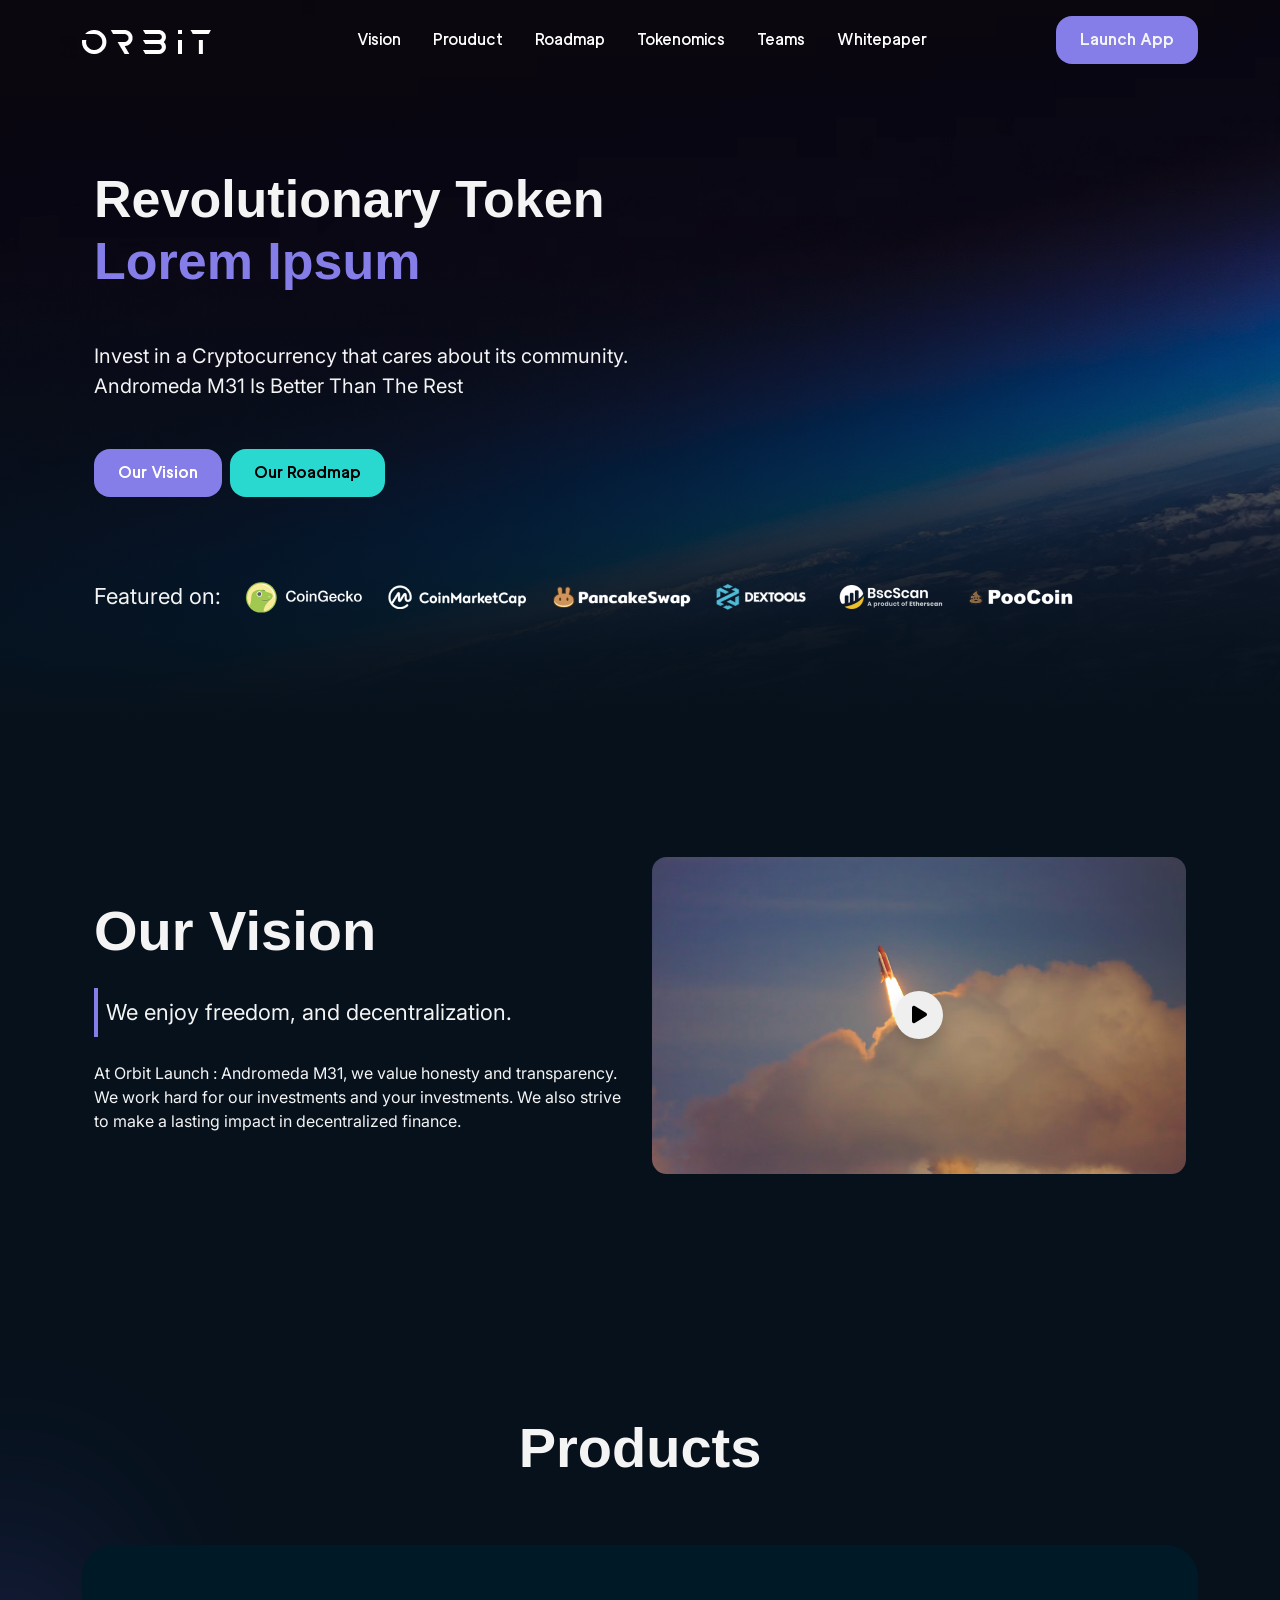
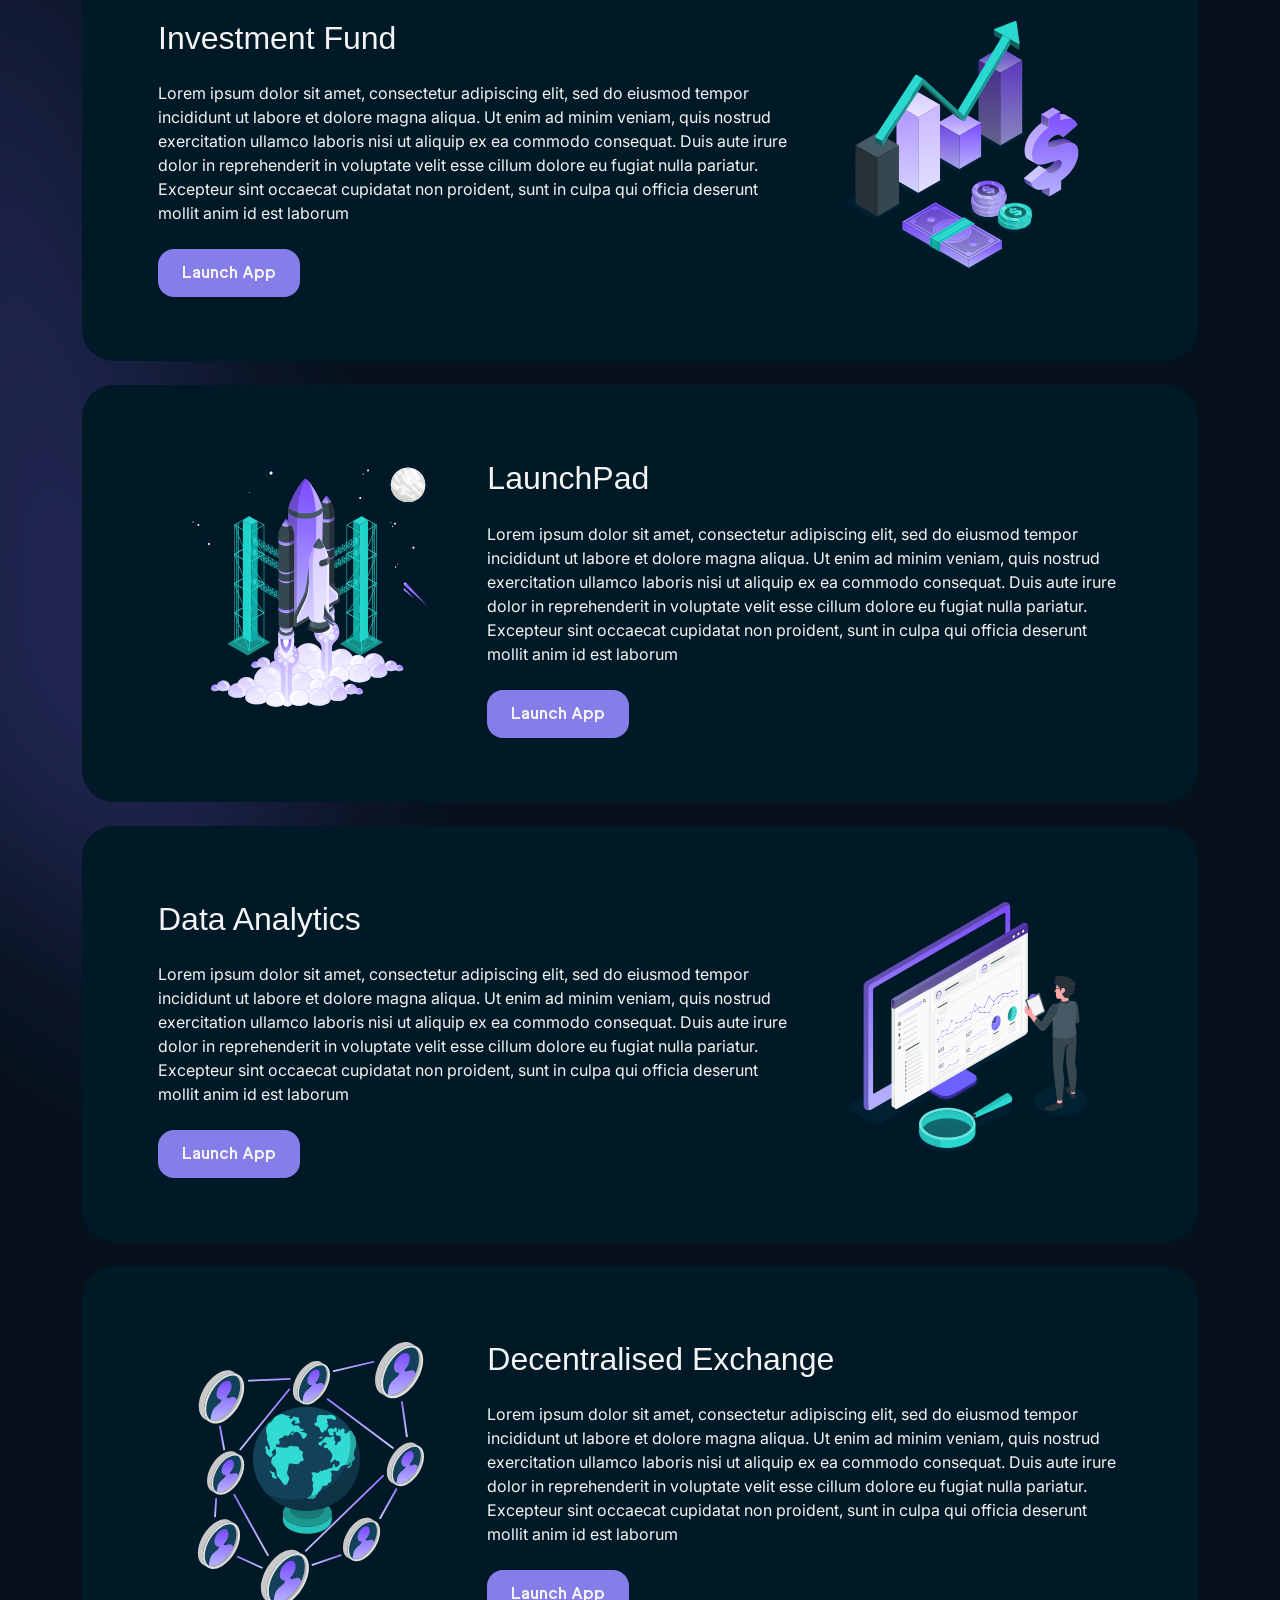
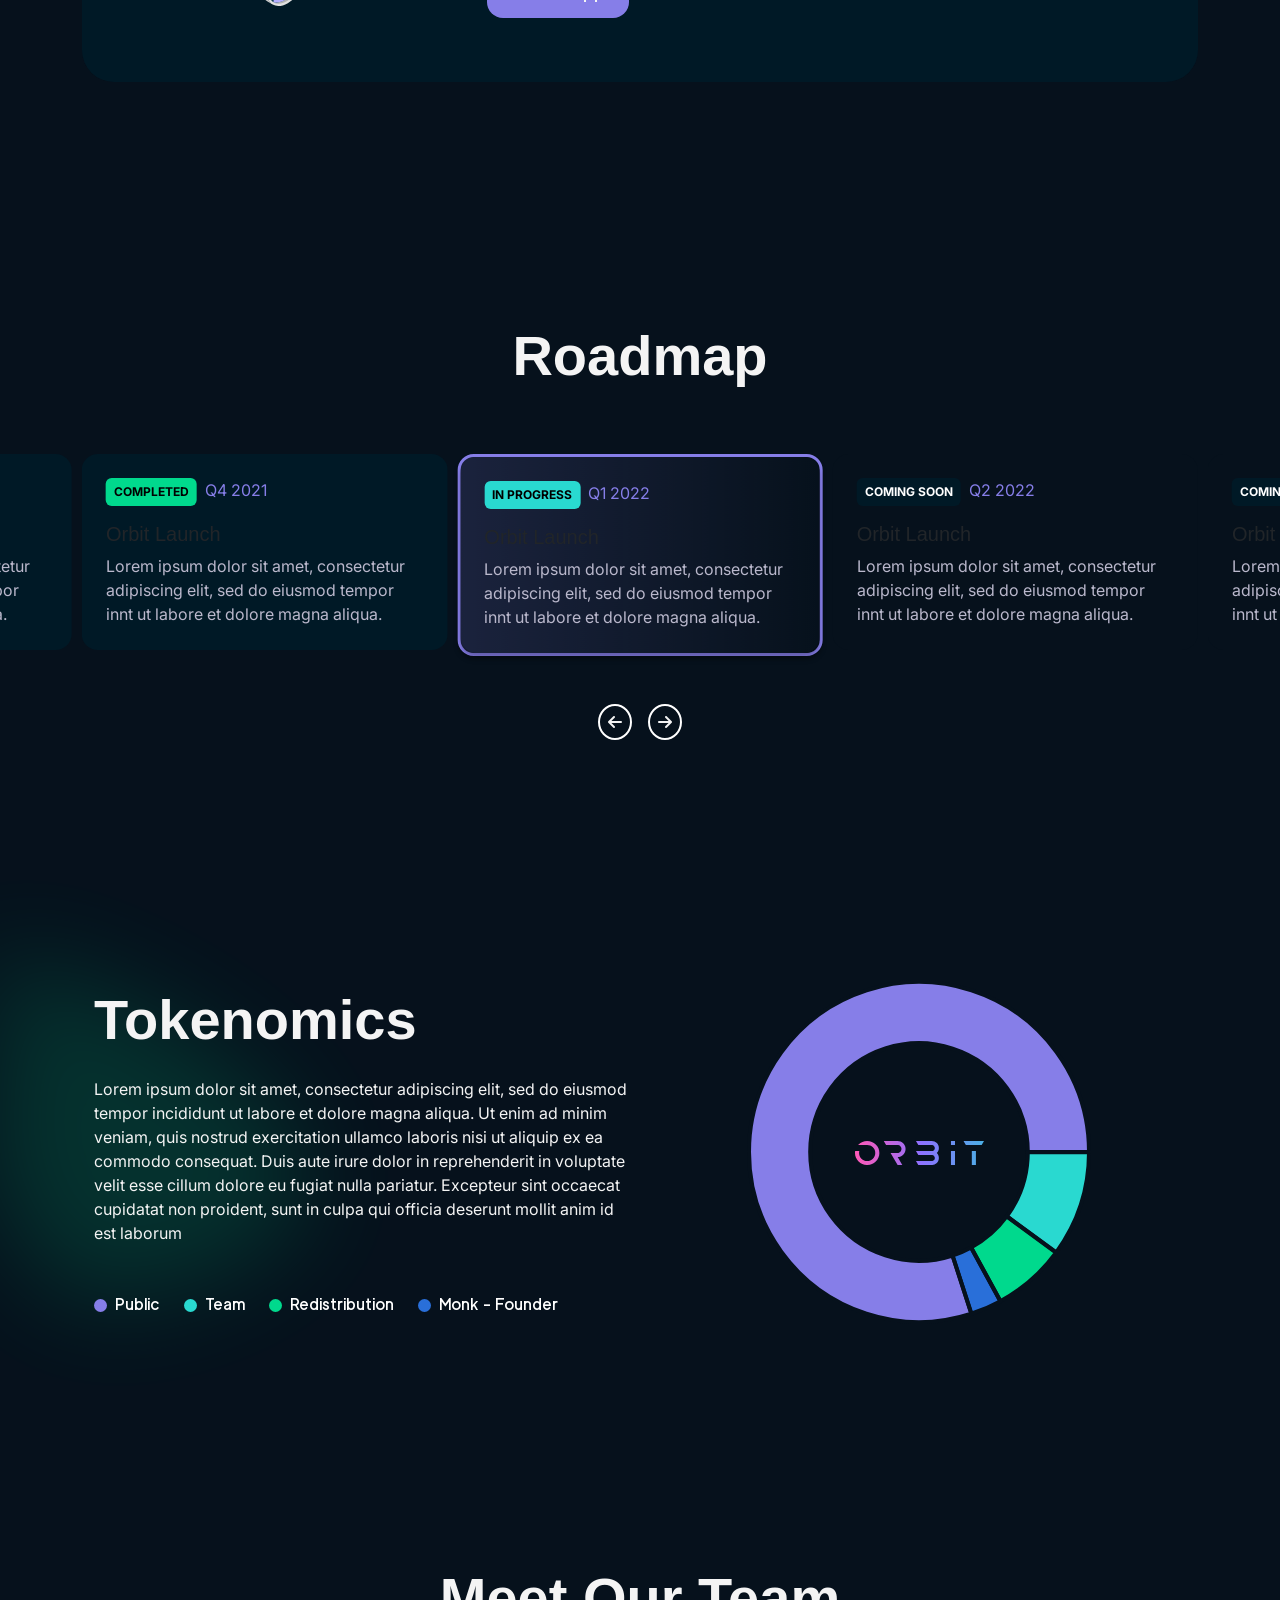
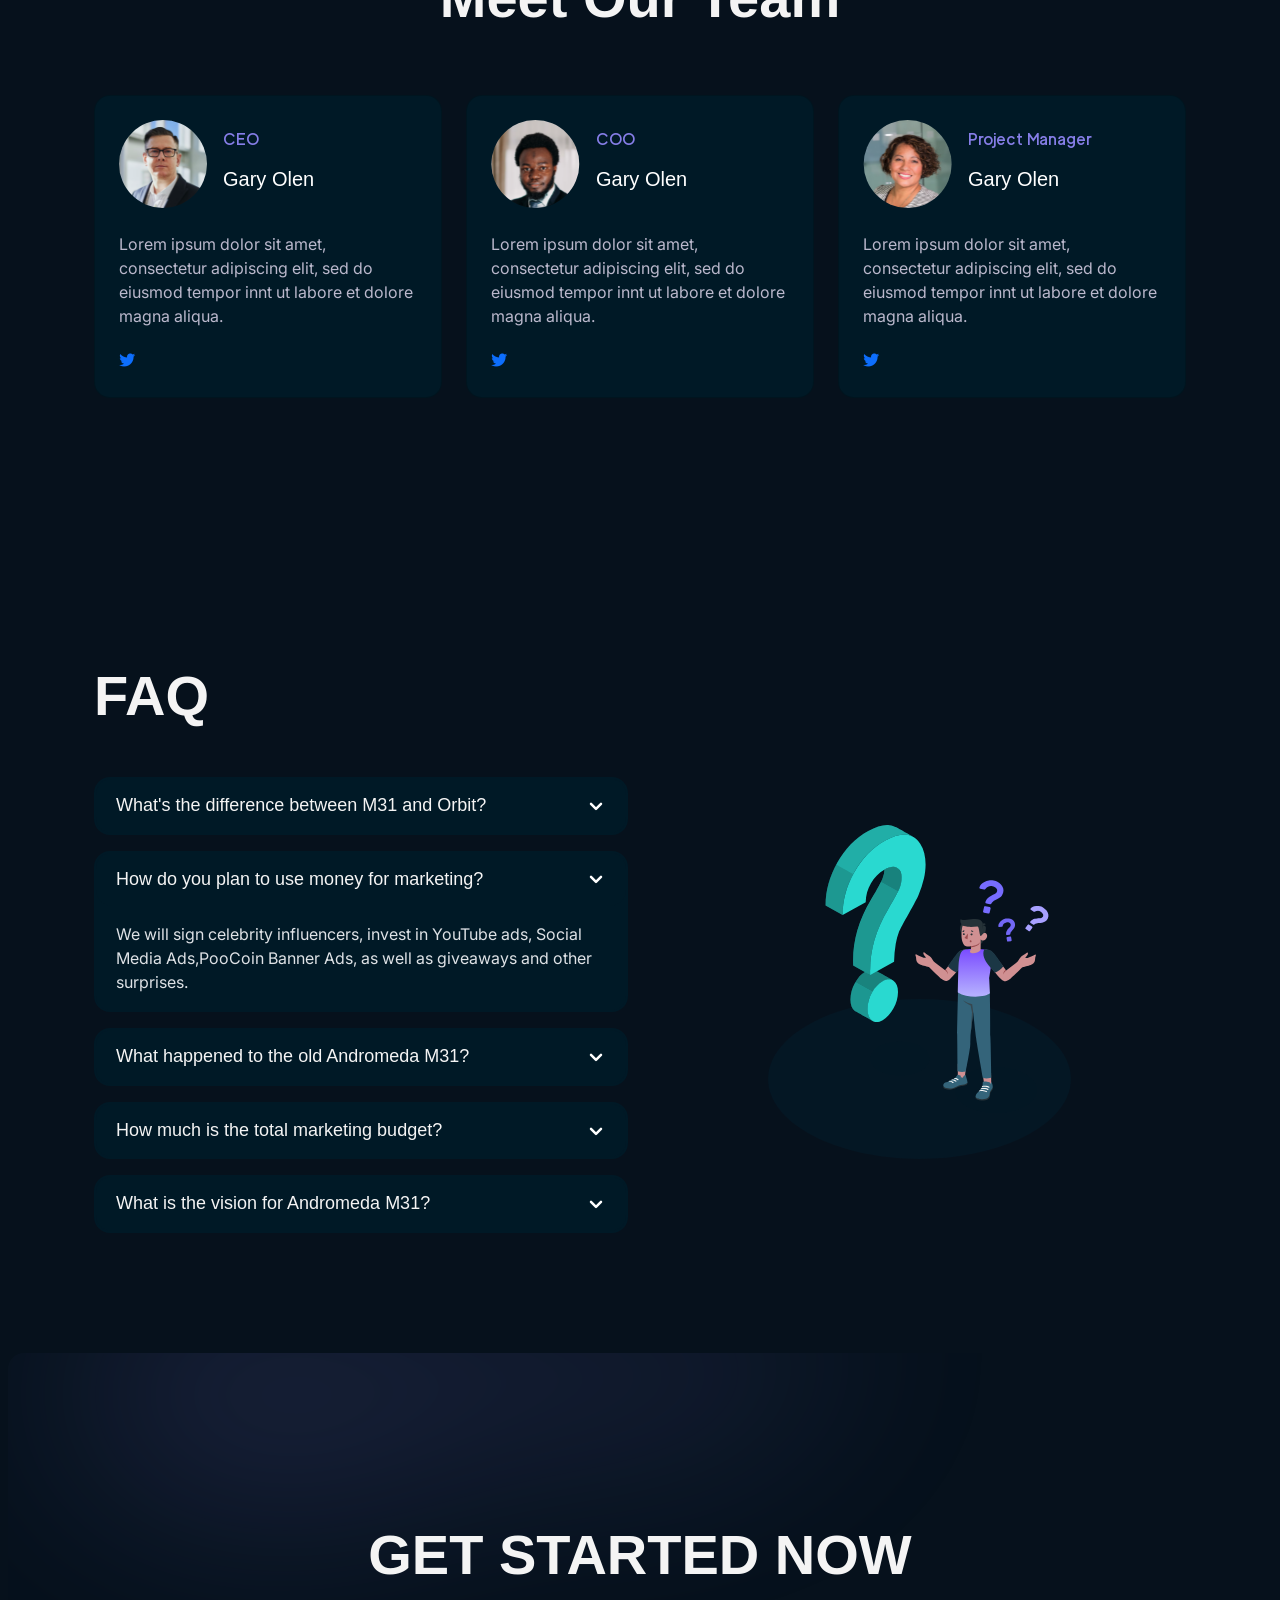
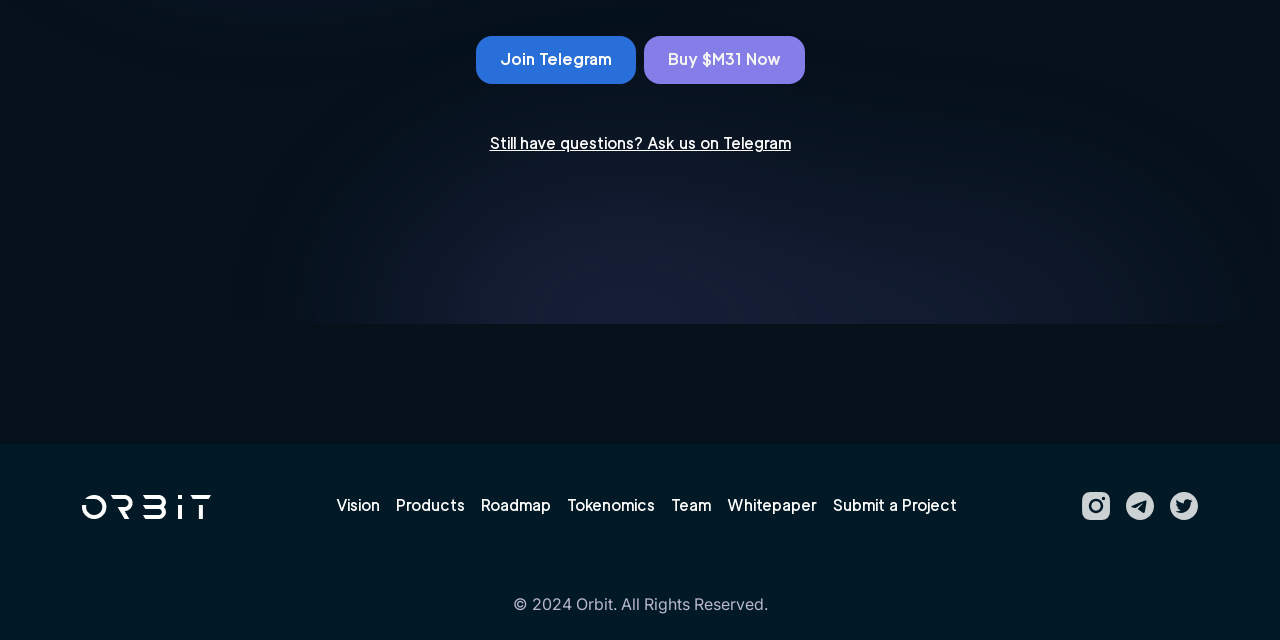
==== Index.html @ 12324ebc "Updated code" ====
<!DOCTYPE html>
<html lang="en">

<head>
  <meta charset="UTF-8">
  <meta name="viewport" content="width=device-width, initial-scale=1.0">
  <link href="https://cdn.jsdelivr.net/npm/bootstrap@5.3.0-alpha1/dist/css/bootstrap.min.css" rel="stylesheet"
    integrity="sha384-GLhlTQ8iRABdZLl6O3oVMWSktQOp6b7In1Zl3/Jr59b6EGGoI1aFkw7cmDA6j6gD" crossorigin="anonymous">
  <link rel="stylesheet" href="https://cdn.jsdelivr.net/npm/bootstrap-icons@1.11.3/font/bootstrap-icons.min.css">
  <link rel="preconnect" href="https://fonts.gstatic.com" crossorigin>
  <link href="https://fonts.googleapis.com/css2?family=Inter:wght@100..900&display=swap" rel="stylesheet">
  <link href="/asset/Web Fonts/stylesheet.css"
    rel="stylesheet">
  <link rel="stylesheet" href="https://cdnjs.cloudflare.com/ajax/libs/font-awesome/6.0.0/css/all.min.css">
  <link rel="stylesheet" href="https://cdnjs.cloudflare.com/ajax/libs/font-awesome/4.7.0/css/font-awesome.min.css">
  <link rel="stylesheet" href="https://unpkg.com/swiper/swiper-bundle.min.css">
  <link rel="stylesheet" href="/asset/css/main.css">
  <title>Orbit | Figma</title>
</head>

<body>
  <nav class="navbar navbar-expand-lg fixed-top">
    <div class="container">
      <a class="navbar-brand" href="#"><img src="./asset/images/Logo.png" alt="Logo"></a>
      <button class="navbar-toggler" type="button" data-bs-theme="" data-bs-toggle="collapse"
        data-bs-target="#navbarNav" aria-controls="navbarNav" aria-expanded="false" aria-label="Toggle navigation">
        <span class="navbar-toggler-icon"><img src="./asset/images/align-justified.png" alt=""></span>
      </button>
      <div class="collapse navbar-collapse" id="navbarNav">
        <ul class="navbar-nav mx-auto py-2 gap-3 ">
          <li class="nav-item">
            <a class="nav-link" href="#">Vision</a>
          </li>
          <li class="nav-item">
            <a class="nav-link" href="#">Prouduct</a>
          </li>
          <li class="nav-item">
            <a class="nav-link" href="#">Roadmap</a>
          </li>
          <li class="nav-item">
            <a class="nav-link" href="#">Tokenomics</a>
          </li>
          <li class="nav-item">
            <a class="nav-link" href="#">Teams</a>
          </li>
          <li class="nav-item">
            <a class="nav-link" href="#">Whitepaper</a>
          </li>
        </ul>
        <div class="nav-button py-2">
          <a class="btn bg-primary">Launch App</a>
        </div>
      </div>
    </div>
  </nav>
  <!--home start-->
  <section class="hero-section">
    <div class="container py-12">
      <div class="row">
        <div class="col-12">
          <div class="col-12 col-lg-8 col-xl-6 mt-5">
            <h1 class="">Revolutionary Token
              <span class="text-primary">Lorem Ipsum</span>
            </h1>
            <p class="mt-5 fs-20 lh-base">Invest in a Cryptocurrency that cares about its community. Andromeda M31 Is Better Than
              The Rest
            </p>
            <div class="d-flex flex-column flex-sm-row align-item-center mt-5 gap-2">
            <a href="#" class="btn bg-primary text-white">Our Vision</a>
            <a href="#" class="btn bg-seceondary">Our Roadmap</a>
          </div>
          </div>
          <div class="d-flex flex-wrap mt-6 align-items-center gap-4">
            <p class=" fs-22">Featured on:</p>
            <a href="#"><img src="/asset/images/image 10.png"></a>
            <a href=""><img src="/asset/images/image 11.png"></a>
            <a href=""><img src="/asset/images/image 12.png"></a>
            <a href=""><img src="/asset/images/image 13.png"></a>
            <a href=""><img src="/asset/images/image 14.png"></a>
            <a href=""><img src="/asset/images/image 15.png"></a>
          </div>
        </div>
      </div>
  </section>
  <!-- Vision Start -->
  <section class="vision-section">
  <div class="container py-12">
    <div class="row row-gap-5 align-items-center">
      <div class="col-12 col-lg-6">
        <h2>Our Vision</h2>
        <p class="shaded-line lh-base mt-4">We enjoy freedom, and decentralization.</p>
        <p class="mt-4">
          At Orbit Launch : Andromeda M31, we value honesty and transparency. We work hard for our investments and your
          investments. We also strive to make a lasting impact in decentralized finance.
        </p>
      </div>
      <div class="col-12 col-lg-6 text-center">
        <div class="video d-inline-block position-relative">
          <div class="image-wrapper">
          <img src="/asset/images/vedio.svg" alt="">
        </div>
            <button class="play-button border-0" data-bs-toggle="modal" data-bs-target="#exampleModal">
              <i class="fa-solid fa-play color-purple"></i>
            </button>
        </div>
        <div class="modal fade" id="exampleModal" tabindex="-1" aria-labelledby="exampleModalLabel" aria-hidden="true">
          <div class="modal-dialog ">
            <div class="modal-content bg-transparent">
              <div class="modal-header border-0">
                <button type="button" class="btn-close" data-bs-dismiss="modal" aria-label="Close"></button>
              </div>
              <div class="modal-body">
                <iframe width="560" height="315" src="https://www.youtube.com/embed/hKdH83AybQU"
                  title="YouTube video player" frameborder="0"
                  allow="accelerometer; autoplay; clipboard-write; encrypted-media; gyroscope; picture-in-picture; web-share"
                  allowfullscreen></iframe>
              </div>
            </div>
          </div>
        </div>
      </div>
    </div>
  </div>
</section>
  <!-- Products start -->
  <section class="product-section">
    <div class="container py-12">
      <div class="row">
        <div class="col-12">
          <h2 class="text-center mb-7">Products</h2>
        </div>
      </div>
      <div class="product-cards-layout row flex-column-reverse flex-lg-row flex-md-row align-items-center rounded-5 mb-4">
        <div class="col-12 col-md-7 col-lg-8">
          <h3 class="">Investment Fund</h3>
          <p class="mt-4">
            Lorem ipsum dolor sit amet, consectetur adipiscing elit, sed do eiusmod tempor incididunt ut labore et
            dolore magna aliqua. Ut enim ad minim veniam, quis nostrud exercitation ullamco laboris nisi ut aliquip
            ex ea commodo consequat. Duis aute irure dolor
            in reprehenderit in voluptate velit esse cillum dolore eu fugiat nulla pariatur. Excepteur sint occaecat
            cupidatat non proident, sunt in culpa qui officia deserunt mollit anim id est laborum
          </p>
          <a class="btn bg-primary mt-4">Launch App</a>
        </div>
        <div class="col-12 col-md-5 col-lg-4 text-lg-center">
          <img src="/asset/images/barchart.svg" alt="">
        </div>
      </div>
      <div class="product-cards-layout row flex-lg-row-reverse flex-column-reverse flex-md-row align-items-center rounded-5  mb-4 ">
        <div class="col-12 col-md-7 col-lg-8">
          <h3 >LaunchPad</h3>
          <p class="mt-4">
            Lorem ipsum dolor sit amet, consectetur adipiscing elit, sed do eiusmod tempor incididunt ut labore et
            dolore magna aliqua. Ut enim ad minim veniam, quis nostrud exercitation ullamco laboris nisi ut aliquip
            ex ea commodo consequat. Duis aute irure dolor
            in reprehenderit in voluptate velit esse cillum dolore eu fugiat nulla pariatur. Excepteur sint occaecat
            cupidatat non proident, sunt in culpa qui officia deserunt mollit anim id est laborum
          </p>
          <a class="btn bg-primary mt-4">Launch App</a>
        </div>
        <div class="col-12 col-md-5 col-lg-4 text-lg-center">
          <img src="/asset/images/rocket.svg" alt="">
        </div>
      </div>
      <div class="product-cards-layout row flex-column-reverse flex-lg-row flex-md-row align-items-center rounded-5 mb-4">
        <div class="col-12 col-md-7 col-lg-8">
          <h3>Data Analytics</h3>
          <p class="mt-4">
            Lorem ipsum dolor sit amet, consectetur adipiscing elit, sed do eiusmod tempor incididunt ut labore et
            dolore magna aliqua. Ut enim ad minim veniam, quis nostrud exercitation ullamco laboris nisi ut aliquip
            ex ea commodo consequat. Duis aute irure dolor
            in reprehenderit in voluptate velit esse cillum dolore eu fugiat nulla pariatur. Excepteur sint occaecat
            cupidatat non proident, sunt in culpa qui officia deserunt mollit anim id est laborum
          </p>
          <a class="btn bg-primary mt-4">Launch App</a>
        </div>
        <div class="col-12 col-lg-4 col-md-5 text-lg-center">
          <img src="/asset/images/monitor.svg" alt="">
        </div>
      </div>
      <div class="product-cards-layout row flex-lg-row-reverse flex-column-reverse flex-md-row align-items-center rounded-5">
        <div class="col-12 col-md-7 col-lg-8">
          <h3>Decentralised Exchange</h3>
          <p class="mt-4">
            Lorem ipsum dolor sit amet, consectetur adipiscing elit, sed do eiusmod tempor incididunt ut labore et
            dolore magna aliqua. Ut enim ad minim veniam, quis nostrud exercitation ullamco laboris nisi ut aliquip
            ex ea commodo consequat. Duis aute irure dolor
            in reprehenderit in voluptate velit esse cillum dolore eu fugiat nulla pariatur. Excepteur sint occaecat
            cupidatat non proident, sunt in culpa qui officia deserunt mollit anim id est laborum
          </p>
          <a class="btn bg-primary mt-4">Launch App</a>
        </div>
        <div class="col-12 col-lg-4 col-md-5 text-lg-center">
          <img src="/asset/images/Globe.svg" alt="">
        </div>
      </div>
    </div>
  </section>
  <!--Roadmap start  -->
  <section class="roadmap-section">
  <div class="container py-12">
    <div class="row">
      <div class="col-12">
        <h2 class="text-center mb-7">Roadmap</h2>
      </div>
    </div>
    <div class="swiper-container">
      <div class="swiper-wrapper">
        <div class="swiper-slide">
          <div class="card complete">
          <div class="d-flex gap-2 ">
                <p class="badge bg-success text-black">COMPLETED</p>
                <p class="text-primary">Q3 2021</p>
              </div>
                <h6 class="fs-20 mt-3">Orbit Launch</h6>
                <p class="text-seceondary lh-normal">Lorem ipsum dolor sit amet, consectetur adipiscing elit, sed do
                  eiusmod tempor innt ut labore et dolore magna aliqua.</p>
          </div>
        </div>
        <div class="swiper-slide">
          <div class="card complete">
            <div class="d-flex column-gap-2">
              <p class="badge bg-success text-black">COMPLETED</p>
              <p class="text-primary">Q4 2021</p>
              </div>
              <h6 class="fs-20 mt-3">Orbit Launch</h6>
              <p class="text-seceondary lh-normal">Lorem ipsum dolor sit amet, consectetur adipiscing elit, sed do
                eiusmod tempor innt ut labore et dolore magna aliqua.</p>
          </div>
        </div>
        <div class="swiper-slide">
          <div class="card progess">
                <div class="d-flex column-gap-2">
                <p class="badge bg-seceondary ">IN PROGRESS</p>
                <p class="text-primary">Q1 2022</p>
              </div>
                <h6 class="fs-20 mt-3">Orbit Launch</h6>
                <p class="text-seceondary lh-normal">Lorem ipsum dolor sit amet, consectetur adipiscing elit, sed
                  do eiusmod tempor innt ut labore et dolore magna aliqua.</p>
          </div>
        </div>
        <div class="swiper-slide">
          <div class="card coming">
            <div class="d-flex column-gap-2">
                <p class="badge bg-dark">COMING SOON</p>
                <p class="text-primary">Q2 2022</p>
              </div>
                <h6 class="fs-20 mt-3">Orbit Launch</h6>
                <p class="text-seceondary lh-normal">Lorem ipsum dolor sit amet, consectetur adipiscing elit, sed do
                  eiusmod tempor innt ut labore et dolore magna aliqua.</p>  
          </div>
        </div>
        <div class="swiper-slide">
          <div class="card coming">
            <div class="d-flex column-gap-2">
                <p class="badge bg-dark">COMING SOON</p>
                <p class="series">Q2 2022</p>
              </div>
                <h6 class="fs-20 mt-3">Orbit Launch</h6>
                <p class="text-seceondary lh-normal">Lorem ipsum dolor sit amet, consectetur adipiscing elit, sed do
                  eiusmod tempor innt ut labore et dolore magna aliqua.</p>
          </div>
        </div>
      </div>
      <div class="d-flex justify-content-center gap-3 mt-5 icons-size">
        <i class="fa-solid fa-arrow-left p-2  icons previous"></i>
        <i class="fa-solid fa-arrow-right p-2 icons next"></i>
      </div>
    </div>
  </div>
  </section>
  <!--tokenomics start-->
  <section class="tokenomics-section">
    <div class="container py-12">
        <div class="row flex-column flex-md-row align-items-center row-gap-5">
            <div class="col-12 col-lg-6 ">
                <h2>Tokenomics</h2>
                <p class="mt-4">
                    Lorem ipsum dolor sit amet, consectetur adipiscing elit, sed do eiusmod tempor incididunt ut labore et dolore magna aliqua. Ut enim ad minim veniam, quis nostrud exercitation ullamco laboris nisi ut aliquip ex ea commodo consequat. Duis aute irure dolor
                    in reprehenderit in voluptate velit esse cillum dolore eu fugiat nulla pariatur. Excepteur sint occaecat cupidatat non proident, sunt in culpa qui officia deserunt mollit anim id est laborum
                </p>
                <div class="d-flex  flex-wrap mt-5 gap-4">
                    <a class="d-inline-flex align-items-center text-white gap-2">
                        <span class="dot bg-primary"></span>Public
                    </a>
                    <a class="d-inline-flex align-items-center text-white gap-2">
                        <span class="dot bg-seceondary"></span>Team
                    </a>
                    <a class="d-inline-flex align-items-center text-white gap-2">
                        <span class="dot bg-success"></span>Redistribution
                    </a>
                    <a class="d-inline-flex align-items-center text-white gap-2">
                        <span class="dot bg-blue"></span>Monk - Founder
                    </a>
                  </div>
            </div>
            <div class="col-12 col-lg-6 ">
              <div class="d-flex justify-content-center">
                <img src="/asset/images/Orbit.svg" class="img-fluid" alt="">
            </div>
          </div>
        </div>
    </div>
</section>
  <!-- team section -->
  <section class="team-section">
  <div class="container py-12">
    <div class="row">
      <div class="col-12">
        <h2 class="text-center mb-7">Meet Our Team</h2>
      </div>
    </div>
    <div class="row row-cols-1 justify-content-center row-cols-md-2 row-cols-lg-3 ">
      <div class="col  mb-3 mb-md-4 ">
        <div class="card mx-auto p-3 p-sm-4 rounded-4">
          <div class="team-info d-flex align-items-center gap-3">
            <div class="img-wrapper">
            <img src="/asset/images/Rectangle 255.svg" alt="">
          </div>
            <div class="desig-name">
              <span class="text-primary">CEO</span>
              <h4>Gary Olen</h4>
            </div>
          </div>
          <div>
            <p class="text-seceondary mt-4">
              Lorem ipsum dolor sit amet, consectetur adipiscing elit, sed do eiusmod tempor innt ut labore et
              dolore magna aliqua.
            </p>
          </div>
          <a href="#"><i class="fa-brands fa-twitter mt-4"></i></a>
        </div>
      </div>
      <div class="col mb-3 mb-md-4 mb-lg-0">
        <div class="card mx-auto p-3 p-sm-4 rounded-4">
          <div class="team-info d-flex align-items-center gap-3">
          <div class="img-wrapper">
            <img src="/asset/images/Rectangle 2553.svg" alt="">
          </div>
            <div class="desig-name">
              <span class="text-primary">COO</span>
              <h4>Gary Olen</h4>
            </div>
          </div>
          <div>
            <p class="text-seceondary mt-4">
              Lorem ipsum dolor sit amet, consectetur adipiscing elit, sed do eiusmod tempor innt ut labore et
              dolore magna aliqua.
            </p>
          </div>
          <a href="#"><i class="fa-brands fa-twitter mt-4"></i></a>
        </div>
      </div>
      <div class="col">
        <div class="card mx-auto p-3 p-sm-4 rounded-4">
          <div class="team-info d-flex align-items-center gap-3">
            <div class="img-wrapper">
            <img src="/asset/images/Rectangle 255 (1).svg" alt="">
          </div>
            <div class="desig-name">
              <span class="text-primary">Project Manager</span>
              <h4>Gary Olen</h4>
            </div>
          </div>
          <div>
            <p class="text-seceondary mt-4">
              Lorem ipsum dolor sit amet, consectetur adipiscing elit, sed do eiusmod tempor innt ut labore et
              dolore magna aliqua.
            </p>
          </div>
          <a href="#"><i class="fa-brands fa-twitter mt-4"></i></a>
        </div>
      </div>
    </div>
  </div>
</section>
  <!--faq started-->
  <div class="container py-12">
    <div class="row">
      <div class="col-12">
        <h2 class="mb-5">FAQ</h2>
      </div>
    </div>
    <div class="row">
      <div class="col-lg-6 col-md-12">
        <div class="accordion" id="accordionExample" data-bs-theme="dark">
          <div class="accordion-item ">
              <button class="accordion-button collapsed" type="button" data-bs-toggle="collapse"
                data-bs-target="#collapseOne" aria-expanded="false" aria-controls="collapseOne"id="accord-head"><h5 class="accordion-header" id="headingOne">What's
                the difference between M31 and Orbit?</h5></button>
            
            <div id="collapseOne" class="accordion-collapse collapse " aria-labelledby="headingOne"
              data-bs-parent="#accordionExample">
              <p class="accordion-body">Lorem ipsum dolor, sit amet consectetur adipisicing elit.
                Molestiae saepe odio maxime totam doloremque unde perspiciatis deleniti possimus repudiandae aut error
                commodi itaque reprehenderit, tenetur quisquam autem eveniet dolor. Sit!</p>
            </div>
          </div>
          <div class="accordion-item mt-3">
              <button class="accordion-button  collapsed" type="button" data-bs-toggle="collapse"
                data-bs-target="#collapseTwo" aria-expanded="true" aria-controls="collapseTwo" id="accord-head"><h5 class="accordion-header" id="headingTwo">How do
                you plan to use money for marketing?</h5></button>
            <div id="collapseTwo" class="accordion-collapse" aria-labelledby="headingTwo"
              data-bs-parent="#accordionExample">
              <p class="accordion-body">We will sign celebrity influencers, invest in YouTube ads,
                Social Media Ads,PooCoin Banner Ads, as well as giveaways and other surprises.</p>
            </div>
          </div>
          <div class="accordion-item mt-3">
              <button class="accordion-button accord-head collapsed" type="button" data-bs-toggle="collapse"
                data-bs-target="#collapseThree" aria-expanded="false" aria-controls="collapseThree" id="accord-head"><h5 class="accordion-header" id="headingThree">What
                happened to the old Andromeda M31? </h5></button>
            <div id="collapseThree" class="accordion-collapse collapse" aria-labelledby="headingThree"
              data-bs-parent="#accordionExample">
              <p class="accordion-body">Lorem ipsum dolor sit amet consectetur, adipisicing elit.
                Quaerat numquam at expedita, molestiae obcaecati repudiandae architecto dolores minus? Voluptate
                similique quaerat itaque aliquam culpa nostrum enim voluptates provident delectus aspernatur.</p>
            </div>
          </div>
          <div class="accordion-item mt-3">
              <button class="accordion-button accord-head collapsed" type="button" data-bs-toggle="collapse"
                data-bs-target="#collapseFour" aria-expanded="false" aria-controls="collapseFour" id="accord-head"><h5 class="accordion-header" id="headingFour">How
                much is the total marketing budget?</h5></button>
            </h2>
            <div id="collapseFour" class="accordion-collapse collapse" aria-labelledby="headingFour"
              data-bs-parent="#accordionExample">
              <p class="accordion-body ">Lorem ipsum dolor sit amet consectetur adipisicing elit.
                Harum est, quod officiis hic dicta tempore numquam natus dolorum eveniet. Fugiat ipsum animi id alias
                beatae mollitia ea, quaerat ducimus atque?</p>
            </div>
          </div>
          <div class="accordion-item mt-3">
              <button class="accordion-button accord-head collapsed" type="button" data-bs-toggle="collapse"
                data-bs-target="#collapseFive" aria-expanded="false" aria-controls="collapseFive" id="accord-head"><h5 class="accordion-header" id="headingFive">What
                is the vision for Andromeda M31?</h5></button>
            </h2>
            <div id="collapseFive" class="accordion-collapse collapse" aria-labelledby="headingFive"
              data-bs-parent="#accordionExample">
              <p class="accordion-body">Lorem ipsum dolor sit amet consectetur adipisicing elit.
                Accusamus eos officia maiores? Magnam esse quod quam, quos doloremque sit aliquam temporibus repellat
                iure vel expedita perspiciatis autem officia quasi ipsum!</p>
            </div>
          </div>
        </div>
      </div>
      <div class="col-lg-6 col-md-12 ">
        <div class=" d-flex justify-content-center pt-5">
          <img src="./asset/images/amico.svg" alt="Image">
        </div>
      </div>
    </div>
  </div>
  <!-- Get started -->
  <section class="started-background mx-2">
    <div class="container py-12 ">
      <div class="row">
        <div class="col-12 text-center align-items-center my-5 ">
          <h2>GET STARTED NOW</h2>
          <div class="button-alignment d-flex flex-column flex-sm-row align-item-center mb-5 justify-content-center gap-2 mt-5 ">
            <a class="btn bg-blue text-white">Join Telegram</a>
            <a class="btn bg-primary">Buy $M31 Now</a>
          </div>
          <a class="text-white text-decoration-underline"> Still have questions? Ask us on Telegram</a>
        </div>
      </div>
    </div>
    </div>
    </div>
  </section>
  <!-- footer start -->
  <footer class="py-12 pb-0">
    <div class="footer">
      <section class="container">
        <div class="row ">
          <div class="navbar flex-column flex-lg-row align-items-sm-center align-items-start py-5">
            <a href="#" class="mb-4 mb-lg-0"><img src="/asset/images/Logo.png" alt=""></a>
            <ul class="mb-4 mb-lg-0  d-flex flex-column flex-sm-row list-unstyled gap-3">
              <li class="nav-item">
                <a class="nav-link" href="#">Vision</a>
              </li>
              <li class="nav-item">
                <a class="nav-link" href="#">Products</a>
              </li>
              <li class="nav-item">
                <a class="nav-link" href="#">Roadmap</a>
              </li>
              <li class="nav-item">
                <a class="nav-link" href="#">Tokenomics</a>
              </li>
              <li class="nav-item">
                <a class="nav-link" href="#">Team</a>
              </li>
              <li class="nav-item">
                <a class="nav-link" href="#">Whitepaper</a>
              </li>
              <li class="nav-item">
                <a class="nav-link" href="#">Submit a Project</a>
              </li>
            </ul>
            <div class=" social-icons d-inline-flex gap-3">
              <a href="#">
                <img src="/asset/images/instagram.svg" alt="">
              </a>
              <a href="#">
                <img src="/asset/images/telegram.svg" alt="">
              </a>
              <a href="#">
                <img src="/asset/images/twitter.svg" alt="">
              </a>
            </div>
          </div>
          <div class="text-sm-center py-4">
            <p class="text-seceondary">© 2024 Orbit. All Rights Reserved.</p>
          </div>
        </div>
      </section>
    </div>
  </footer>


  <script src="https://code.jquery.com/jquery-3.5.1.slim.min.js"></script>
  <script src="https://cdn.jsdelivr.net/npm/@popperjs/core@2.11.8/dist/umd/popper.min.js"></script>
  <script src="https://cdn.jsdelivr.net/npm/bootstrap@5.3.2/dist/js/bootstrap.bundle.min.js"></script>
  <script src="https://unpkg.com/swiper/swiper-bundle.min.js"></script>
  <script>
var swiper = new Swiper('.swiper-container', {
  slidesPerView:1,
  loop:false,
  initialSlide:2,
  centeredSlides:true,
  spaceBetween:20,
  breakpoints: {
    320: {
      slidesPerView: 1,
      spaceBetween:5,
    },
  576:{
    slidesPerView:1.5,
    spaceBetween:10,
  },
    768:{
      slidesPerView:1.7,
      spaceBetween:10,
    },
    992:{
    slidesPerView:2.5,
    spaceBetween:20,
  },
    1200:{
      slidesPerView:3,
      spaceBetween:10,

    }
  },
  navigation: {
    nextEl: '.next',
    prevEl: '.previous',
  },
  on: {
    reachEnd: function () {
      document.querySelector('.next').classList.replace('icons', 'disabled');
    },
    reachBeginning: function () {
      document.querySelector('.previous').classList.replace('icons', 'disabled');
    },
    fromEdge: function () {
      document.querySelector('.next').classList.replace('disabled', 'icons');
      document.querySelector('.previous').classList.replace('disabled', 'icons');
    }
  }
});
  </script>
  <script>
   window.addEventListener('scroll', function () {
    var navbar = document.querySelector('.navbar'); // Use class selector instead of ID
    if (window.scrollY > 0) {
        navbar.classList.add('scrolled');
    } else {
        navbar.classList.remove('scrolled');
    }
});
  </script>

</body>
</html>
---- asset/Web Fonts/stylesheet.css ----
@font-face {
    font-family: 'Luxora Grotesk';
    src: url('LuxoraGrotesk-Bold.eot');
    src: url('LuxoraGrotesk-Bold.eot?#iefix') format('embedded-opentype'),
        url('LuxoraGrotesk-Bold.woff2') format('woff2'),
        url('LuxoraGrotesk-Bold.woff') format('woff'),
        url('LuxoraGrotesk-Bold.svg#LuxoraGrotesk-Bold') format('svg');
    font-weight: bold;
    font-style: normal;
    font-display: swap;
}

@font-face {
    font-family: 'Luxora Grotesk';
    src: url('LuxoraGrotesk-BoldItalic.eot');
    src: url('LuxoraGrotesk-BoldItalic.eot?#iefix') format('embedded-opentype'),
        url('LuxoraGrotesk-BoldItalic.woff2') format('woff2'),
        url('LuxoraGrotesk-BoldItalic.woff') format('woff'),
        url('LuxoraGrotesk-BoldItalic.svg#LuxoraGrotesk-BoldItalic') format('svg');
    font-weight: bold;
    font-style: italic;
    font-display: swap;
}

@font-face {
    font-family: 'Luxora Grotesk Book';
    src: url('LuxoraGrotesk-Book.eot');
    src: url('LuxoraGrotesk-Book.eot?#iefix') format('embedded-opentype'),
        url('LuxoraGrotesk-Book.woff2') format('woff2'),
        url('LuxoraGrotesk-Book.woff') format('woff'),
        url('LuxoraGrotesk-Book.svg#LuxoraGrotesk-Book') format('svg');
    font-weight: normal;
    font-style: normal;
    font-display: swap;
}

@font-face {
    font-family: 'Luxora Grotesk';
    src: url('LuxoraGrotesk-Heavy.eot');
    src: url('LuxoraGrotesk-Heavy.eot?#iefix') format('embedded-opentype'),
        url('LuxoraGrotesk-Heavy.woff2') format('woff2'),
        url('LuxoraGrotesk-Heavy.woff') format('woff'),
        url('LuxoraGrotesk-Heavy.svg#LuxoraGrotesk-Heavy') format('svg');
    font-weight: 900;
    font-style: normal;
    font-display: swap;
}

@font-face {
    font-family: 'Luxora Grotesk Book';
    src: url('LuxoraGrotesk-BookItalic.eot');
    src: url('LuxoraGrotesk-BookItalic.eot?#iefix') format('embedded-opentype'),
        url('LuxoraGrotesk-BookItalic.woff2') format('woff2'),
        url('LuxoraGrotesk-BookItalic.woff') format('woff'),
        url('LuxoraGrotesk-BookItalic.svg#LuxoraGrotesk-BookItalic') format('svg');
    font-weight: normal;
    font-style: italic;
    font-display: swap;
}

@font-face {
    font-family: 'Luxora Grotesk';
    src: url('LuxoraGrotesk-Italic.eot');
    src: url('LuxoraGrotesk-Italic.eot?#iefix') format('embedded-opentype'),
        url('LuxoraGrotesk-Italic.woff2') format('woff2'),
        url('LuxoraGrotesk-Italic.woff') format('woff'),
        url('LuxoraGrotesk-Italic.svg#LuxoraGrotesk-Italic') format('svg');
    font-weight: normal;
    font-style: italic;
    font-display: swap;
}

@font-face {
    font-family: 'Luxora Grotesk';
    src: url('LuxoraGrotesk-HeavyItalic.eot');
    src: url('LuxoraGrotesk-HeavyItalic.eot?#iefix') format('embedded-opentype'),
        url('LuxoraGrotesk-HeavyItalic.woff2') format('woff2'),
        url('LuxoraGrotesk-HeavyItalic.woff') format('woff'),
        url('LuxoraGrotesk-HeavyItalic.svg#LuxoraGrotesk-HeavyItalic') format('svg');
    font-weight: 900;
    font-style: italic;
    font-display: swap;
}

@font-face {
    font-family: 'Luxora Grotesk';
    src: url('LuxoraGrotesk-Medium.eot');
    src: url('LuxoraGrotesk-Medium.eot?#iefix') format('embedded-opentype'),
        url('LuxoraGrotesk-Medium.woff2') format('woff2'),
        url('LuxoraGrotesk-Medium.woff') format('woff'),
        url('LuxoraGrotesk-Medium.svg#LuxoraGrotesk-Medium') format('svg');
    font-weight: 500;
    font-style: normal;
    font-display: swap;
}

@font-face {
    font-family: 'Luxora Grotesk';
    src: url('LuxoraGrotesk-Light.eot');
    src: url('LuxoraGrotesk-Light.eot?#iefix') format('embedded-opentype'),
        url('LuxoraGrotesk-Light.woff2') format('woff2'),
        url('LuxoraGrotesk-Light.woff') format('woff'),
        url('LuxoraGrotesk-Light.svg#LuxoraGrotesk-Light') format('svg');
    font-weight: 300;
    font-style: normal;
    font-display: swap;
}

@font-face {
    font-family: 'Luxora Grotesk';
    src: url('LuxoraGrotesk-LightItalic.eot');
    src: url('LuxoraGrotesk-LightItalic.eot?#iefix') format('embedded-opentype'),
        url('LuxoraGrotesk-LightItalic.woff2') format('woff2'),
        url('LuxoraGrotesk-LightItalic.woff') format('woff'),
        url('LuxoraGrotesk-LightItalic.svg#LuxoraGrotesk-LightItalic') format('svg');
    font-weight: 300;
    font-style: italic;
    font-display: swap;
}

@font-face {
    font-family: 'Luxora Grotesk';
    src: url('LuxoraGrotesk-MediumItalic.eot');
    src: url('LuxoraGrotesk-MediumItalic.eot?#iefix') format('embedded-opentype'),
        url('LuxoraGrotesk-MediumItalic.woff2') format('woff2'),
        url('LuxoraGrotesk-MediumItalic.woff') format('woff'),
        url('LuxoraGrotesk-MediumItalic.svg#LuxoraGrotesk-MediumItalic') format('svg');
    font-weight: 500;
    font-style: italic;
    font-display: swap;
}

@font-face {
    font-family: 'Luxora Grotesk';
    src: url('LuxoraGrotesk-Thin.eot');
    src: url('LuxoraGrotesk-Thin.eot?#iefix') format('embedded-opentype'),
        url('LuxoraGrotesk-Thin.woff2') format('woff2'),
        url('LuxoraGrotesk-Thin.woff') format('woff'),
        url('LuxoraGrotesk-Thin.svg#LuxoraGrotesk-Thin') format('svg');
    font-weight: 100;
    font-style: normal;
    font-display: swap;
}

@font-face {
    font-family: 'Luxora Grotesk';
    src: url('LuxoraGrotesk-Regular.eot');
    src: url('LuxoraGrotesk-Regular.eot?#iefix') format('embedded-opentype'),
        url('LuxoraGrotesk-Regular.woff2') format('woff2'),
        url('LuxoraGrotesk-Regular.woff') format('woff'),
        url('LuxoraGrotesk-Regular.svg#LuxoraGrotesk-Regular') format('svg');
    font-weight: normal;
    font-style: normal;
    font-display: swap;
}

@font-face {
    font-family: 'Luxora Grotesk';
    src: url('LuxoraGrotesk-ThinItalic.eot');
    src: url('LuxoraGrotesk-ThinItalic.eot?#iefix') format('embedded-opentype'),
        url('LuxoraGrotesk-ThinItalic.woff2') format('woff2'),
        url('LuxoraGrotesk-ThinItalic.woff') format('woff'),
        url('LuxoraGrotesk-ThinItalic.svg#LuxoraGrotesk-ThinItalic') format('svg');
    font-weight: 100;
    font-style: italic;
    font-display: swap;
}
---- asset/css/main.css ----
html, body {
      margin: 0;
      color:#F4F4F4;
      font-family:"Luxora Grotesk","Inter", sans-serif!important;   
      padding: 0;
      background-color: #06111C;
      overflow-x:hidden ;
  }
  a{
    text-decoration: none;
  }
  img{
    width:auto;
    height:auto;
    max-width: 100%;
  }
  .py-12 {
    padding-top: 120px;
    padding-bottom: 120px;
  }
  p{   
    font-family:"Inter",sans-serif;
    margin:0;
    }
    .btn{
      padding:12px 24px;
      font-size:16px;
      font-weight: 500;
      border:none;  
      border-radius:16px;
     }
     /* background and colors */
.bg-primary{
  color: #F4F4F4;
  background-color: #867EE8!important;
}
.bg-primary:hover{
  background: #867EE8;
}
.bg-seceondary{
  background-color: #29D9D0;
  color: black;
}
.bg-seceondary:hover{
  color:black;
  background-color: #29d9d0;
}
.bg-blue{
  background-color: #296fd9;
}
.bg-blue:hover{
  background: #296fd9;
}
.bg-success{
  background-color: #00d98d!important;
  color: black;
}
.bg-dark{
  background-color: #001926!important;
}
.text-primary{
  color:#867EE8!important;
}
.text-seceondary{
  color:#BAB8CC;
}
h1,h2,h3,h4,h5,h6{
  font-family: "Luxora Grostek",sans-serif;
}
    .mt-6{
      margin-top:80px;
    }
    .mb-7{
      margin-bottom:64px;
    }
    .fs-20{
      font-size: 20px;
    }
    .fs-22{
      font-size: 22px;
    }
  h1{
      font-size:52px;
      font-weight: bold;
  } 
  h2{
    font-size: 56px;
    font-weight: bold;
  
  }
  h3{
    font-size:32px;
    margin-top: 10px;
  }
  h4{
    font-size: 20px;
    margin-top: 15px;
  }
  h5{
    font-size:18px;
    font-weight: 400;
  }
  .navbar {
    background-color: transparent;
    width: 100vw;
    transition: background-color 0.2s ease;
  }
  .navbar.scrolled {
    background-color: #06111C;
  }
  .nav-link{  
  color:white;
  
  }
  .nav-link:hover{
    color: white;
  }
  /* home starts */  
  .hero-section{ 
    background: linear-gradient(180deg, rgba(6, 17, 28, 0) 34.38%, #06111c 100%), url(/asset/images/bgimage.png) center center;
    background-size: cover;
  }

  .featured{
  margin-bottom: 80px;
  margin-right:20px
  }
  .tag-line{
  font-size: 22px;
  margin-bottom:40px;
  padding-top:40px;
  }
  /* Vision starts */
  .shaded-line{
      padding: 8px;
      font-size: 22px;
      border-left:4px solid #867EE8;
  } 
  .image-wrapper{
    width: 100%;
    height: auto;
    aspect-ratio: 16/9;
  }
  .vision-section button {
        position: absolute;
        top: 50%;
        left: 50%;
        transform: translate(-50%, -50%);
    }
    .video .play-button {
        width: 48px;
        height: 48px;
        border-radius: 50%;
        font-size: 20px;
    }
    .modal-dialog {
        max-width: 80%;
    }
    .modal-dialog iframe {
        width: 100%;
        height:100vh;
        aspect-ratio: 16/9;
    }
  /* Products start */
  .product-section{
  background-image:url('/asset/images/Ellips.svg');
  background-repeat:no-repeat;
  width: 100%;
  }
  .product-cards-layout{
    padding:64px;
    background-color:#001926;
    backdrop-filter: blur(10px);
  }
  .row{
    margin-left: 0;
    margin-right: 0;
  }
  /* Roadmap start */
  .roadmap-section .card{
    border-radius: 16px;
    border: 3px;
    padding: 24px;    
  }
  .complete{
    background-color: #001926;
    }
  .progess{
    background: linear-gradient(90deg, rgba(134, 126, 232, 0.16) 0%, rgba(134, 126, 232, 0.00) 100%), #06111C;
    box-shadow: 0px 4px 4px 0px rgba(0, 0, 0, 0.25); 
  }
  .coming{
  background-color:#06111C;
  }
  .swiper-slide-active{
      border: 3px solid var(--color-purple, #867EE8);
      border-radius: 16px; 
      background: linear-gradient(90deg, rgba(134, 126, 232, 0.16) 0%, rgba(134, 126, 232, 0.00) 100%), #06111C;
      box-shadow: 0px 4px 4px 0px rgba(0, 0, 0, 0.25); 
    }
  .icons{
    border: 2px solid white ;
    color: #F4F4F4;
    background-color:transparent;
    border-radius:100% ;
  }
  .icons:hover{
    background-color: #F4F4F4;
    color: #001926;
  }
 .disabled{
 border:2px solid #808080;
 color:#808080; 
 background-color: transparent;
 border-radius: 100%;       
    }
  .badge{
    padding:8px;
  }
  /* tokenomics */
  .tokenomics-section{
    background-image:url('/asset/images/Ellise.svg');
    width: 100%;
    background-repeat:no-repeat;
    }
    .tokenomics-section .dot {
      display: inline-block;
      width: 13px;
      height: 13px;
      border-radius: 100%;}
 
  /* team section */
  .team-section .card{
    color:white;
    background-color:#001926;
    border-radius: 16px;
  }
  .img-wrapper{
min-width:88px;
height: 88px;
background-size: cover;
  }
  /* faq starts */
  #accord-head{
    background-color: #001926 ; 
    box-shadow: none;
    color: #F4F4F4;
    border-radius: 16px;
  }
  
  #accordionExample .accordion-item {
  border-radius:16px;
  background-color: #001926; 
  border:2px solid #001926;
  }
  #accord-head.accordion-button::after{
  background-image:url("/asset/images/chevron-down.svg");
  }
  /* Get started */
  .started-background{
    background-image: url('/asset/images/elie.svg'), url('/asset/images/Ellipse.svg');
    background-position:left top, right bottom;
    background-repeat: no-repeat;
    border-radius: 16px;  
  }
  .text-decoration-underline:hover{
    cursor:pointer;
    color:#BAB8CC!important;
  }
  /* footer starts */
  .footer {
    background-color: #001926;
  }
  @media screen and (max-width: 1199.98px) {
.navbar, ul, li {
        margin: 0 ;
    }
  }
  @media screen and (max-width: 991.97px) {
  h1 {
        font-size: 52px;
    }
    h2{
      font-size: 50px;
    }
    .product-cards-layout {
        padding: 60px;
    }
    .py-12{
      padding-top:100px;
      padding-bottom:100px;
    }
    
    .mb-7{
      margin-bottom:60px;
    }
}
@media screen and (max-width:767.98px) {
 h1{
  font-size: 51px;
 } 
 h2{
font-size: 45px;
 }
 h3{
  font-size: 28px;  
  
}
h4{
font-size:20px;
}
h5{
  font-size: 18px;
}
.gap-4{
  gap: 12px!important;

}
.product-cards-layout{
  padding:45px;
}
.py-12{
  padding-top:80px;
  padding-bottom: 80px;
}
.mb-7{
    margin-bottom: 58px;
}
.mt-4{
  margin-top:16px;
}
.mt-6{
  margin-top:70px ;
}
.fs-22{
  font-size: 20px;
}
.fs-20{
  font-size: 18px;
}
}
  @media screen and (max-width: 575.97px) {
  
    .py-12{
      padding-top:70px;
      padding-bottom:70px;
    }
    .mb-7{
margin-bottom: 57px;
    }
    .mt-4{
      margin-top:15px;
    }
    .mt-6 {
      margin-top: 60px;
    }
    .fs-22{
      font-size: 18px;
    }  
    
.fs-20{
  font-size: 16px;
}
    .product-cards-layout{
      padding:30px;
    }
    h1{
      font-size: 32px;
    }
    h2{
      font-size:32px ;
    }
    h3{
        font-size: 24px;
    }
  h4{
    font-size:20px;
  }
  
h5{
  font-size: 16px;
}
p{
  font-size: 14px;
}
.gap-4{
  gap:10px!important
}
    .modal-dialog {
        max-width: 100%;
    }
    .navbar ul li {
        margin: 15px 0;
    }
    .modal-body {
        padding: 0;
    }
  .modal-dialog {
          max-width: 100%;
      }
      .modal-body {
          padding: 0;
      }
  }
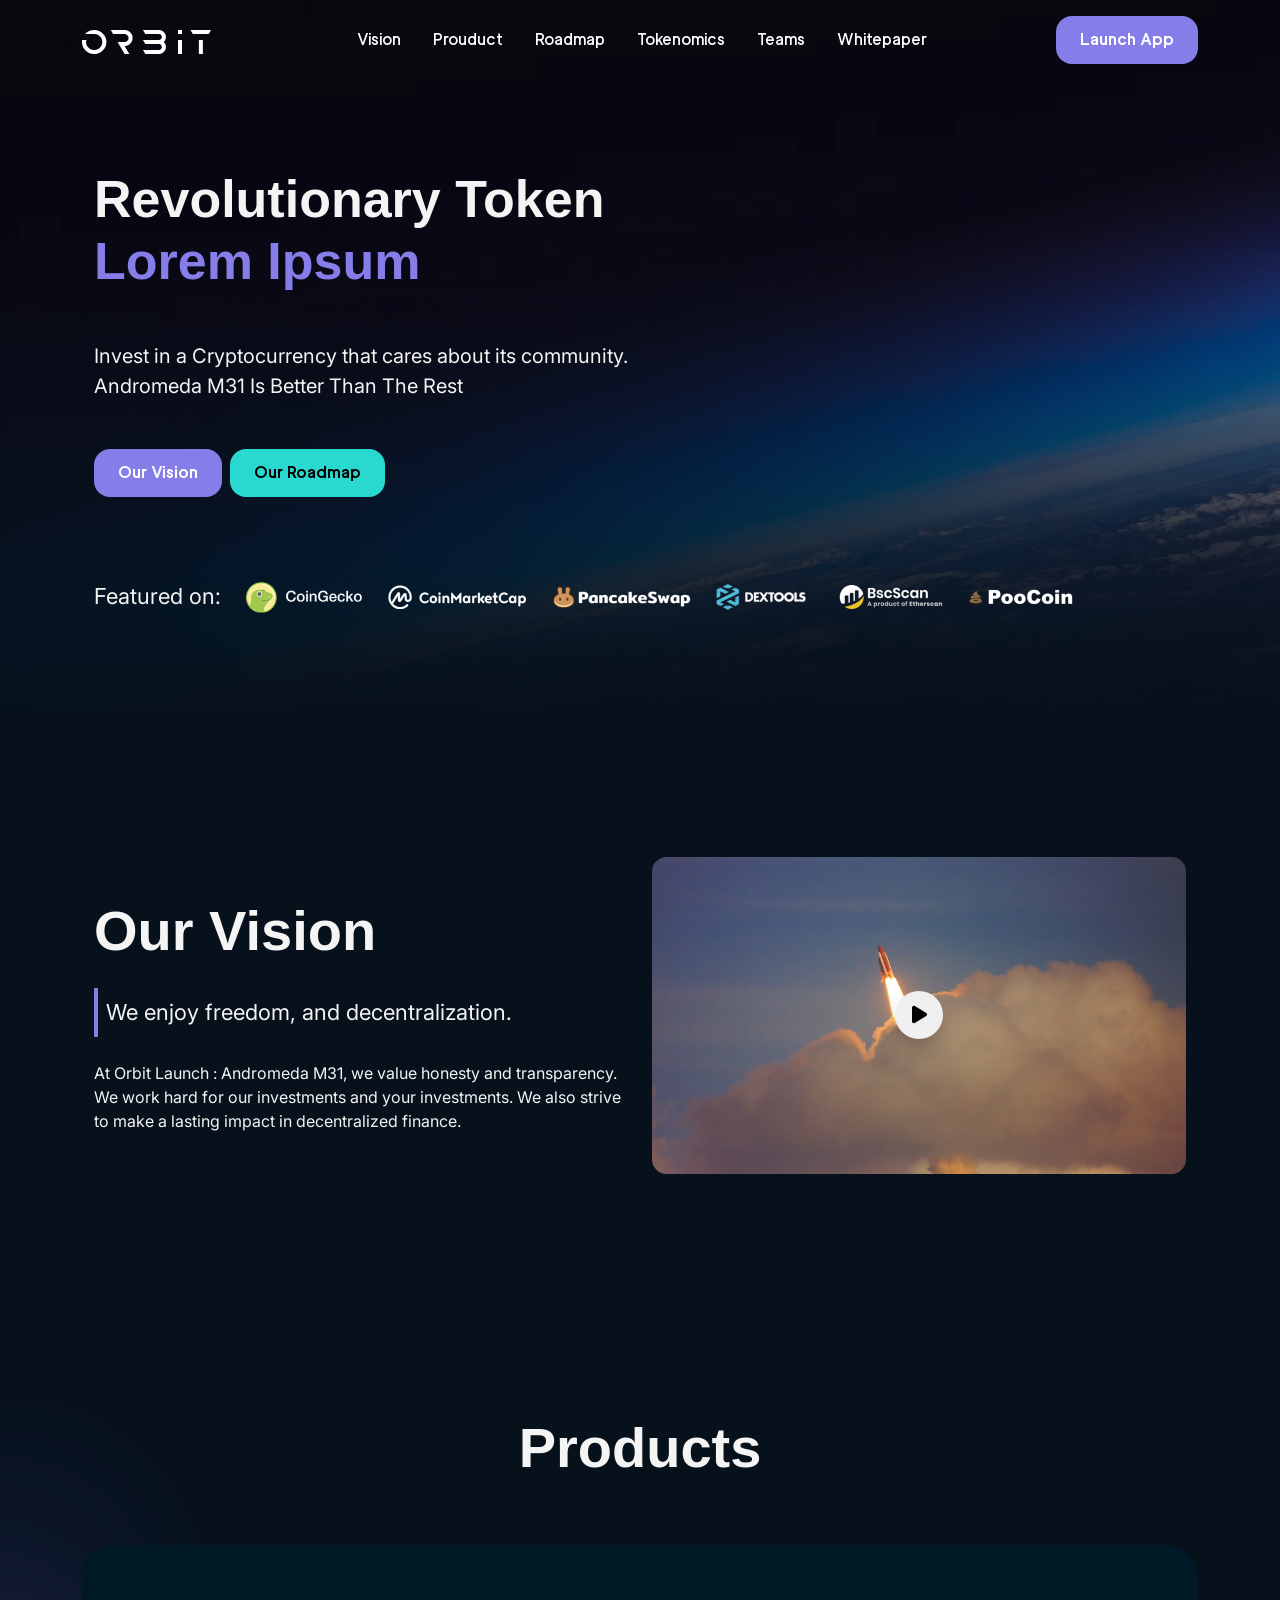
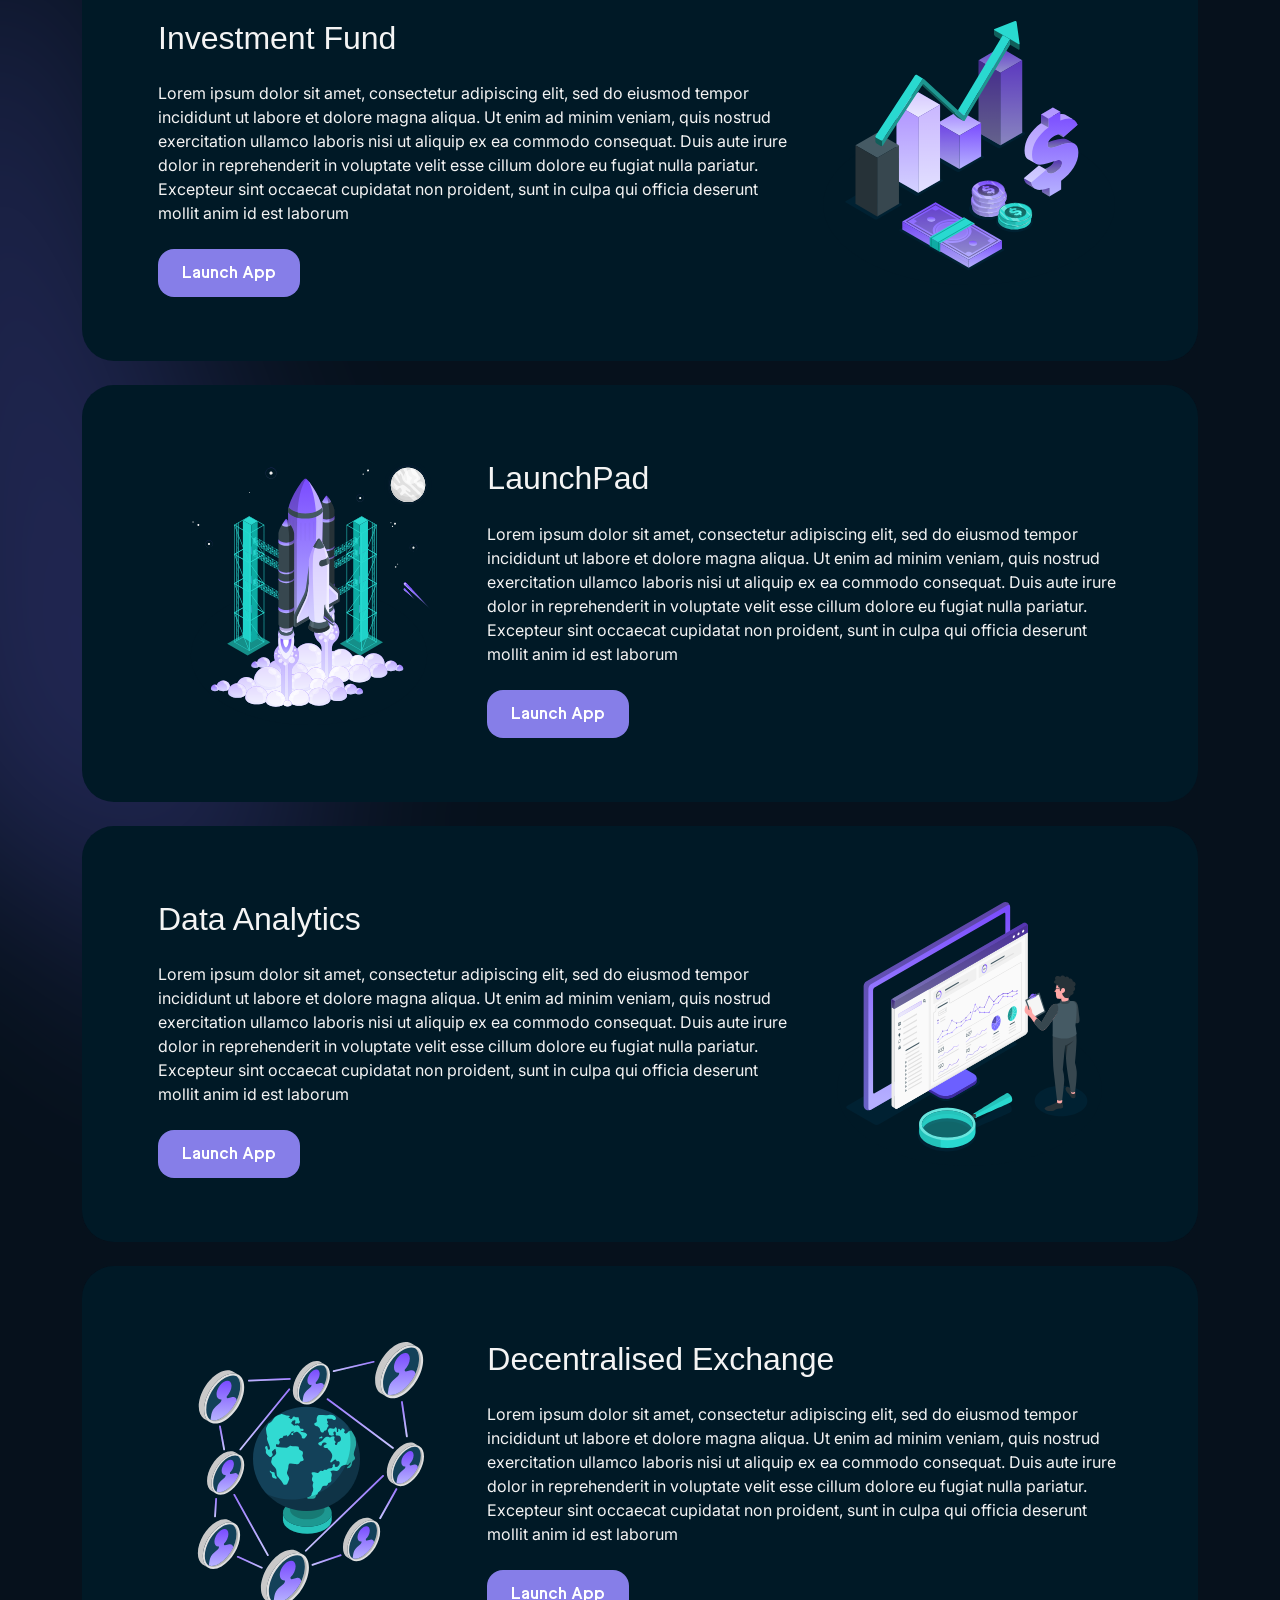
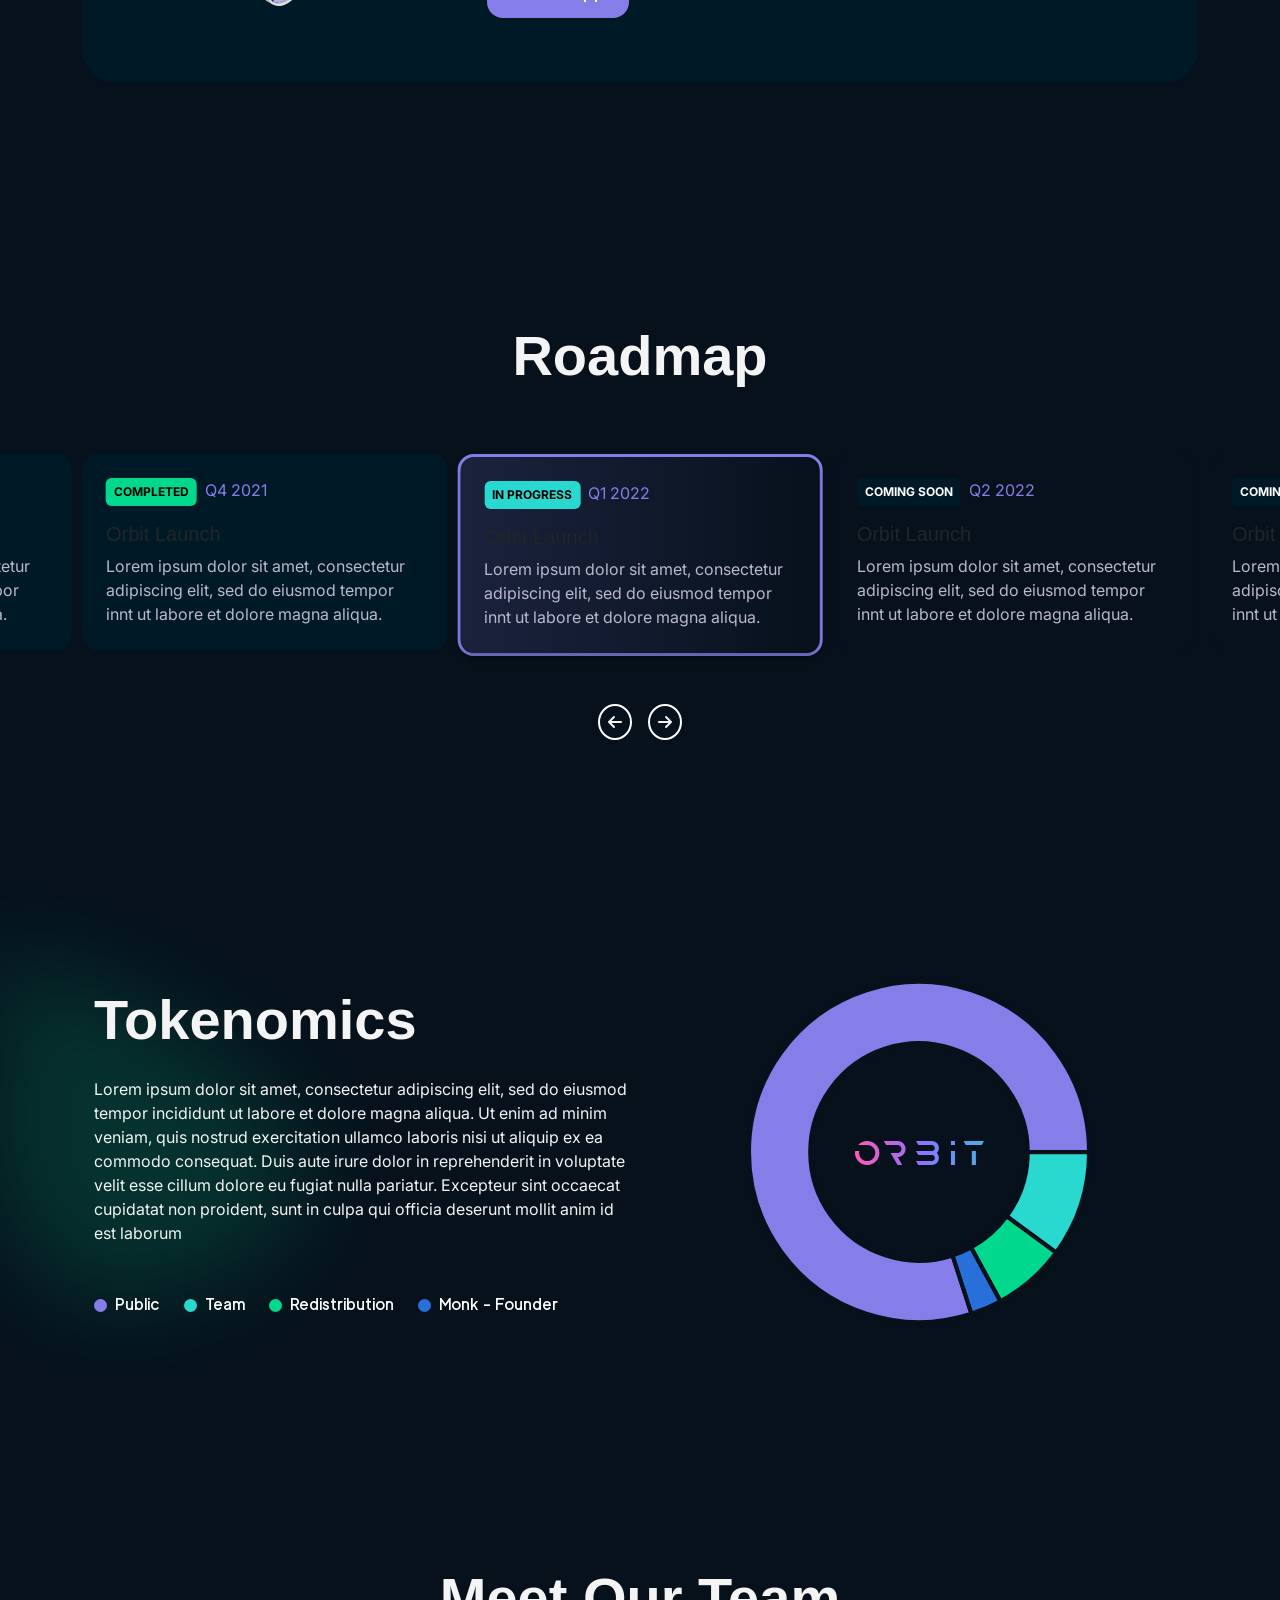
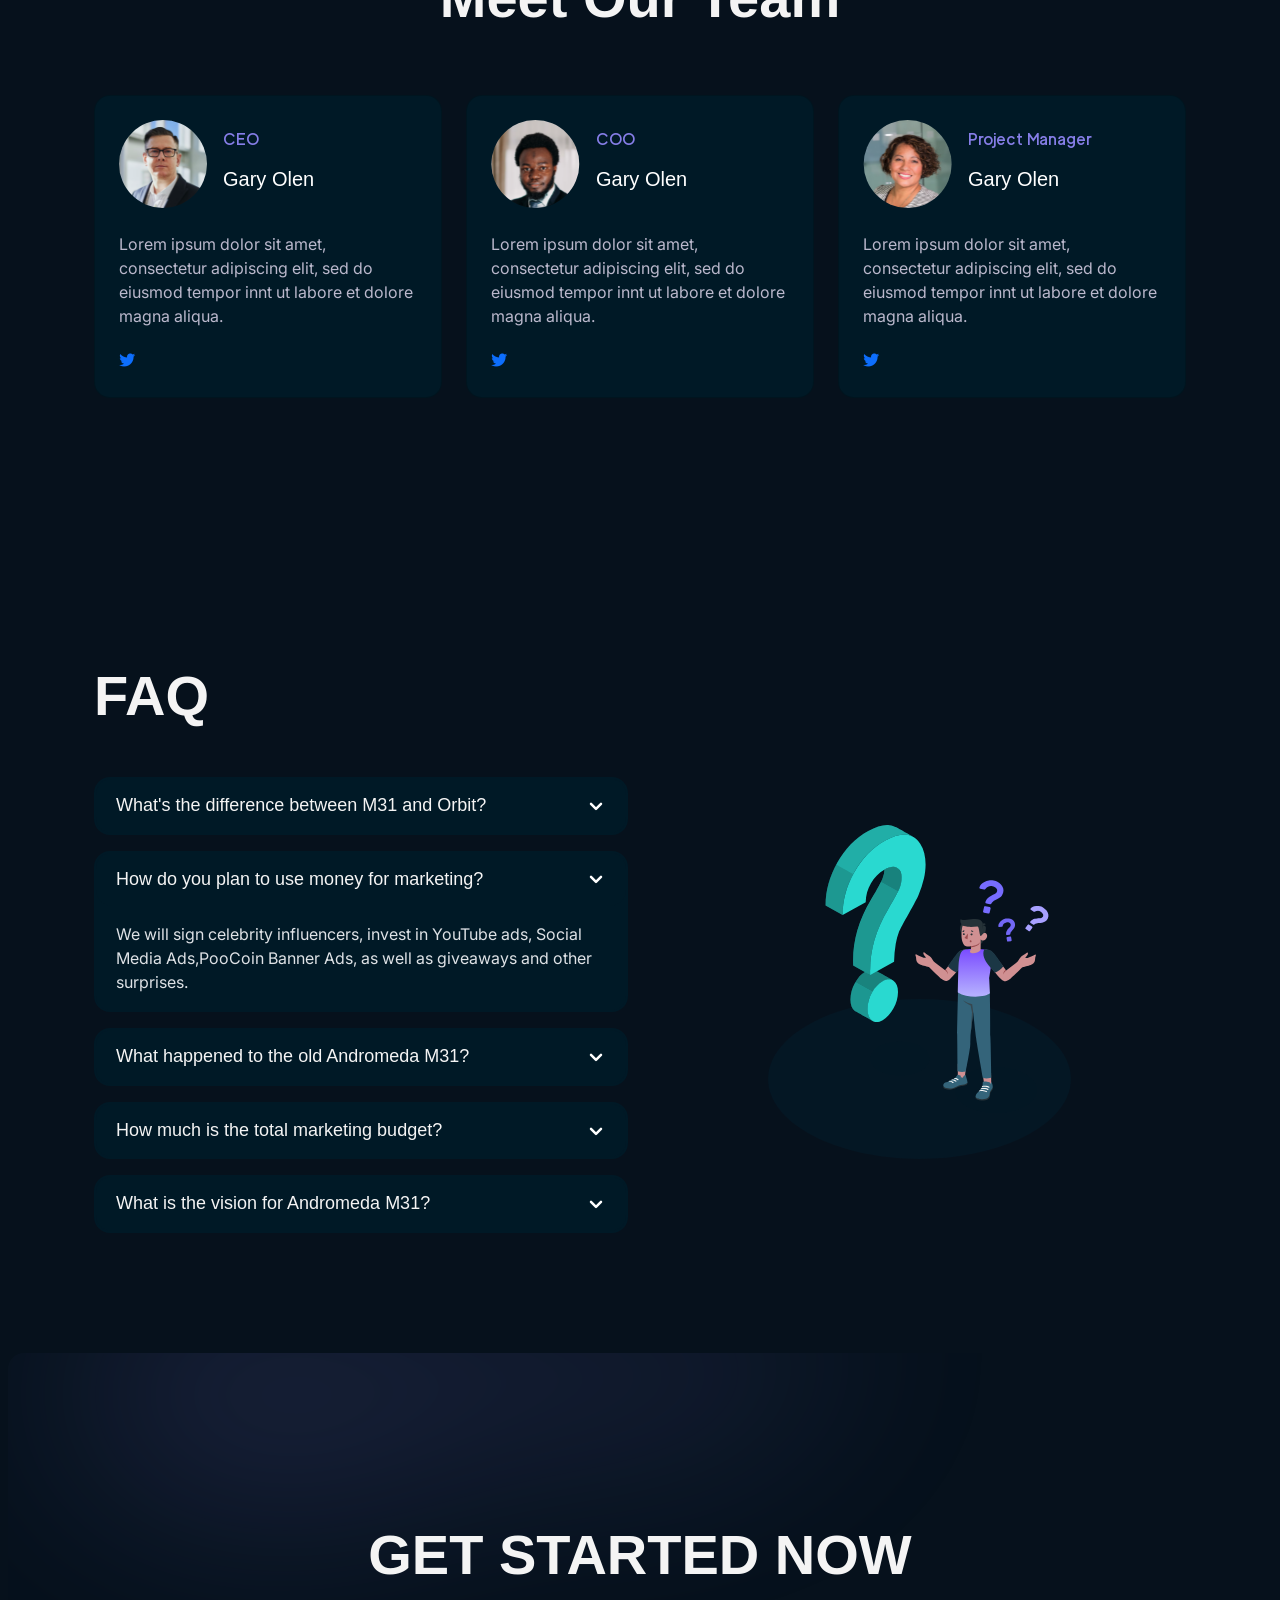
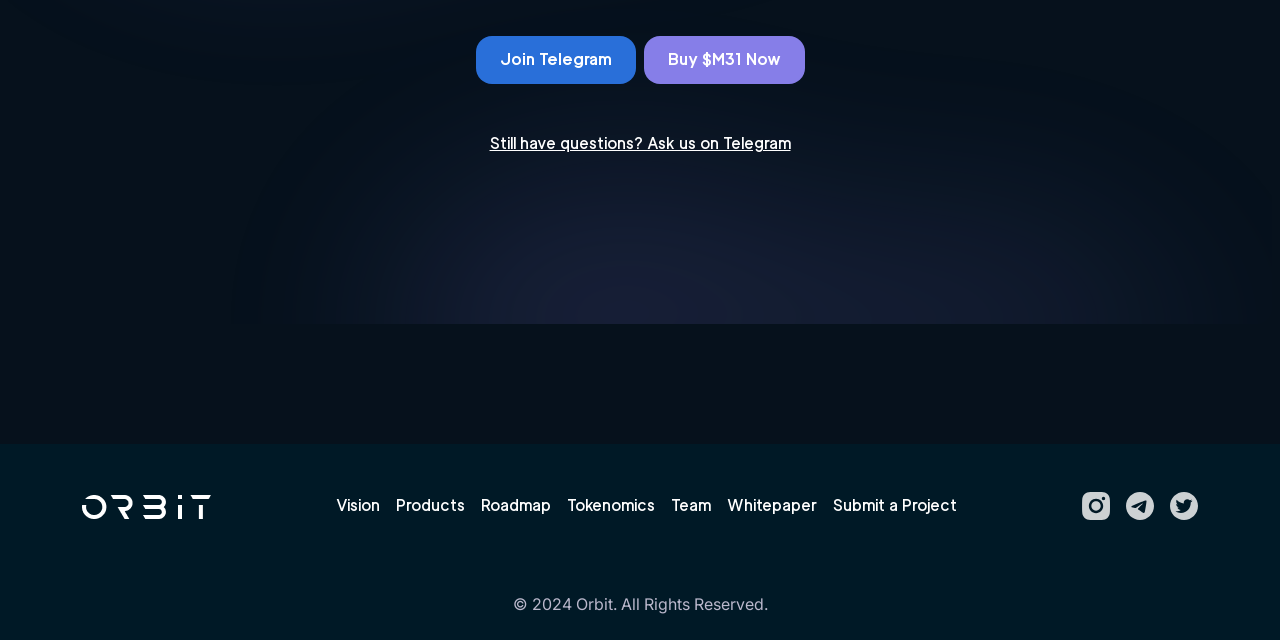
==== commit c68515bc: "Updated code" ====
--- a/Index.html
+++ b/Index.html
@@ -48,7 +48,7 @@
           </li>
         </ul>
         <div class="nav-button py-2">
-          <a class="btn bg-primary">Launch App</a>
+          <a class="btn bg-primary text-white">Launch App</a>
         </div>
       </div>
     </div>
@@ -107,7 +107,7 @@
           <div class="modal-dialog ">
             <div class="modal-content bg-transparent">
               <div class="modal-header border-0">
-                <button type="button" class="btn-close" data-bs-dismiss="modal" aria-label="Close"></button>
+                <button type="button" class="btn-close"  data-bs-dismiss="modal" aria-label="Close"><i class=" bi bi-close"></i></button>
               </div>
               <div class="modal-body">
                 <iframe width="560" height="315" src="https://www.youtube.com/embed/hKdH83AybQU"
@@ -140,7 +140,7 @@
             in reprehenderit in voluptate velit esse cillum dolore eu fugiat nulla pariatur. Excepteur sint occaecat
             cupidatat non proident, sunt in culpa qui officia deserunt mollit anim id est laborum
           </p>
-          <a class="btn bg-primary mt-4">Launch App</a>
+          <a class="btn bg-primary text-white mt-4">Launch App</a>
         </div>
         <div class="col-12 col-md-5 col-lg-4 text-lg-center">
           <img src="/asset/images/barchart.svg" alt="">
@@ -156,7 +156,7 @@
             in reprehenderit in voluptate velit esse cillum dolore eu fugiat nulla pariatur. Excepteur sint occaecat
             cupidatat non proident, sunt in culpa qui officia deserunt mollit anim id est laborum
           </p>
-          <a class="btn bg-primary mt-4">Launch App</a>
+          <a class="btn bg-primary text-white mt-4">Launch App</a>
         </div>
         <div class="col-12 col-md-5 col-lg-4 text-lg-center">
           <img src="/asset/images/rocket.svg" alt="">
@@ -172,7 +172,7 @@
             in reprehenderit in voluptate velit esse cillum dolore eu fugiat nulla pariatur. Excepteur sint occaecat
             cupidatat non proident, sunt in culpa qui officia deserunt mollit anim id est laborum
           </p>
-          <a class="btn bg-primary mt-4">Launch App</a>
+          <a class="btn bg-primary text-white mt-4">Launch App</a>
         </div>
         <div class="col-12 col-lg-4 col-md-5 text-lg-center">
           <img src="/asset/images/monitor.svg" alt="">
@@ -188,7 +188,7 @@
             in reprehenderit in voluptate velit esse cillum dolore eu fugiat nulla pariatur. Excepteur sint occaecat
             cupidatat non proident, sunt in culpa qui officia deserunt mollit anim id est laborum
           </p>
-          <a class="btn bg-primary mt-4">Launch App</a>
+          <a class="btn bg-primary text-white mt-4">Launch App</a>
         </div>
         <div class="col-12 col-lg-4 col-md-5 text-lg-center">
           <img src="/asset/images/Globe.svg" alt="">
@@ -458,7 +458,7 @@
           <h2>GET STARTED NOW</h2>
           <div class="button-alignment d-flex flex-column flex-sm-row align-item-center mb-5 justify-content-center gap-2 mt-5 ">
             <a class="btn bg-blue text-white">Join Telegram</a>
-            <a class="btn bg-primary">Buy $M31 Now</a>
+            <a class="btn bg-primary text-white">Buy $M31 Now</a>
           </div>
           <a class="text-white text-decoration-underline"> Still have questions? Ask us on Telegram</a>
         </div>
--- a/asset/css/main.css
+++ b/asset/css/main.css
@@ -31,11 +31,7 @@
      }
      /* background and colors */
 .bg-primary{
-  color: #F4F4F4;
   background-color: #867EE8!important;
-}
-.bg-primary:hover{
-  background: #867EE8;
 }
 .bg-seceondary{
   background-color: #29D9D0;
@@ -181,6 +177,7 @@
     border-radius: 16px;
     border: 3px;
     padding: 24px;    
+    cursor: pointer;
   }
   .complete{
     background-color: #001926;
@@ -275,6 +272,7 @@
 .navbar, ul, li {
         margin: 0 ;
     }
+
   }
   @media screen and (max-width: 991.97px) {
   h1 {
@@ -290,7 +288,6 @@
       padding-top:100px;
       padding-bottom:100px;
     }
-    
     .mb-7{
       margin-bottom:60px;
     }
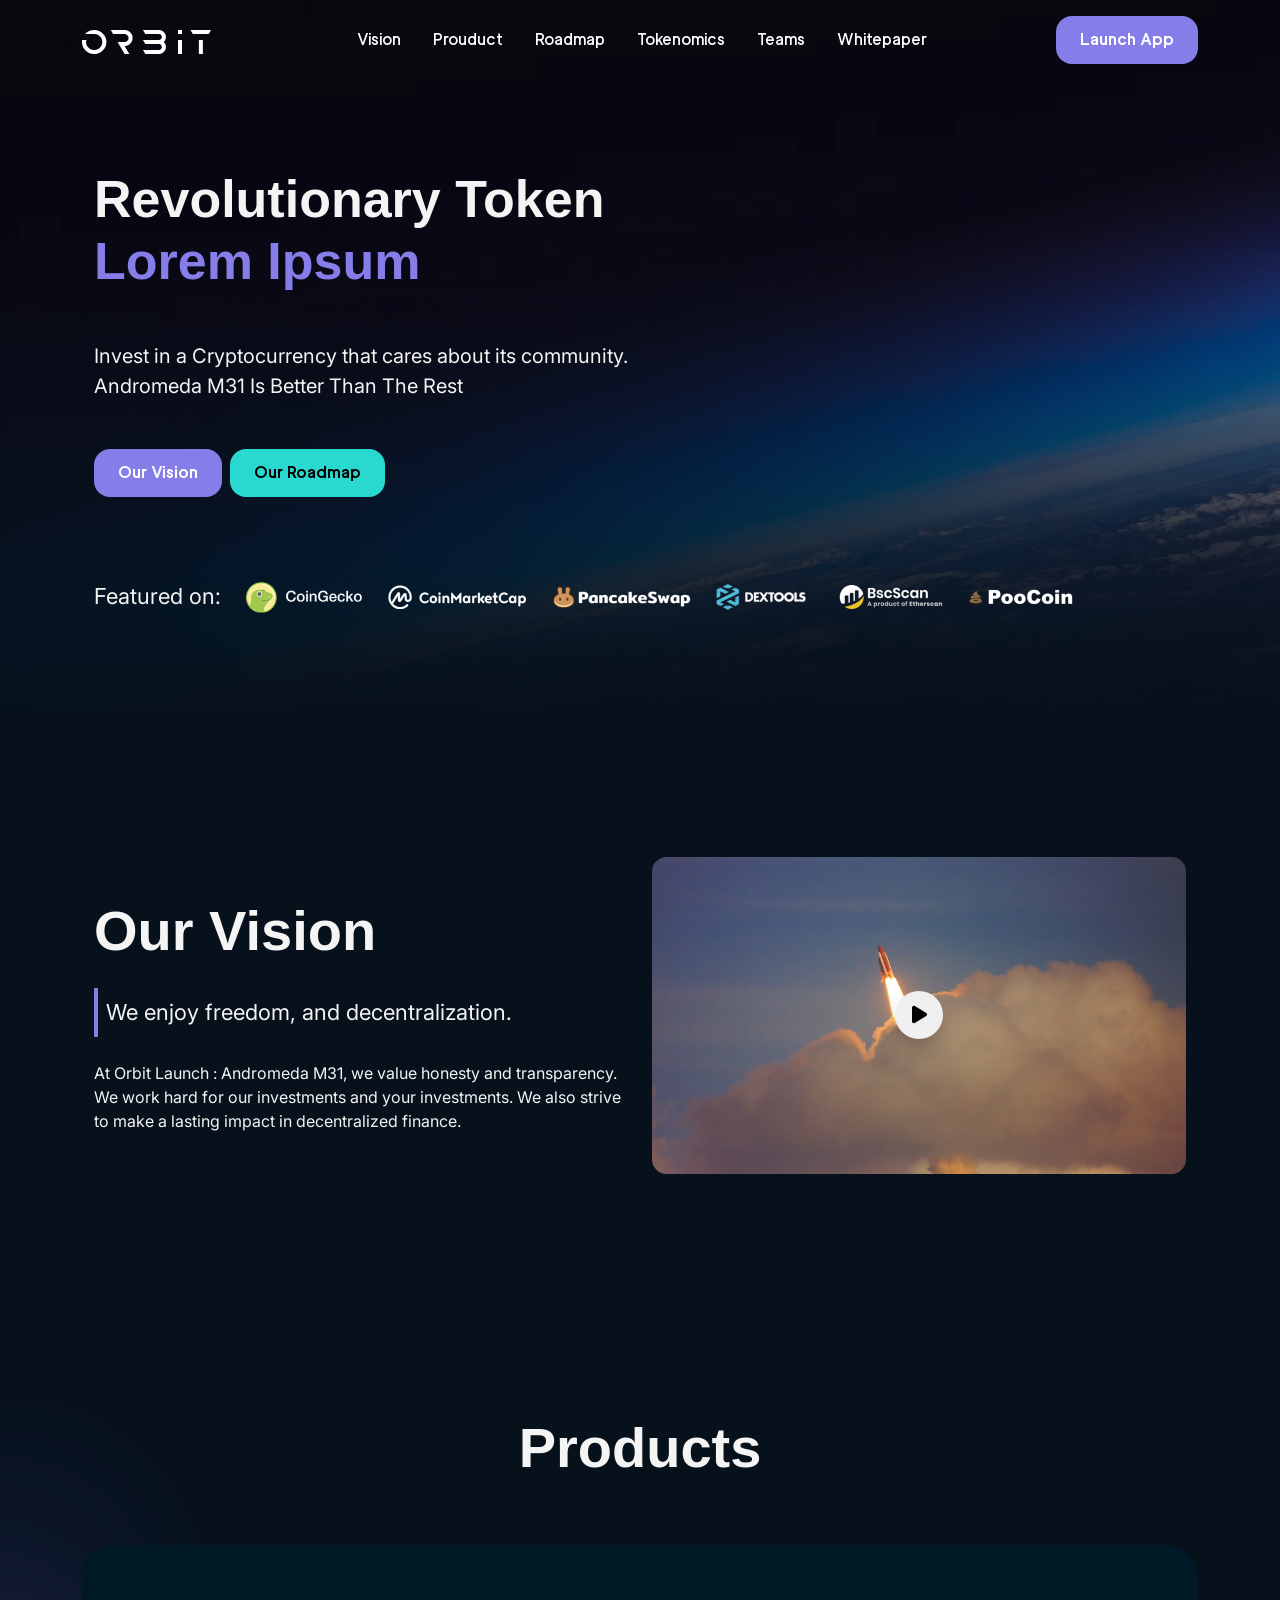
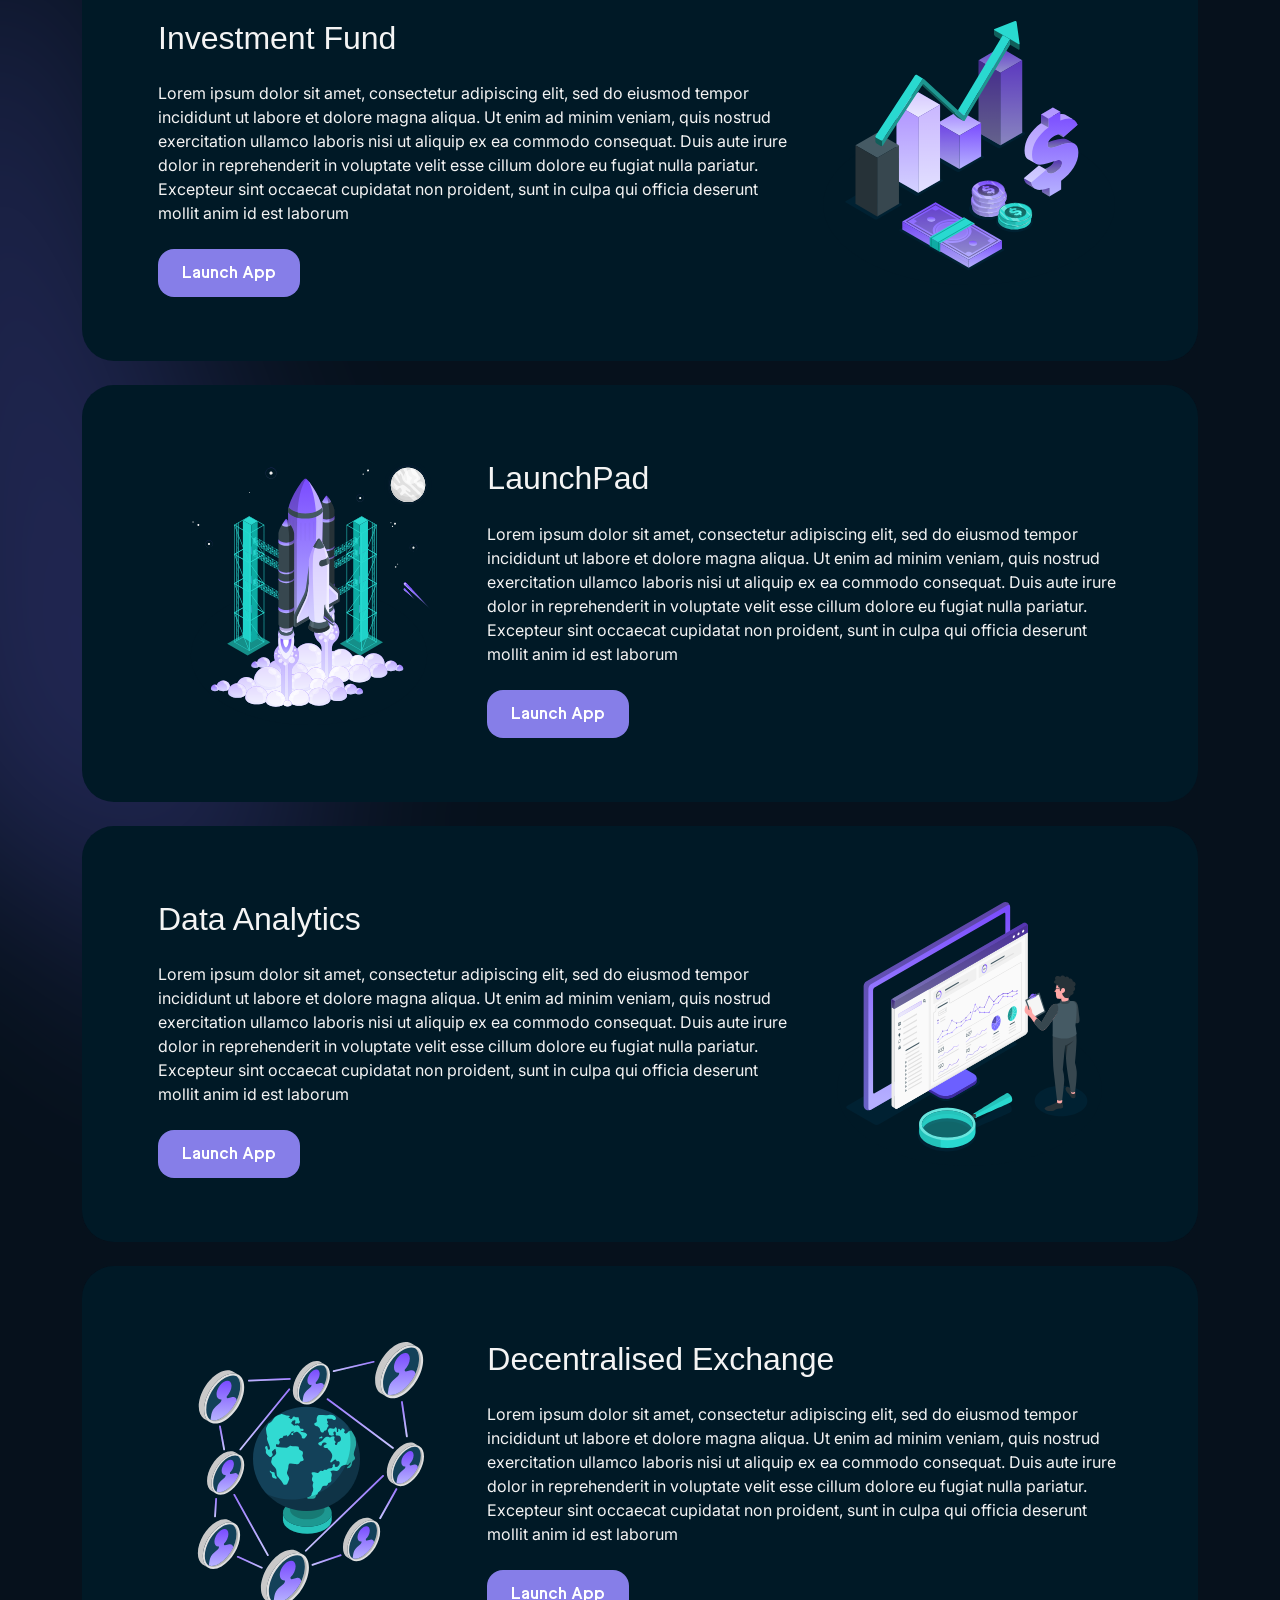
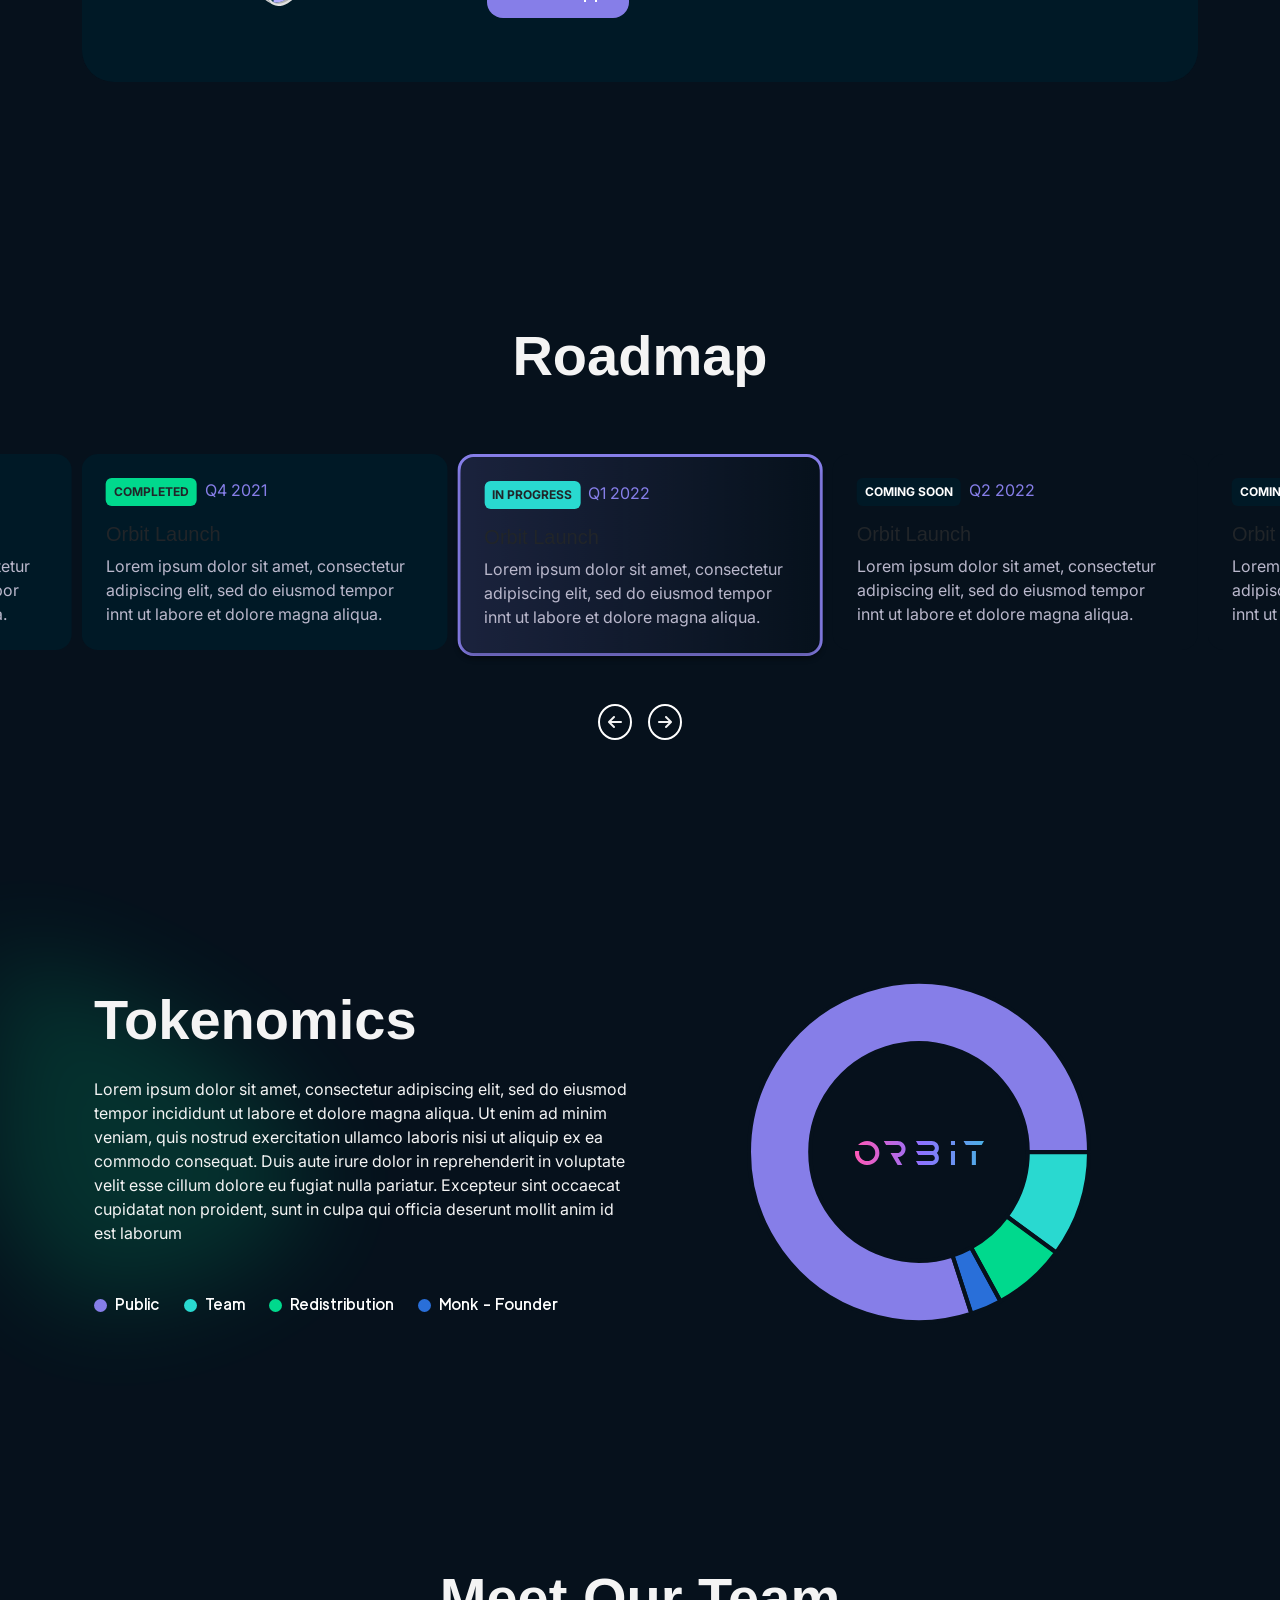
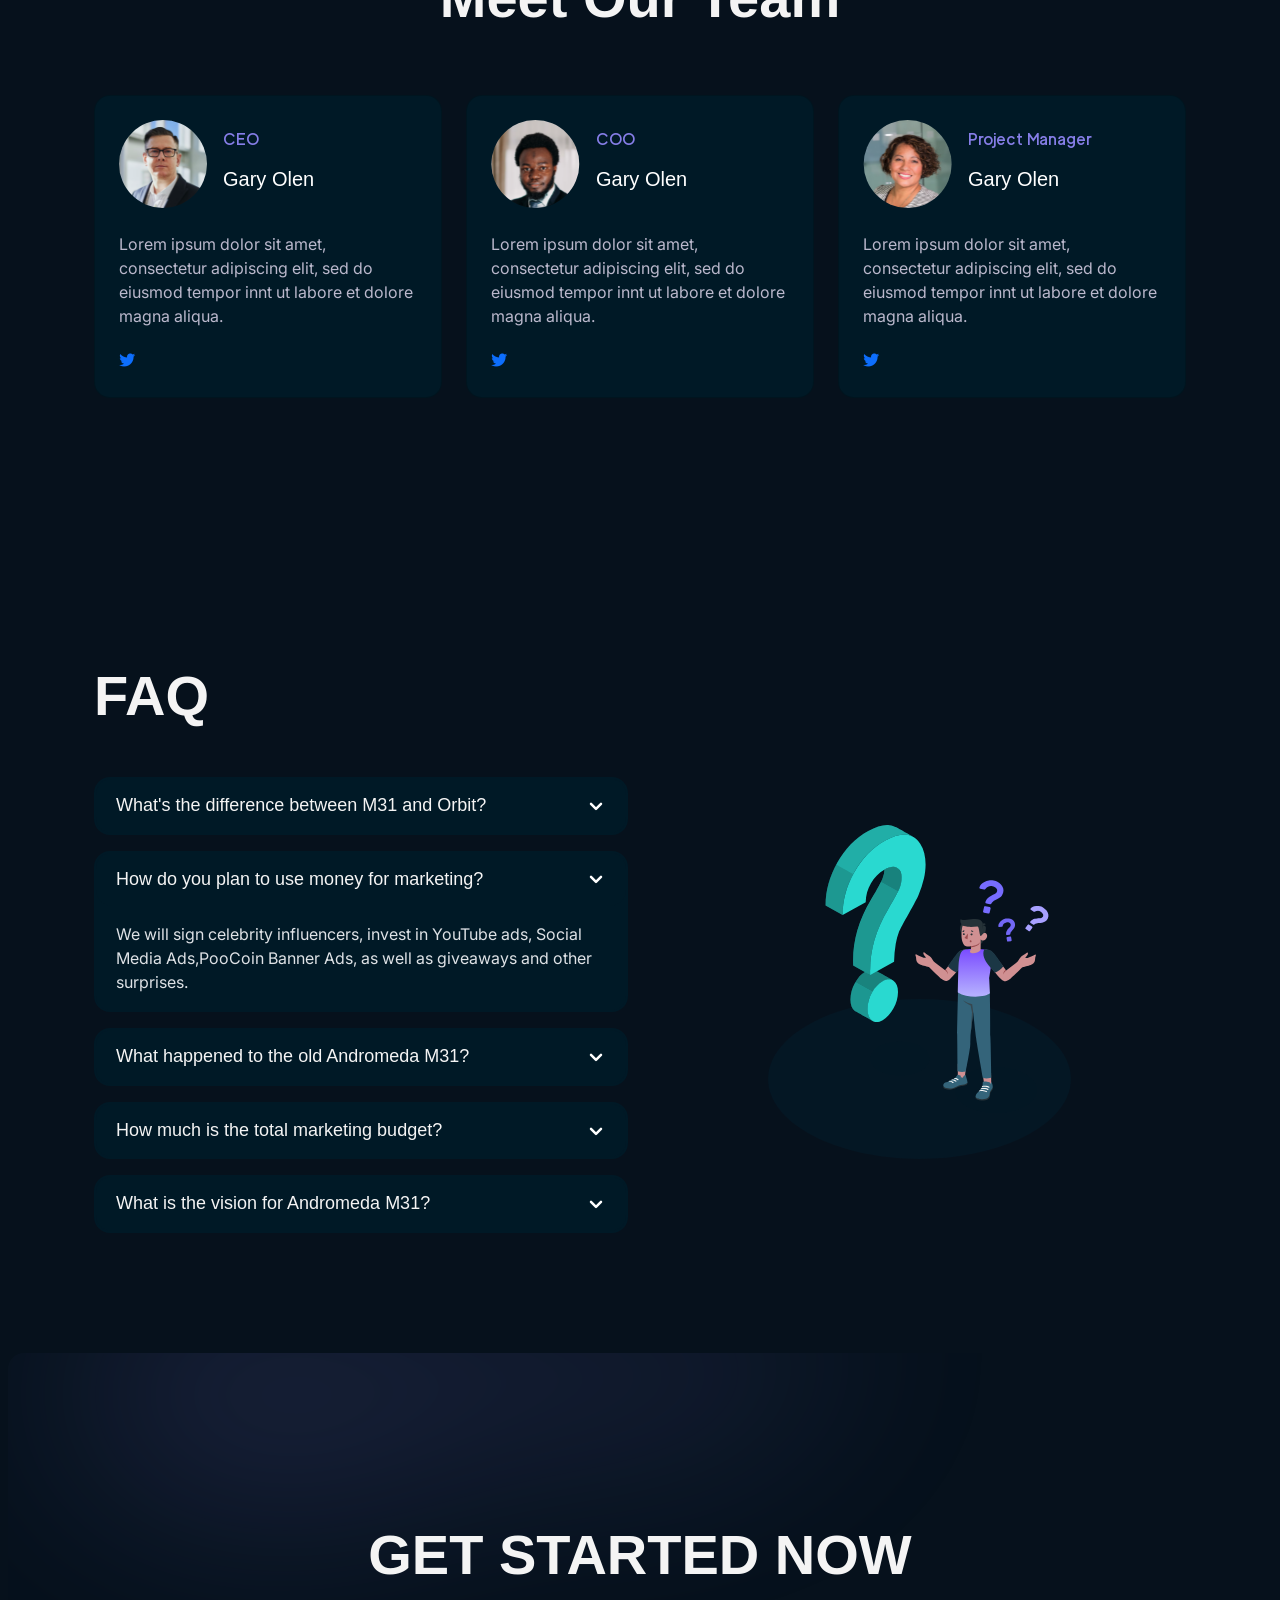
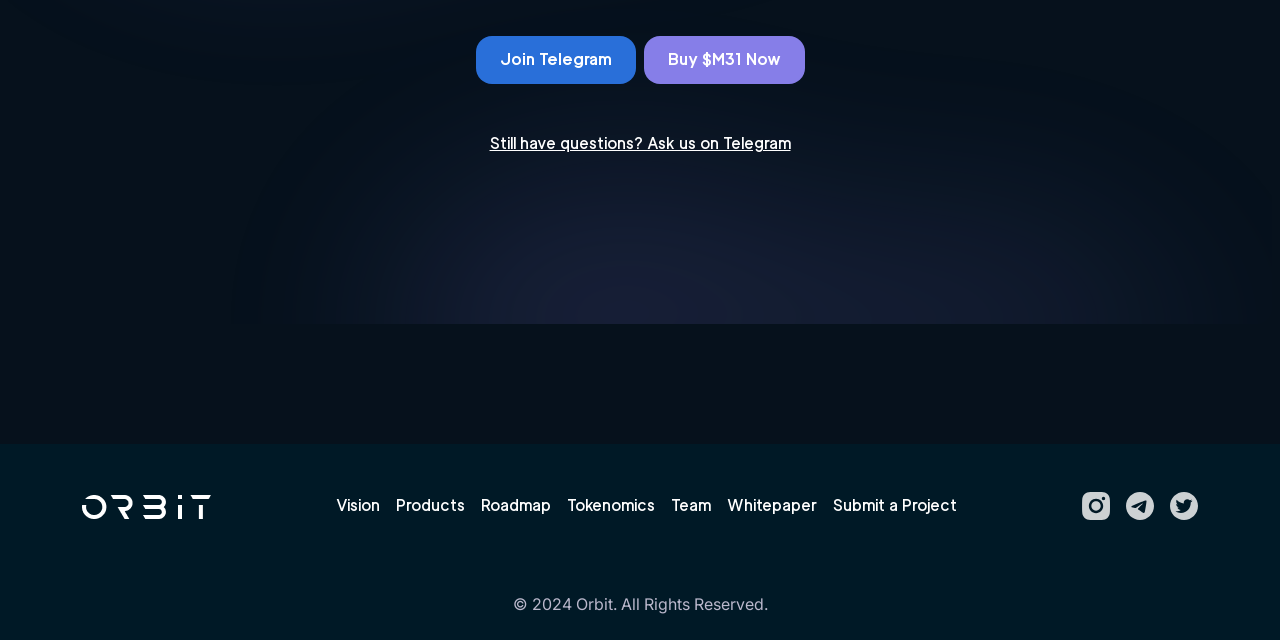
==== commit b6194737: "Updated code" ====
--- a/Index.html
+++ b/Index.html
@@ -67,7 +67,7 @@
             </p>
             <div class="d-flex flex-column flex-sm-row align-item-center mt-5 gap-2">
             <a href="#" class="btn bg-primary text-white">Our Vision</a>
-            <a href="#" class="btn bg-seceondary">Our Roadmap</a>
+            <a href="#" class="btn bg-seceondary text-black">Our Roadmap</a>
           </div>
           </div>
           <div class="d-flex flex-wrap mt-6 align-items-center gap-4">
@@ -209,7 +209,7 @@
         <div class="swiper-slide">
           <div class="card complete">
           <div class="d-flex gap-2 ">
-                <p class="badge bg-success text-black">COMPLETED</p>
+                <p class="badge bg-success text-dark">COMPLETED</p>
                 <p class="text-primary">Q3 2021</p>
               </div>
                 <h6 class="fs-20 mt-3">Orbit Launch</h6>
@@ -220,7 +220,7 @@
         <div class="swiper-slide">
           <div class="card complete">
             <div class="d-flex column-gap-2">
-              <p class="badge bg-success text-black">COMPLETED</p>
+              <p class="badge bg-success text-dark">COMPLETED</p>
               <p class="text-primary">Q4 2021</p>
               </div>
               <h6 class="fs-20 mt-3">Orbit Launch</h6>
@@ -231,7 +231,7 @@
         <div class="swiper-slide">
           <div class="card progess">
                 <div class="d-flex column-gap-2">
-                <p class="badge bg-seceondary ">IN PROGRESS</p>
+                <p class="badge bg-seceondary text-dark">IN PROGRESS</p>
                 <p class="text-primary">Q1 2022</p>
               </div>
                 <h6 class="fs-20 mt-3">Orbit Launch</h6>
@@ -284,7 +284,7 @@
                         <span class="dot bg-primary"></span>Public
                     </a>
                     <a class="d-inline-flex align-items-center text-white gap-2">
-                        <span class="dot bg-seceondary"></span>Team
+                        <span class="dot bg-seceondary "></span>Team
                     </a>
                     <a class="d-inline-flex align-items-center text-white gap-2">
                         <span class="dot bg-success"></span>Redistribution
--- a/asset/css/main.css
+++ b/asset/css/main.css
@@ -35,10 +35,8 @@
 }
 .bg-seceondary{
   background-color: #29D9D0;
-  color: black;
 }
 .bg-seceondary:hover{
-  color:black;
   background-color: #29d9d0;
 }
 .bg-blue{
@@ -49,7 +47,6 @@
 }
 .bg-success{
   background-color: #00d98d!important;
-  color: black;
 }
 .bg-dark{
   background-color: #001926!important;
@@ -276,7 +273,7 @@
   }
   @media screen and (max-width: 991.97px) {
   h1 {
-        font-size: 52px;
+        font-size: 50px;
     }
     h2{
       font-size: 50px;
@@ -294,7 +291,7 @@
 }
 @media screen and (max-width:767.98px) {
  h1{
-  font-size: 51px;
+  font-size: 40px;
  } 
  h2{
 font-size: 45px;
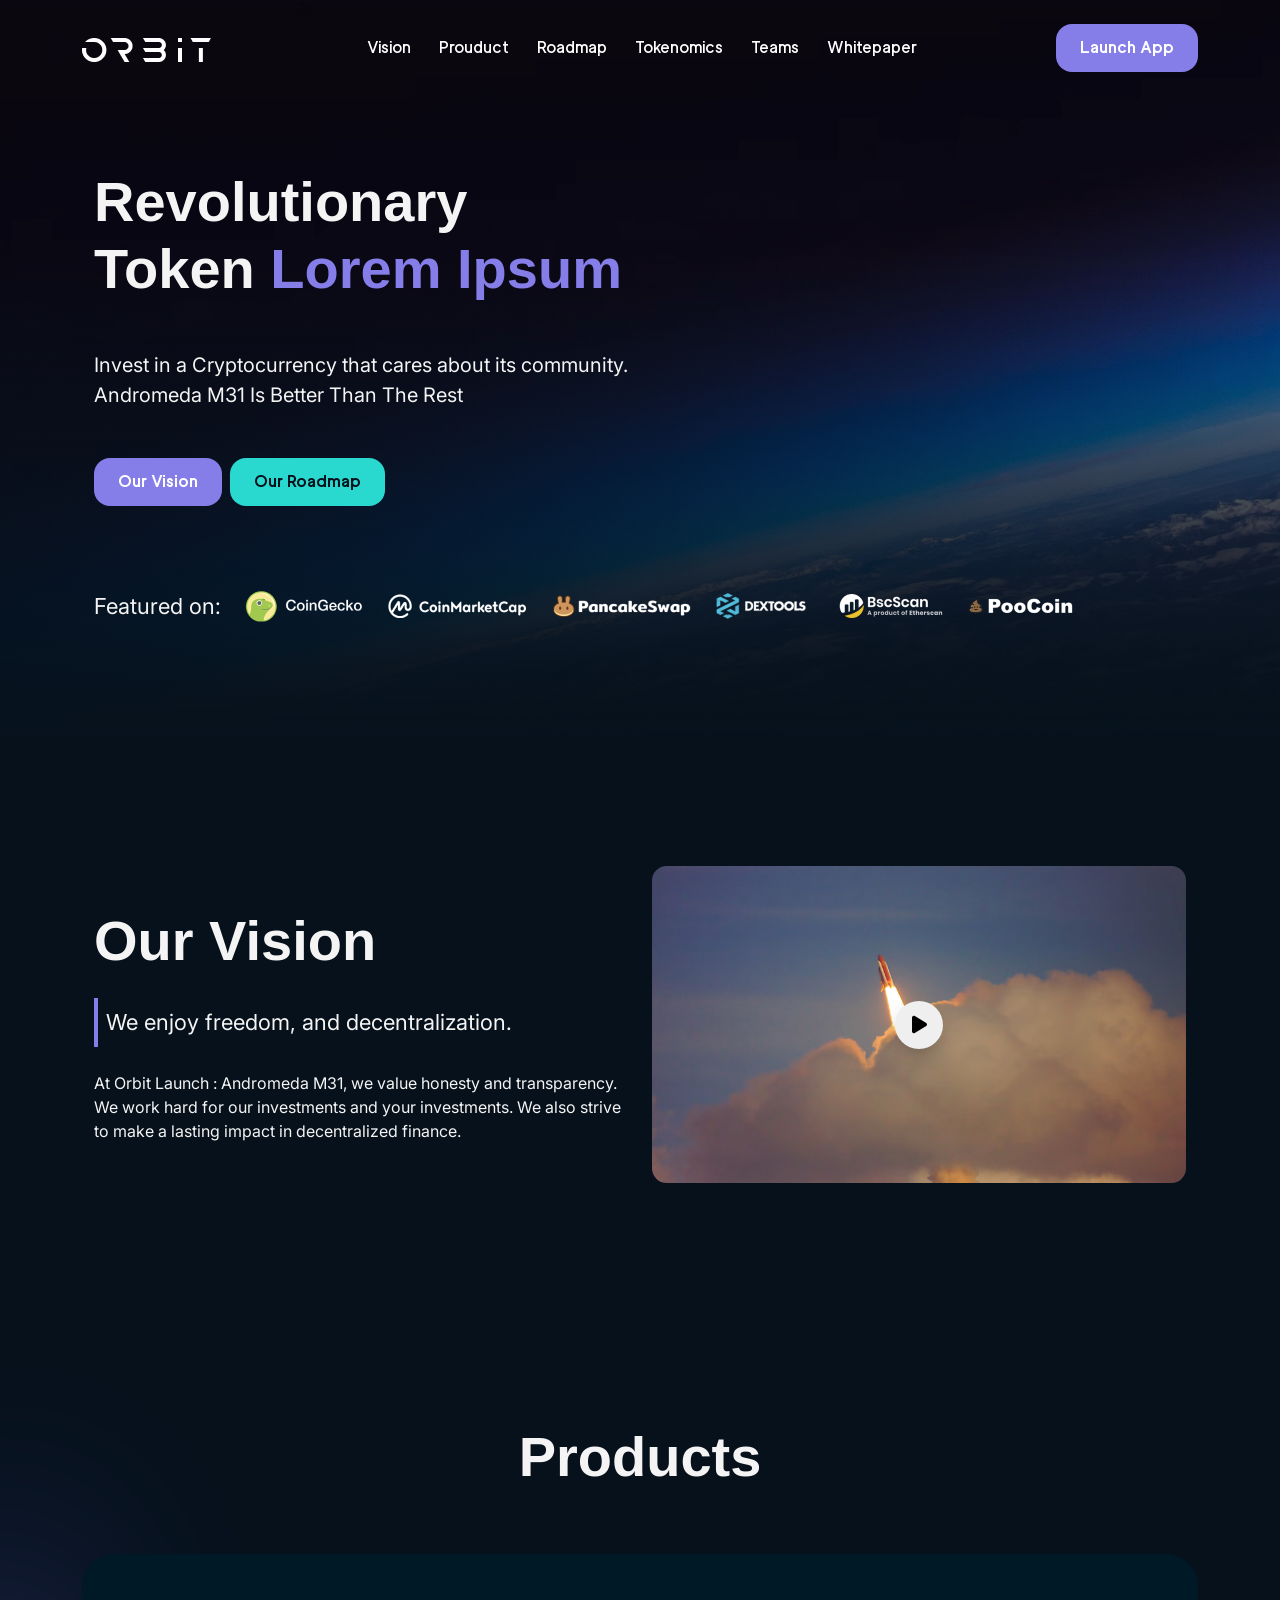
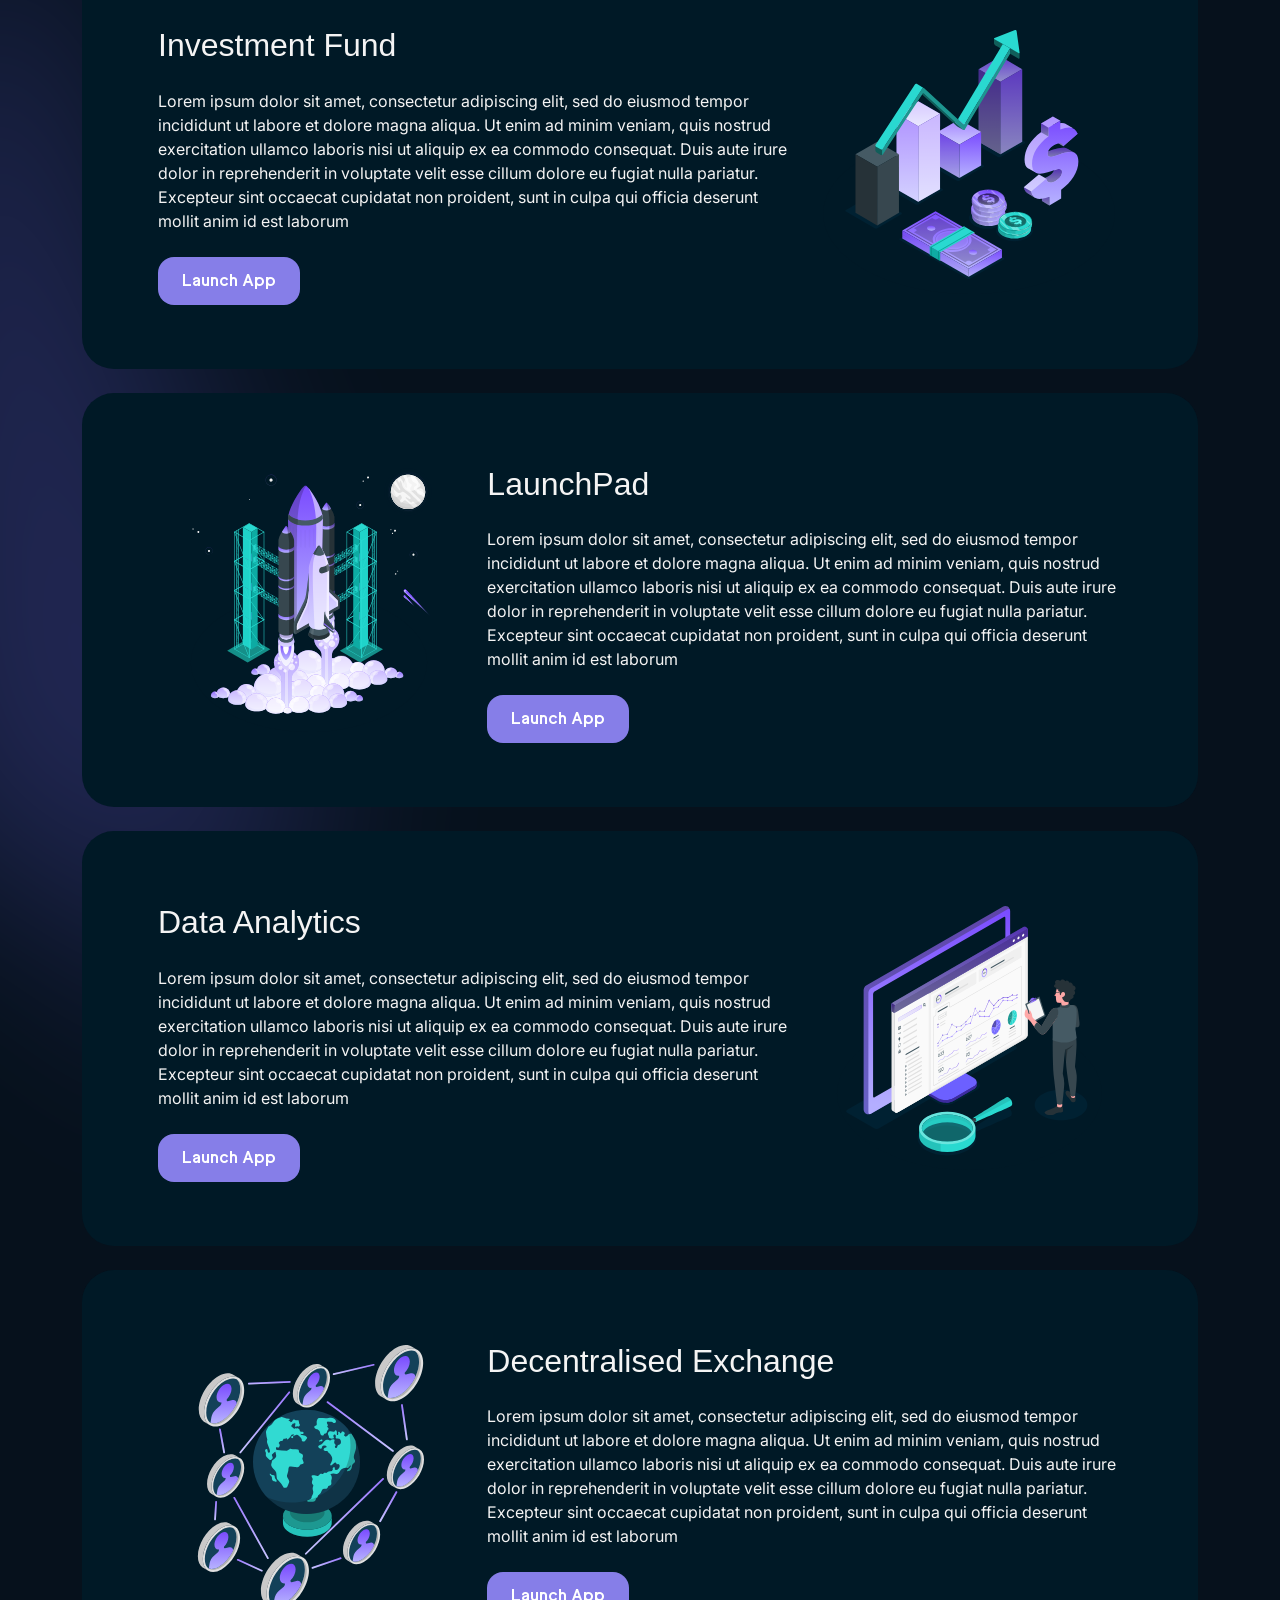
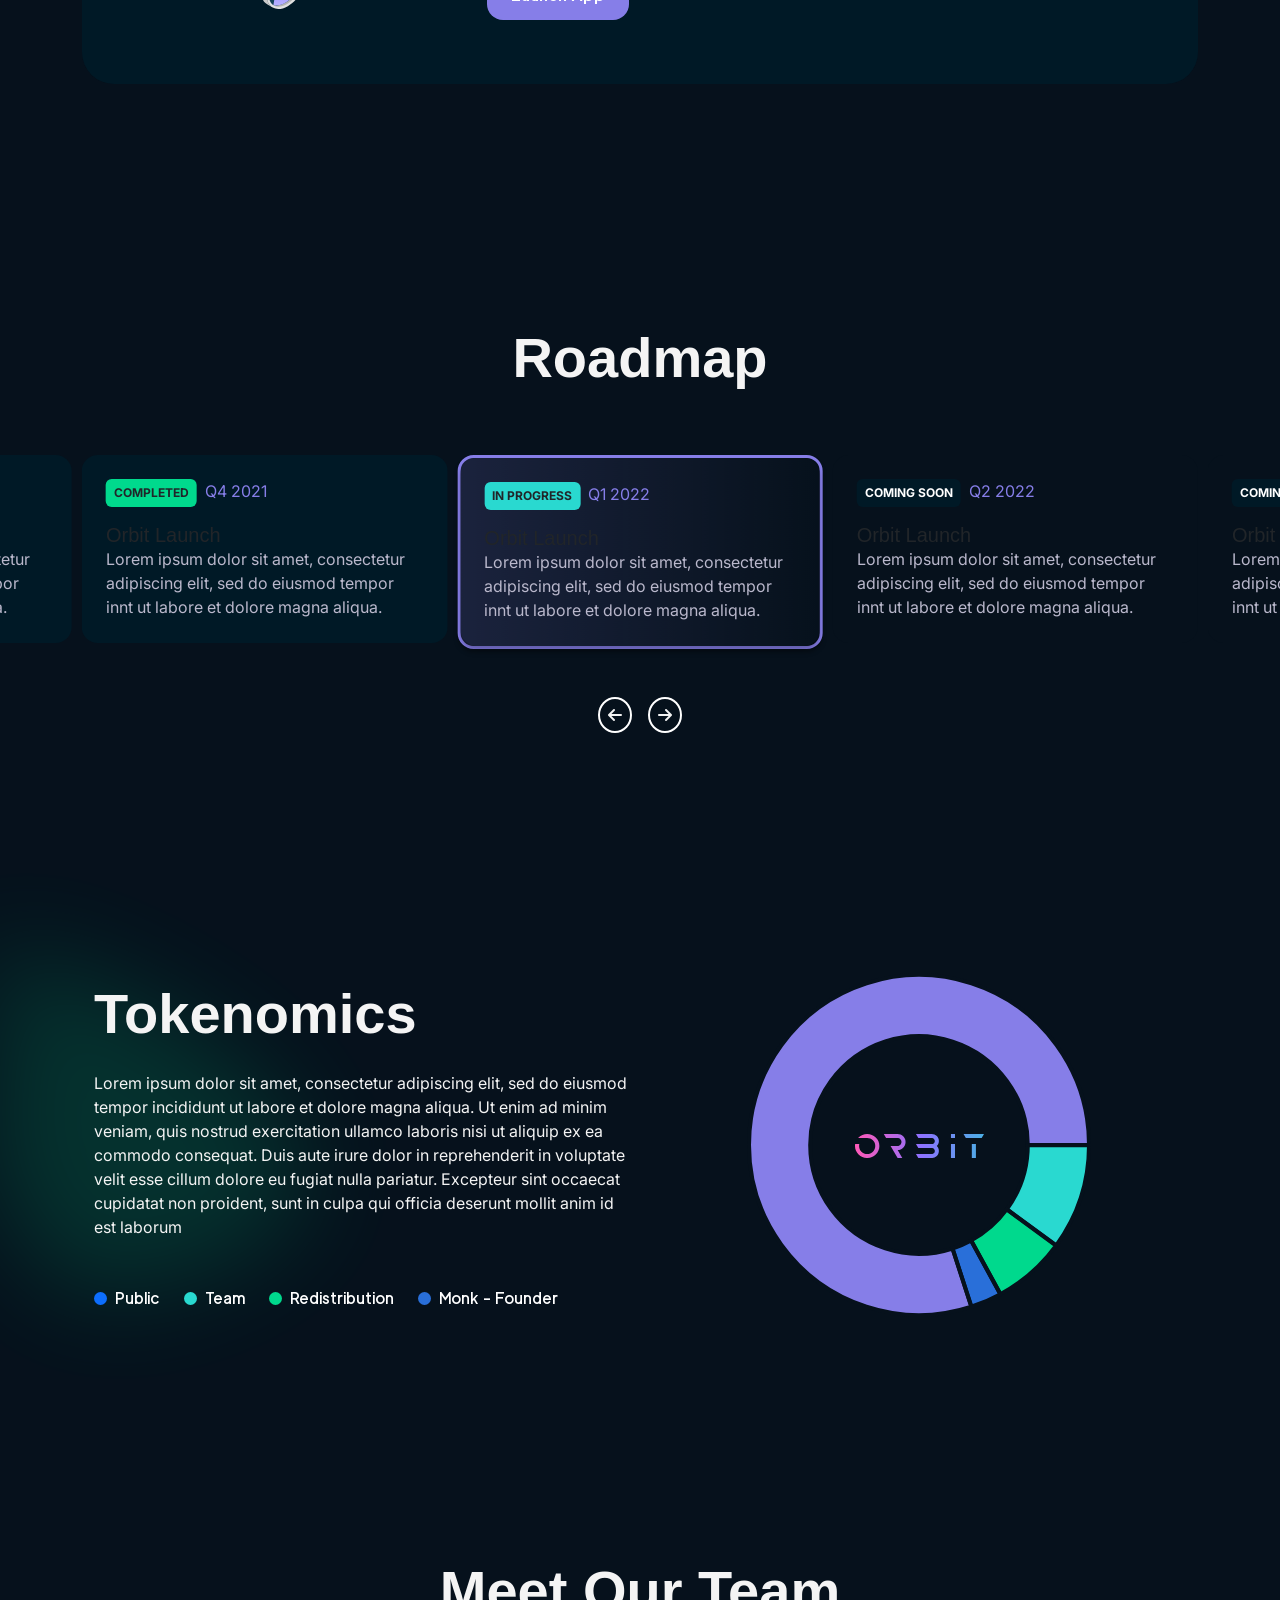
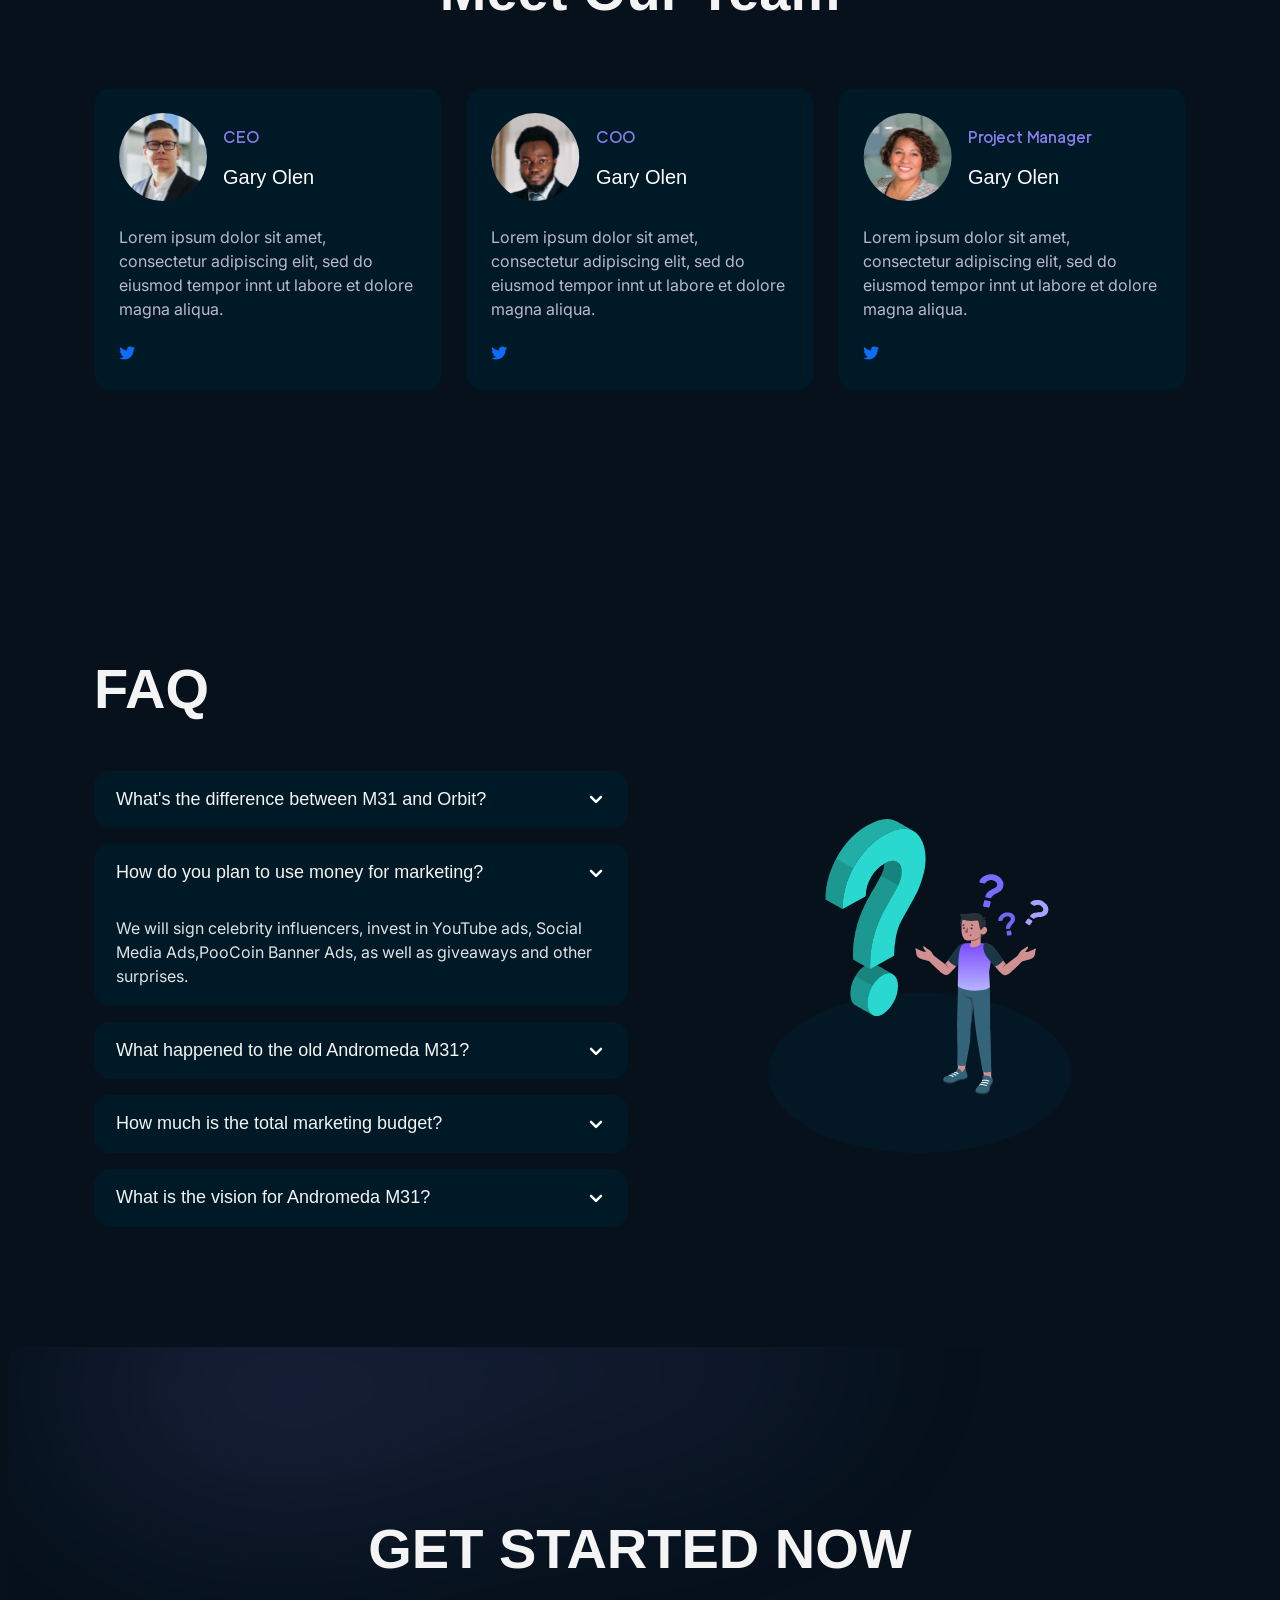
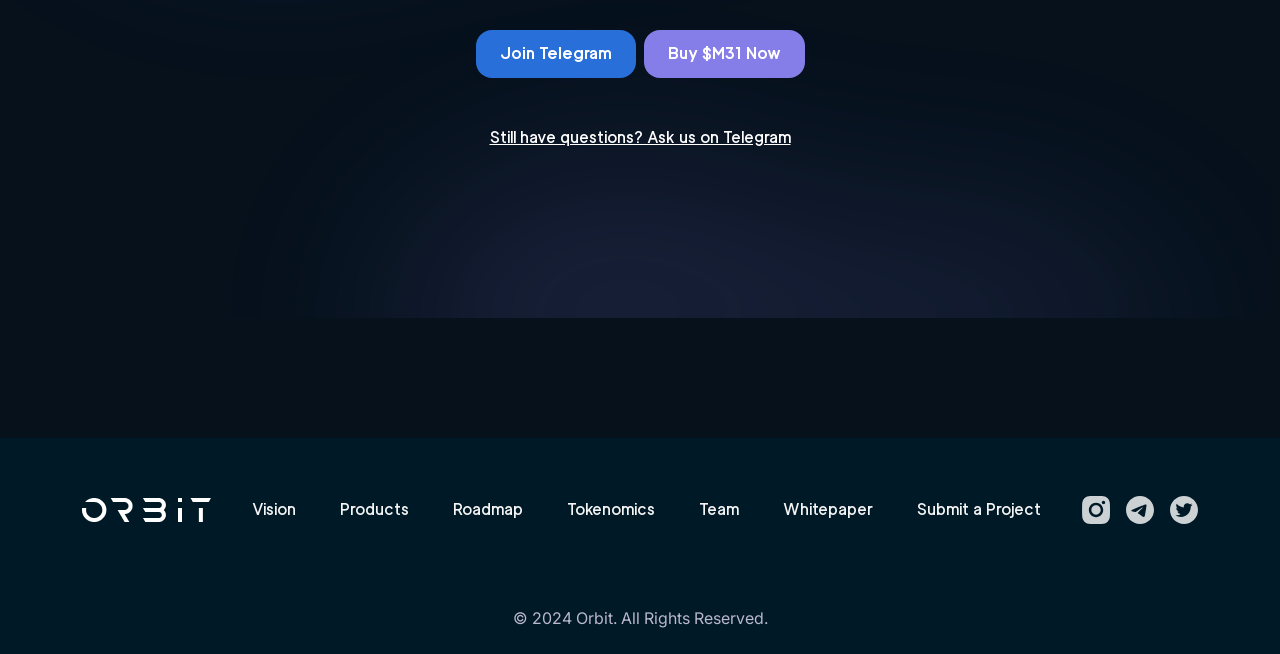
==== commit 2ed3b882: "Updated code" ====
--- a/Index.html
+++ b/Index.html
@@ -22,33 +22,33 @@
   <nav class="navbar navbar-expand-lg fixed-top">
     <div class="container">
       <a class="navbar-brand" href="#"><img src="./asset/images/Logo.png" alt="Logo"></a>
-      <button class="navbar-toggler" type="button" data-bs-theme="" data-bs-toggle="collapse"
+      <button class="navbar-toggler" type="button" data-bs-theme="dark" data-bs-toggle="collapse"
         data-bs-target="#navbarNav" aria-controls="navbarNav" aria-expanded="false" aria-label="Toggle navigation">
         <span class="navbar-toggler-icon"><img src="./asset/images/align-justified.png" alt=""></span>
       </button>
       <div class="collapse navbar-collapse" id="navbarNav">
-        <ul class="navbar-nav mx-auto py-2 gap-3 ">
+        <ul class="navbar-nav mx-auto">
           <li class="nav-item">
-            <a class="nav-link" href="#">Vision</a>
+            <a class="nav-link text-white" href="#">Vision</a>
           </li>
           <li class="nav-item">
-            <a class="nav-link" href="#">Prouduct</a>
+            <a class="nav-link text-white" href="#">Prouduct</a>
           </li>
           <li class="nav-item">
-            <a class="nav-link" href="#">Roadmap</a>
+            <a class="nav-link text-white" href="#">Roadmap</a>
           </li>
           <li class="nav-item">
-            <a class="nav-link" href="#">Tokenomics</a>
+            <a class="nav-link text-white" href="#">Tokenomics</a>
           </li>
           <li class="nav-item">
-            <a class="nav-link" href="#">Teams</a>
+            <a class="nav-link text-white" href="#">Teams</a>
           </li>
           <li class="nav-item">
-            <a class="nav-link" href="#">Whitepaper</a>
+            <a class="nav-link text-white" href="#">Whitepaper</a>
           </li>
         </ul>
-        <div class="nav-button py-2">
-          <a class="btn bg-primary text-white">Launch App</a>
+        <div class="nav-button ">
+          <a class="btn btn-primary">Launch App</a>
         </div>
       </div>
     </div>
@@ -59,15 +59,15 @@
       <div class="row">
         <div class="col-12">
           <div class="col-12 col-lg-8 col-xl-6 mt-5">
-            <h1 class="">Revolutionary Token
+            <h1>Revolutionary Token
               <span class="text-primary">Lorem Ipsum</span>
             </h1>
             <p class="mt-5 fs-20 lh-base">Invest in a Cryptocurrency that cares about its community. Andromeda M31 Is Better Than
               The Rest
             </p>
             <div class="d-flex flex-column flex-sm-row align-item-center mt-5 gap-2">
-            <a href="#" class="btn bg-primary text-white">Our Vision</a>
-            <a href="#" class="btn bg-seceondary text-black">Our Roadmap</a>
+            <a href="#" class="btn btn-primary ">Our Vision</a>
+            <a href="#" class="btn btn-seceondary">Our Roadmap</a>
           </div>
           </div>
           <div class="d-flex flex-wrap mt-6 align-items-center gap-4">
@@ -88,7 +88,7 @@
     <div class="row row-gap-5 align-items-center">
       <div class="col-12 col-lg-6">
         <h2>Our Vision</h2>
-        <p class="shaded-line lh-base mt-4">We enjoy freedom, and decentralization.</p>
+        <p class="shaded-line lh-base fs-22 mt-4">We enjoy freedom, and decentralization.</p>
         <p class="mt-4">
           At Orbit Launch : Andromeda M31, we value honesty and transparency. We work hard for our investments and your
           investments. We also strive to make a lasting impact in decentralized finance.
@@ -132,7 +132,7 @@
       </div>
       <div class="product-cards-layout row flex-column-reverse flex-lg-row flex-md-row align-items-center rounded-5 mb-4">
         <div class="col-12 col-md-7 col-lg-8">
-          <h3 class="">Investment Fund</h3>
+          <h3 class="mt-2">Investment Fund</h3>
           <p class="mt-4">
             Lorem ipsum dolor sit amet, consectetur adipiscing elit, sed do eiusmod tempor incididunt ut labore et
             dolore magna aliqua. Ut enim ad minim veniam, quis nostrud exercitation ullamco laboris nisi ut aliquip
@@ -140,7 +140,7 @@
             in reprehenderit in voluptate velit esse cillum dolore eu fugiat nulla pariatur. Excepteur sint occaecat
             cupidatat non proident, sunt in culpa qui officia deserunt mollit anim id est laborum
           </p>
-          <a class="btn bg-primary text-white mt-4">Launch App</a>
+          <a class="btn btn-primary mt-4">Launch App</a>
         </div>
         <div class="col-12 col-md-5 col-lg-4 text-lg-center">
           <img src="/asset/images/barchart.svg" alt="">
@@ -148,7 +148,7 @@
       </div>
       <div class="product-cards-layout row flex-lg-row-reverse flex-column-reverse flex-md-row align-items-center rounded-5  mb-4 ">
         <div class="col-12 col-md-7 col-lg-8">
-          <h3 >LaunchPad</h3>
+          <h3 class="mt-2">LaunchPad</h3>
           <p class="mt-4">
             Lorem ipsum dolor sit amet, consectetur adipiscing elit, sed do eiusmod tempor incididunt ut labore et
             dolore magna aliqua. Ut enim ad minim veniam, quis nostrud exercitation ullamco laboris nisi ut aliquip
@@ -156,7 +156,7 @@
             in reprehenderit in voluptate velit esse cillum dolore eu fugiat nulla pariatur. Excepteur sint occaecat
             cupidatat non proident, sunt in culpa qui officia deserunt mollit anim id est laborum
           </p>
-          <a class="btn bg-primary text-white mt-4">Launch App</a>
+          <a class="btn btn-primary mt-4">Launch App</a>
         </div>
         <div class="col-12 col-md-5 col-lg-4 text-lg-center">
           <img src="/asset/images/rocket.svg" alt="">
@@ -164,7 +164,7 @@
       </div>
       <div class="product-cards-layout row flex-column-reverse flex-lg-row flex-md-row align-items-center rounded-5 mb-4">
         <div class="col-12 col-md-7 col-lg-8">
-          <h3>Data Analytics</h3>
+          <h3 class="mt-2">Data Analytics</h3>
           <p class="mt-4">
             Lorem ipsum dolor sit amet, consectetur adipiscing elit, sed do eiusmod tempor incididunt ut labore et
             dolore magna aliqua. Ut enim ad minim veniam, quis nostrud exercitation ullamco laboris nisi ut aliquip
@@ -172,7 +172,7 @@
             in reprehenderit in voluptate velit esse cillum dolore eu fugiat nulla pariatur. Excepteur sint occaecat
             cupidatat non proident, sunt in culpa qui officia deserunt mollit anim id est laborum
           </p>
-          <a class="btn bg-primary text-white mt-4">Launch App</a>
+          <a class="btn btn-primary mt-4">Launch App</a>
         </div>
         <div class="col-12 col-lg-4 col-md-5 text-lg-center">
           <img src="/asset/images/monitor.svg" alt="">
@@ -180,7 +180,7 @@
       </div>
       <div class="product-cards-layout row flex-lg-row-reverse flex-column-reverse flex-md-row align-items-center rounded-5">
         <div class="col-12 col-md-7 col-lg-8">
-          <h3>Decentralised Exchange</h3>
+          <h3 class="mt-2">Decentralised Exchange</h3>
           <p class="mt-4">
             Lorem ipsum dolor sit amet, consectetur adipiscing elit, sed do eiusmod tempor incididunt ut labore et
             dolore magna aliqua. Ut enim ad minim veniam, quis nostrud exercitation ullamco laboris nisi ut aliquip
@@ -188,7 +188,7 @@
             in reprehenderit in voluptate velit esse cillum dolore eu fugiat nulla pariatur. Excepteur sint occaecat
             cupidatat non proident, sunt in culpa qui officia deserunt mollit anim id est laborum
           </p>
-          <a class="btn bg-primary text-white mt-4">Launch App</a>
+          <a class="btn btn-primary mt-4">Launch App</a>
         </div>
         <div class="col-12 col-lg-4 col-md-5 text-lg-center">
           <img src="/asset/images/Globe.svg" alt="">
@@ -421,7 +421,6 @@
               <button class="accordion-button accord-head collapsed" type="button" data-bs-toggle="collapse"
                 data-bs-target="#collapseFour" aria-expanded="false" aria-controls="collapseFour" id="accord-head"><h5 class="accordion-header" id="headingFour">How
                 much is the total marketing budget?</h5></button>
-            </h2>
             <div id="collapseFour" class="accordion-collapse collapse" aria-labelledby="headingFour"
               data-bs-parent="#accordionExample">
               <p class="accordion-body ">Lorem ipsum dolor sit amet consectetur adipisicing elit.
@@ -433,7 +432,6 @@
               <button class="accordion-button accord-head collapsed" type="button" data-bs-toggle="collapse"
                 data-bs-target="#collapseFive" aria-expanded="false" aria-controls="collapseFive" id="accord-head"><h5 class="accordion-header" id="headingFive">What
                 is the vision for Andromeda M31?</h5></button>
-            </h2>
             <div id="collapseFive" class="accordion-collapse collapse" aria-labelledby="headingFive"
               data-bs-parent="#accordionExample">
               <p class="accordion-body">Lorem ipsum dolor sit amet consectetur adipisicing elit.
@@ -457,8 +455,8 @@
         <div class="col-12 text-center align-items-center my-5 ">
           <h2>GET STARTED NOW</h2>
           <div class="button-alignment d-flex flex-column flex-sm-row align-item-center mb-5 justify-content-center gap-2 mt-5 ">
-            <a class="btn bg-blue text-white">Join Telegram</a>
-            <a class="btn bg-primary text-white">Buy $M31 Now</a>
+            <a class="btn btn-blue ">Join Telegram</a>
+            <a class="btn btn-primary">Buy $M31 Now</a>
           </div>
           <a class="text-white text-decoration-underline"> Still have questions? Ask us on Telegram</a>
         </div>
--- a/asset/css/main.css
+++ b/asset/css/main.css
@@ -21,7 +21,11 @@
   p{   
     font-family:"Inter",sans-serif;
     margin:0;
-    }
+    }  
+h1,h2,h3,h4,h5,h6{
+  font-family: "Luxora Grostek",sans-serif;
+  margin:0;
+}
     .btn{
       padding:12px 24px;
       font-size:16px;
@@ -30,20 +34,34 @@
       border-radius:16px;
      }
      /* background and colors */
-.bg-primary{
+.bg-primary {
+background-color: #867EE8;
+}
+.btn-primary{
   background-color: #867EE8!important;
+ color:white;
 }
 .bg-seceondary{
   background-color: #29D9D0;
 }
-.bg-seceondary:hover{
-  background-color: #29d9d0;
+.btn-seceondary{
+  background-color: #29D9D0;
+color: #06111C;
+}
+.btn-seceondary:hover{
+background-color: #29D9D0;
+color: #06111C;
 }
 .bg-blue{
+  background-color:#296fd9;
+}
+.btn-blue{
   background-color: #296fd9;
-}
-.bg-blue:hover{
+  color: white;
+}
+.btn-blue:hover{
   background: #296fd9;
+color: #F4F4F4;
 }
 .bg-success{
   background-color: #00d98d!important;
@@ -57,9 +75,6 @@
 .text-seceondary{
   color:#BAB8CC;
 }
-h1,h2,h3,h4,h5,h6{
-  font-family: "Luxora Grostek",sans-serif;
-}
     .mt-6{
       margin-top:80px;
     }
@@ -73,17 +88,18 @@
       font-size: 22px;
     }
   h1{
-      font-size:52px;
-      font-weight: bold;
+      font-size:56px;
+      margin: 0;
+      font-weight: 600;
   } 
   h2{
     font-size: 56px;
-    font-weight: bold;
+    font-weight:700;
   
   }
   h3{
     font-size:32px;
-    margin-top: 10px;
+  
   }
   h4{
     font-size: 20px;
@@ -95,23 +111,23 @@
   }
   .navbar {
     background-color: transparent;
-    width: 100vw;
+    width: 100%;
+    padding-top:24px;
+   padding-bottom: 24px;
     transition: background-color 0.2s ease;
   }
   .navbar.scrolled {
     background-color: #06111C;
-  }
-  .nav-link{  
-  color:white;
-  
-  }
-  .nav-link:hover{
-    color: white;
-  }
+    padding-top:16px ;
+    padding-bottom:16px ;
+  }
+  .nav-link{
+    padding:12px 14px!important;
+  }
+  
   /* home starts */  
   .hero-section{ 
-    background: linear-gradient(180deg, rgba(6, 17, 28, 0) 34.38%, #06111c 100%), url(/asset/images/bgimage.png) center center;
-    background-size: cover;
+    background: linear-gradient(180deg, rgba(6, 17, 28, 0) 34.38%, #06111c 100%), url(/asset/images/bgimage.png) center center /cover;
   }
 
   .featured{
@@ -126,7 +142,6 @@
   /* Vision starts */
   .shaded-line{
       padding: 8px;
-      font-size: 22px;
       border-left:4px solid #867EE8;
   } 
   .image-wrapper{
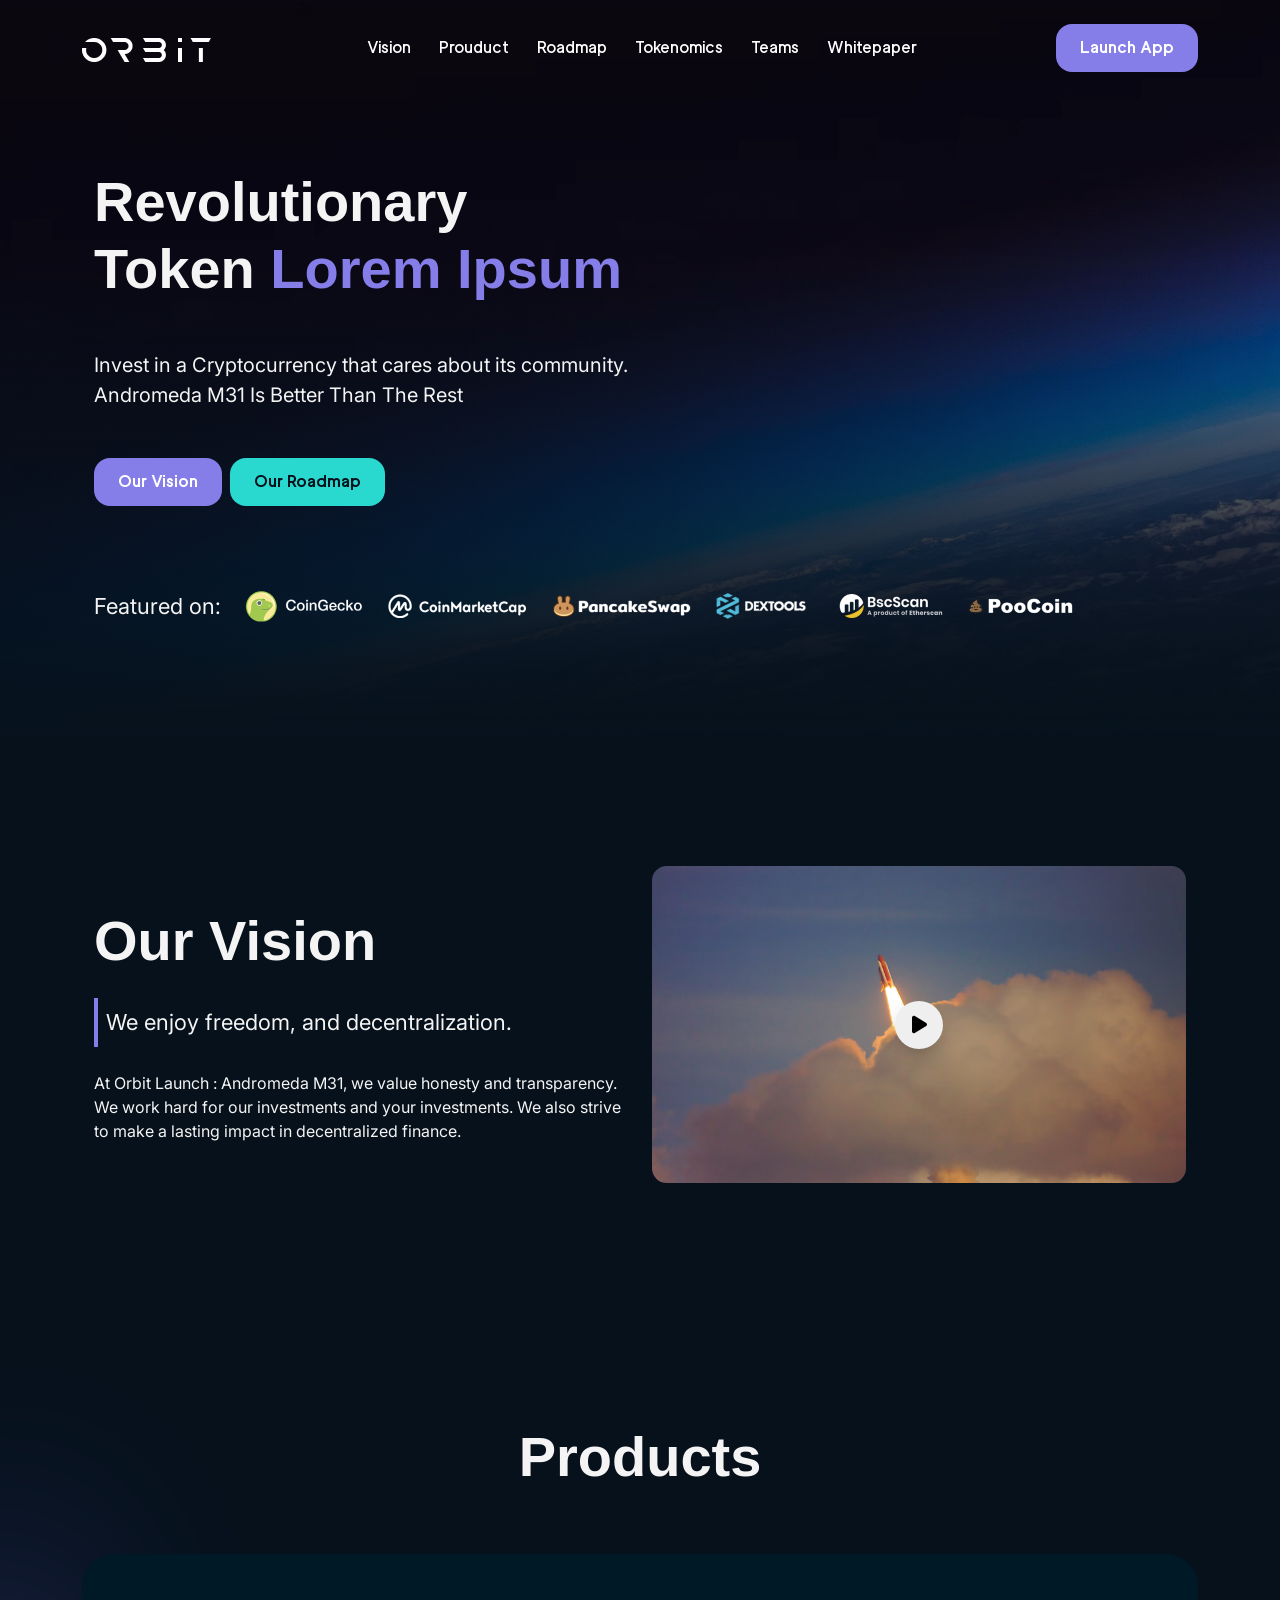
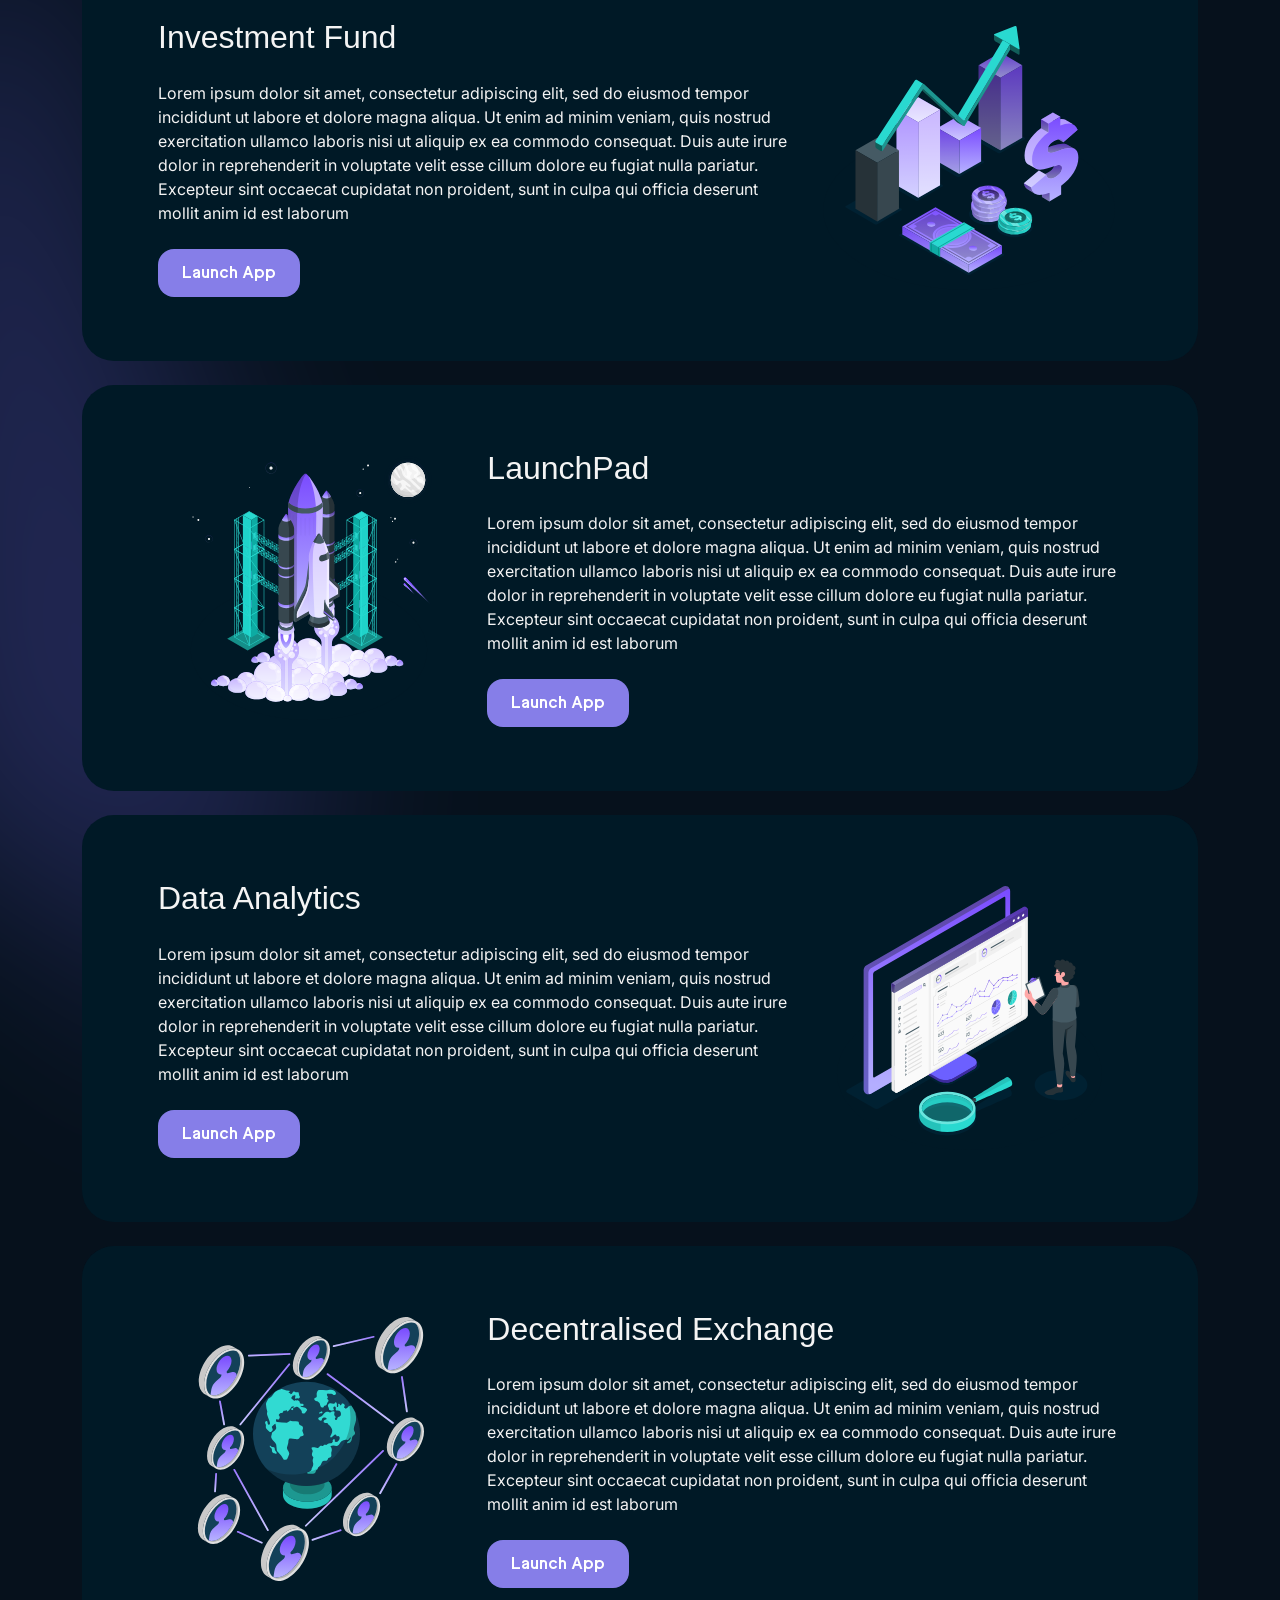
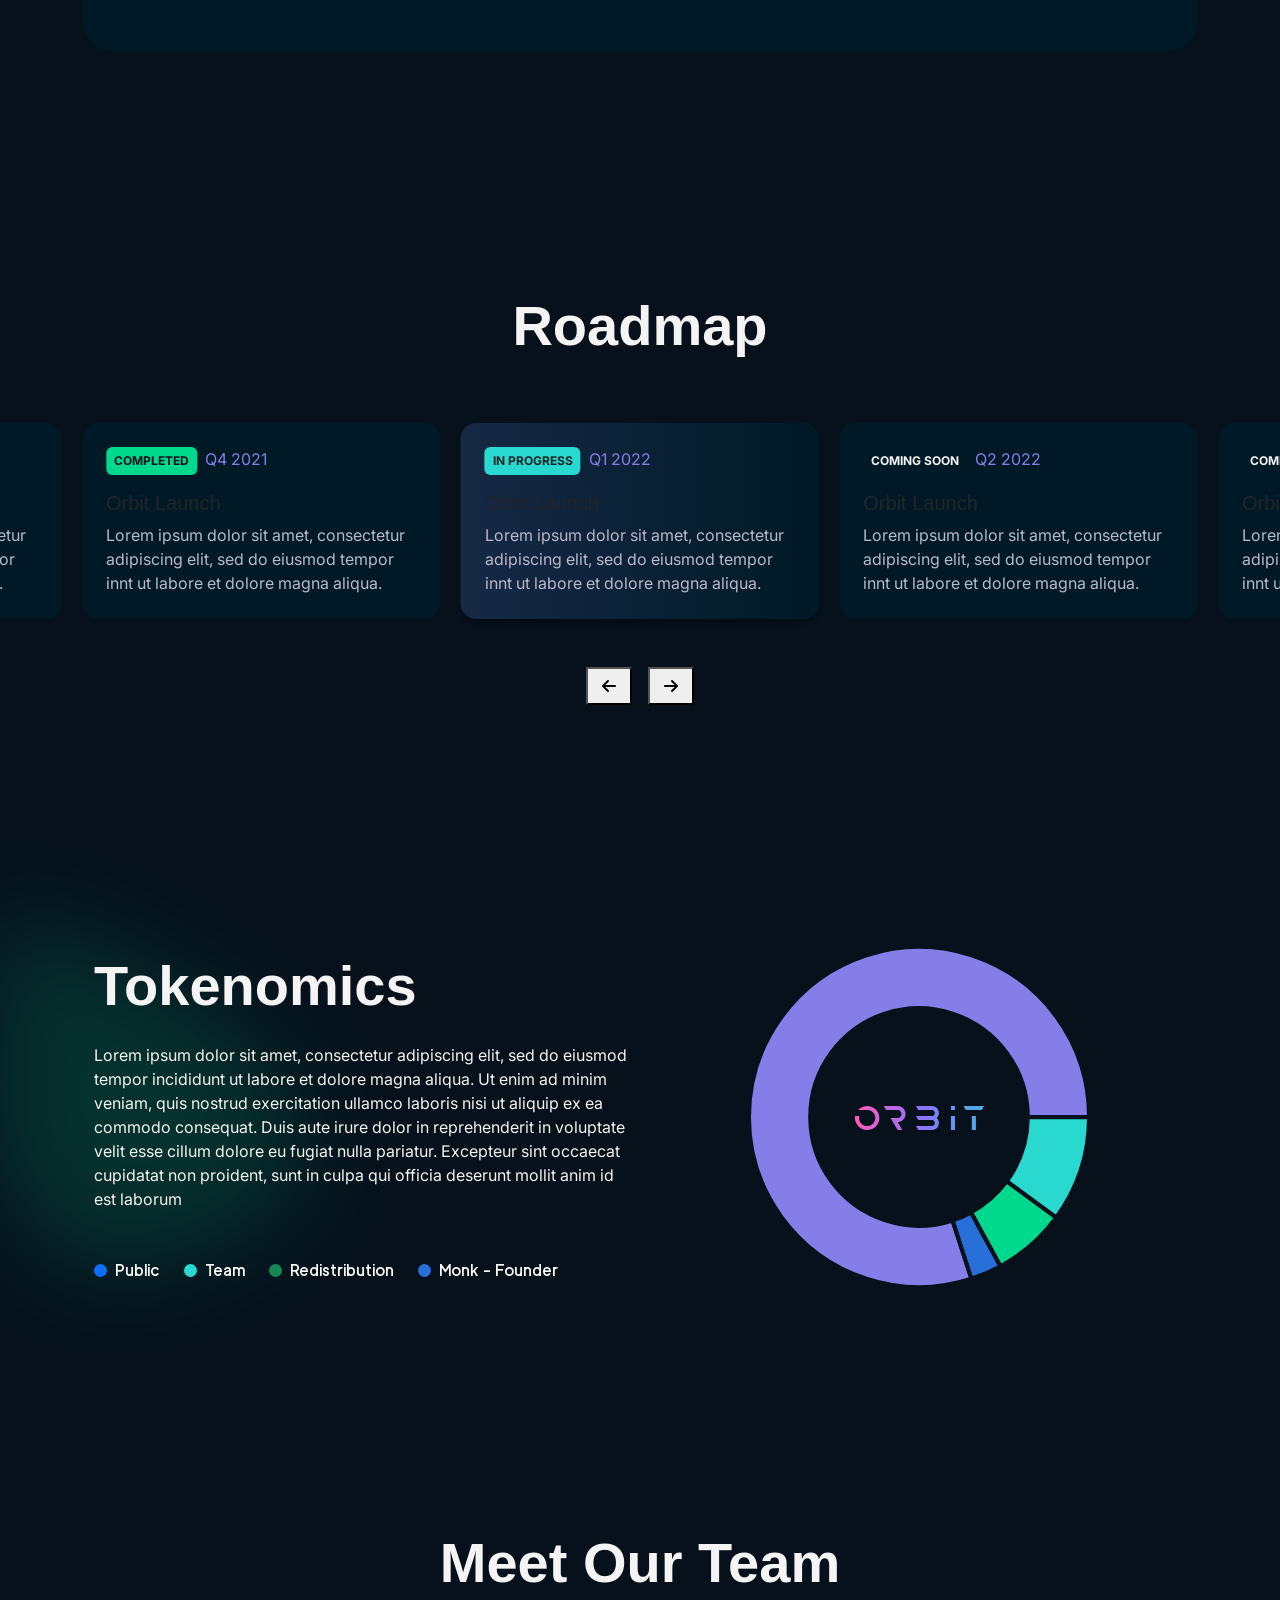
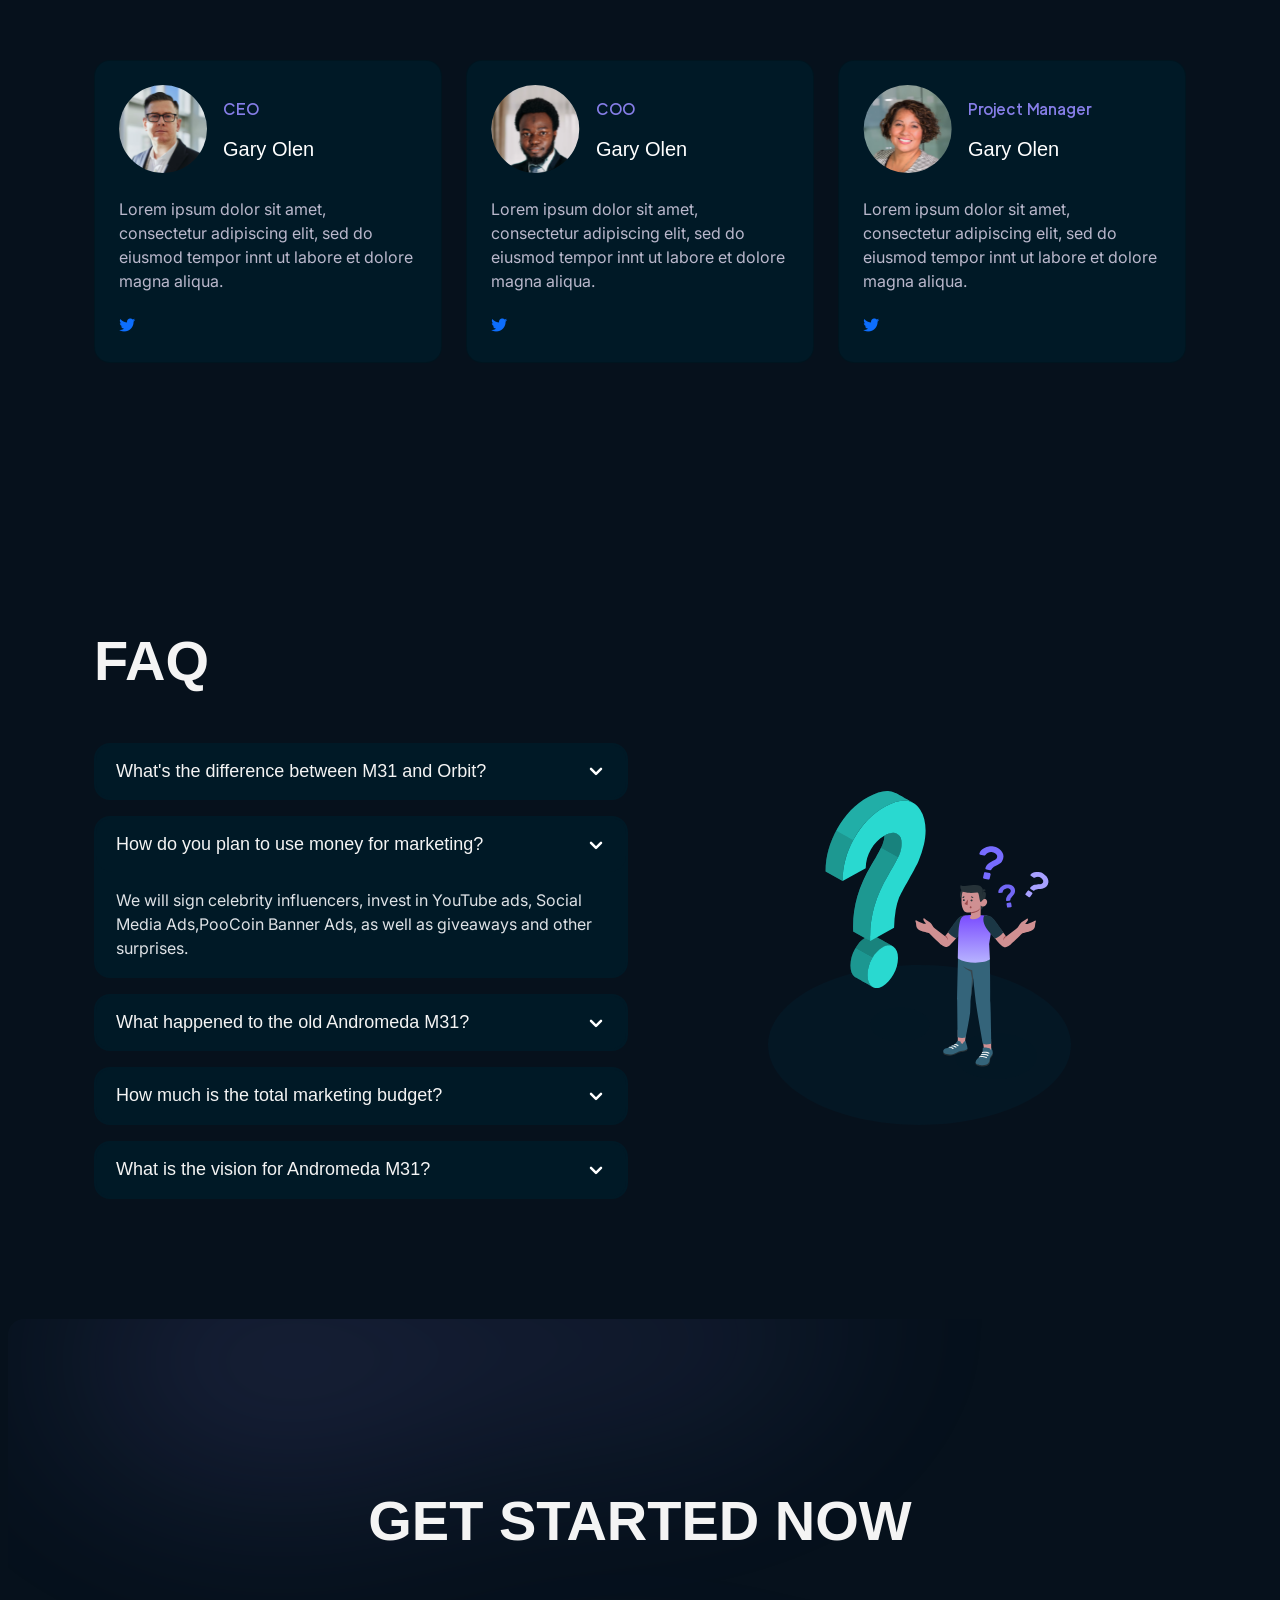
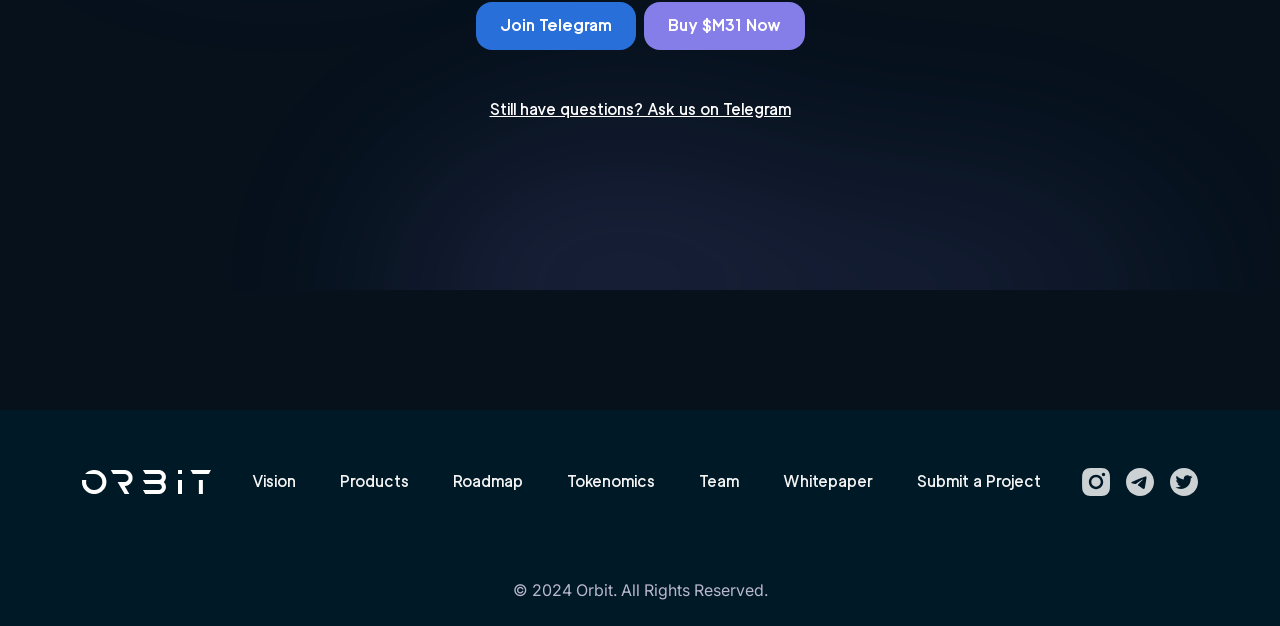
==== commit 1c40d0e9: "Updated code" ====
--- a/Index.html
+++ b/Index.html
@@ -88,7 +88,7 @@
     <div class="row row-gap-5 align-items-center">
       <div class="col-12 col-lg-6">
         <h2>Our Vision</h2>
-        <p class="shaded-line lh-base fs-22 mt-4">We enjoy freedom, and decentralization.</p>
+        <p class="vision-line lh-base fs-22 mt-4">We enjoy freedom, and decentralization.</p>
         <p class="mt-4">
           At Orbit Launch : Andromeda M31, we value honesty and transparency. We work hard for our investments and your
           investments. We also strive to make a lasting impact in decentralized finance.
@@ -132,7 +132,7 @@
       </div>
       <div class="product-cards-layout row flex-column-reverse flex-lg-row flex-md-row align-items-center rounded-5 mb-4">
         <div class="col-12 col-md-7 col-lg-8">
-          <h3 class="mt-2">Investment Fund</h3>
+          <h3 class="">Investment Fund</h3>
           <p class="mt-4">
             Lorem ipsum dolor sit amet, consectetur adipiscing elit, sed do eiusmod tempor incididunt ut labore et
             dolore magna aliqua. Ut enim ad minim veniam, quis nostrud exercitation ullamco laboris nisi ut aliquip
@@ -148,7 +148,7 @@
       </div>
       <div class="product-cards-layout row flex-lg-row-reverse flex-column-reverse flex-md-row align-items-center rounded-5  mb-4 ">
         <div class="col-12 col-md-7 col-lg-8">
-          <h3 class="mt-2">LaunchPad</h3>
+          <h3>LaunchPad</h3>
           <p class="mt-4">
             Lorem ipsum dolor sit amet, consectetur adipiscing elit, sed do eiusmod tempor incididunt ut labore et
             dolore magna aliqua. Ut enim ad minim veniam, quis nostrud exercitation ullamco laboris nisi ut aliquip
@@ -164,7 +164,7 @@
       </div>
       <div class="product-cards-layout row flex-column-reverse flex-lg-row flex-md-row align-items-center rounded-5 mb-4">
         <div class="col-12 col-md-7 col-lg-8">
-          <h3 class="mt-2">Data Analytics</h3>
+          <h3 class="">Data Analytics</h3>
           <p class="mt-4">
             Lorem ipsum dolor sit amet, consectetur adipiscing elit, sed do eiusmod tempor incididunt ut labore et
             dolore magna aliqua. Ut enim ad minim veniam, quis nostrud exercitation ullamco laboris nisi ut aliquip
@@ -180,7 +180,7 @@
       </div>
       <div class="product-cards-layout row flex-lg-row-reverse flex-column-reverse flex-md-row align-items-center rounded-5">
         <div class="col-12 col-md-7 col-lg-8">
-          <h3 class="mt-2">Decentralised Exchange</h3>
+          <h3 class="">Decentralised Exchange</h3>
           <p class="mt-4">
             Lorem ipsum dolor sit amet, consectetur adipiscing elit, sed do eiusmod tempor incididunt ut labore et
             dolore magna aliqua. Ut enim ad minim veniam, quis nostrud exercitation ullamco laboris nisi ut aliquip
@@ -209,22 +209,22 @@
         <div class="swiper-slide">
           <div class="card complete">
           <div class="d-flex gap-2 ">
-                <p class="badge bg-success text-dark">COMPLETED</p>
+                <p class="badge completed">COMPLETED</p>
                 <p class="text-primary">Q3 2021</p>
               </div>
                 <h6 class="fs-20 mt-3">Orbit Launch</h6>
-                <p class="text-seceondary lh-normal">Lorem ipsum dolor sit amet, consectetur adipiscing elit, sed do
+                <p class="text-seceondary lh-normal mt-2">Lorem ipsum dolor sit amet, consectetur adipiscing elit, sed do
                   eiusmod tempor innt ut labore et dolore magna aliqua.</p>
           </div>
         </div>
         <div class="swiper-slide">
           <div class="card complete">
             <div class="d-flex column-gap-2">
-              <p class="badge bg-success text-dark">COMPLETED</p>
+              <p class="badge completed ">COMPLETED</p>
               <p class="text-primary">Q4 2021</p>
               </div>
               <h6 class="fs-20 mt-3">Orbit Launch</h6>
-              <p class="text-seceondary lh-normal">Lorem ipsum dolor sit amet, consectetur adipiscing elit, sed do
+              <p class="text-seceondary lh-normal mt-2">Lorem ipsum dolor sit amet, consectetur adipiscing elit, sed do
                 eiusmod tempor innt ut labore et dolore magna aliqua.</p>
           </div>
         </div>
@@ -235,36 +235,36 @@
                 <p class="text-primary">Q1 2022</p>
               </div>
                 <h6 class="fs-20 mt-3">Orbit Launch</h6>
-                <p class="text-seceondary lh-normal">Lorem ipsum dolor sit amet, consectetur adipiscing elit, sed
+                <p class="text-seceondary lh-normal mt-2">Lorem ipsum dolor sit amet, consectetur adipiscing elit, sed
                   do eiusmod tempor innt ut labore et dolore magna aliqua.</p>
           </div>
         </div>
         <div class="swiper-slide">
           <div class="card coming">
             <div class="d-flex column-gap-2">
-                <p class="badge bg-dark">COMING SOON</p>
+                <p class="badge coming-soon">COMING SOON</p>
                 <p class="text-primary">Q2 2022</p>
               </div>
                 <h6 class="fs-20 mt-3">Orbit Launch</h6>
-                <p class="text-seceondary lh-normal">Lorem ipsum dolor sit amet, consectetur adipiscing elit, sed do
+                <p class="text-seceondary lh-normal mt-2">Lorem ipsum dolor sit amet, consectetur adipiscing elit, sed do
                   eiusmod tempor innt ut labore et dolore magna aliqua.</p>  
           </div>
         </div>
         <div class="swiper-slide">
           <div class="card coming">
             <div class="d-flex column-gap-2">
-                <p class="badge bg-dark">COMING SOON</p>
+                <p class="badge coming-soon">COMING SOON</p>
                 <p class="series">Q2 2022</p>
               </div>
                 <h6 class="fs-20 mt-3">Orbit Launch</h6>
-                <p class="text-seceondary lh-normal">Lorem ipsum dolor sit amet, consectetur adipiscing elit, sed do
+                <p class="text-seceondary lh-normal mt-2">Lorem ipsum dolor sit amet, consectetur adipiscing elit, sed do
                   eiusmod tempor innt ut labore et dolore magna aliqua.</p>
           </div>
         </div>
       </div>
-      <div class="d-flex justify-content-center gap-3 mt-5 icons-size">
-        <i class="fa-solid fa-arrow-left p-2  icons previous"></i>
-        <i class="fa-solid fa-arrow-right p-2 icons next"></i>
+      <div class="d-flex justify-content-center gap-3 mt-5">
+        <button class="swiper-button previous"><i class="fa-solid fa-arrow-left p-2"></i></button>
+        <button class="swiper-button next"><i class="fa-solid fa-arrow-right p-2"></i></button>
       </div>
     </div>
   </div>
@@ -530,15 +530,15 @@
   breakpoints: {
     320: {
       slidesPerView: 1,
-      spaceBetween:5,
+      spaceBetween:20,
     },
   576:{
     slidesPerView:1.5,
-    spaceBetween:10,
+    spaceBetween:20,
   },
     768:{
       slidesPerView:1.7,
-      spaceBetween:10,
+      spaceBetween:20,
     },
     992:{
     slidesPerView:2.5,
@@ -546,7 +546,7 @@
   },
     1200:{
       slidesPerView:3,
-      spaceBetween:10,
+      spaceBetween:20,
 
     }
   },
@@ -554,18 +554,7 @@
     nextEl: '.next',
     prevEl: '.previous',
   },
-  on: {
-    reachEnd: function () {
-      document.querySelector('.next').classList.replace('icons', 'disabled');
-    },
-    reachBeginning: function () {
-      document.querySelector('.previous').classList.replace('icons', 'disabled');
-    },
-    fromEdge: function () {
-      document.querySelector('.next').classList.replace('disabled', 'icons');
-      document.querySelector('.previous').classList.replace('disabled', 'icons');
-    }
-  }
+  
 });
   </script>
   <script>
--- a/asset/css/main.css
+++ b/asset/css/main.css
@@ -63,11 +63,13 @@
   background: #296fd9;
 color: #F4F4F4;
 }
-.bg-success{
-  background-color: #00d98d!important;
-}
-.bg-dark{
-  background-color: #001926!important;
+.completed{
+  background-color: #00d98d;
+  color:#06111C ;
+}
+.coming-soon{
+  background-color: #001926;
+  color: #F4F4F4;
 }
 .text-primary{
   color:#867EE8!important;
@@ -99,6 +101,7 @@
   }
   h3{
     font-size:32px;
+    font-weight: 500;
   
   }
   h4{
@@ -114,7 +117,7 @@
     width: 100%;
     padding-top:24px;
    padding-bottom: 24px;
-    transition: background-color 0.2s ease;
+    transition: background-color 0.1s smooth;
   }
   .navbar.scrolled {
     background-color: #06111C;
@@ -140,7 +143,7 @@
   padding-top:40px;
   }
   /* Vision starts */
-  .shaded-line{
+  .vision-line{
       padding: 8px;
       border-left:4px solid #867EE8;
   } 
@@ -190,6 +193,7 @@
     border: 3px;
     padding: 24px;    
     cursor: pointer;
+    background-color: #001926;
   }
   .complete{
     background-color: #001926;
@@ -201,26 +205,22 @@
   .coming{
   background-color:#06111C;
   }
-  .swiper-slide-active{
-      border: 3px solid var(--color-purple, #867EE8);
+  .roadmap-section>.swiper-slide-active{
+      border: 3px solid  #867EE8;
       border-radius: 16px; 
       background: linear-gradient(90deg, rgba(134, 126, 232, 0.16) 0%, rgba(134, 126, 232, 0.00) 100%), #06111C;
       box-shadow: 0px 4px 4px 0px rgba(0, 0, 0, 0.25); 
     }
-  .icons{
+  .roadmap-section>.swiper-button{
     border: 2px solid white ;
-    color: #F4F4F4;
-    background-color:transparent;
-    border-radius:100% ;
-  }
-  .icons:hover{
-    background-color: #F4F4F4;
-    color: #001926;
-  }
- .disabled{
+    color: #F4F4F4!important;
+    background-color:transparent!important;
+    border-radius:100%!important;
+  }
+ .swiper-button-disabled{
  border:2px solid #808080;
- color:#808080; 
- background-color: transparent;
+ color:#808080!important; 
+ background-color: transparent!important;
  border-radius: 100%;       
     }
   .badge{
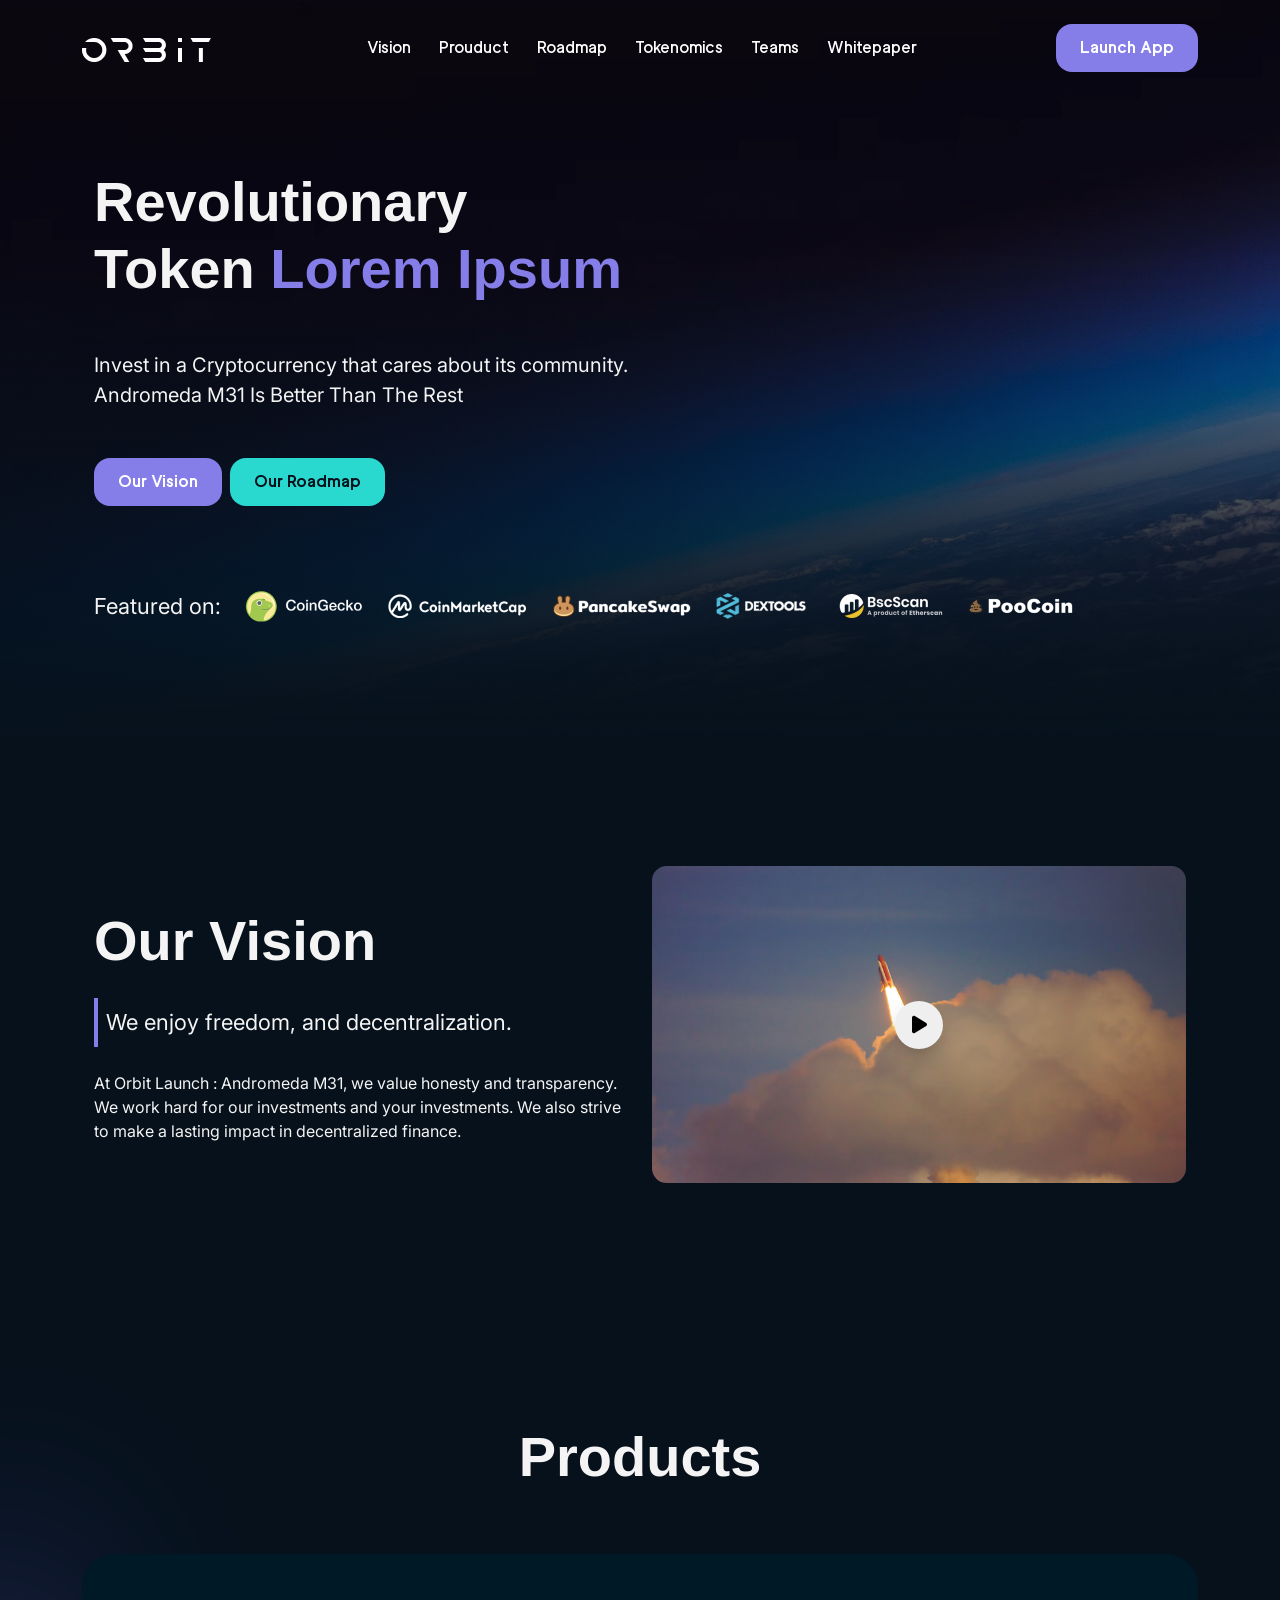
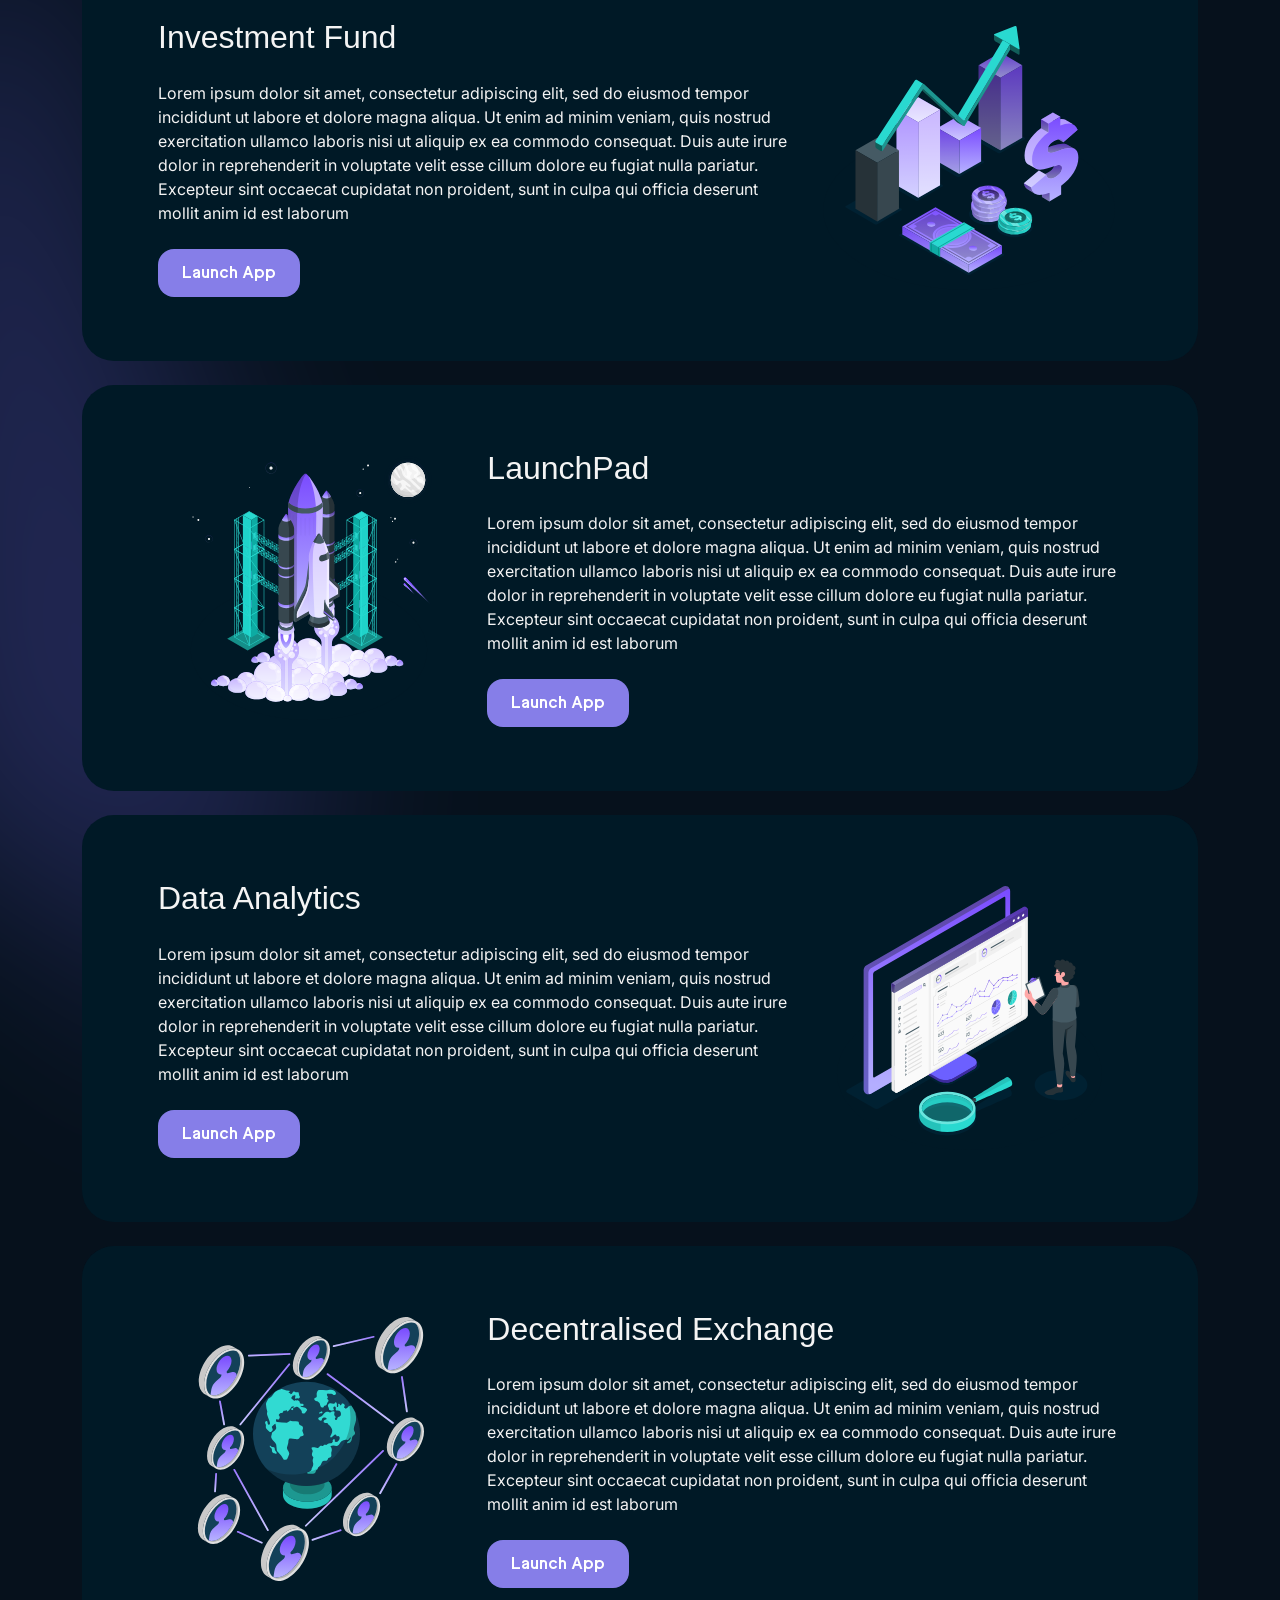
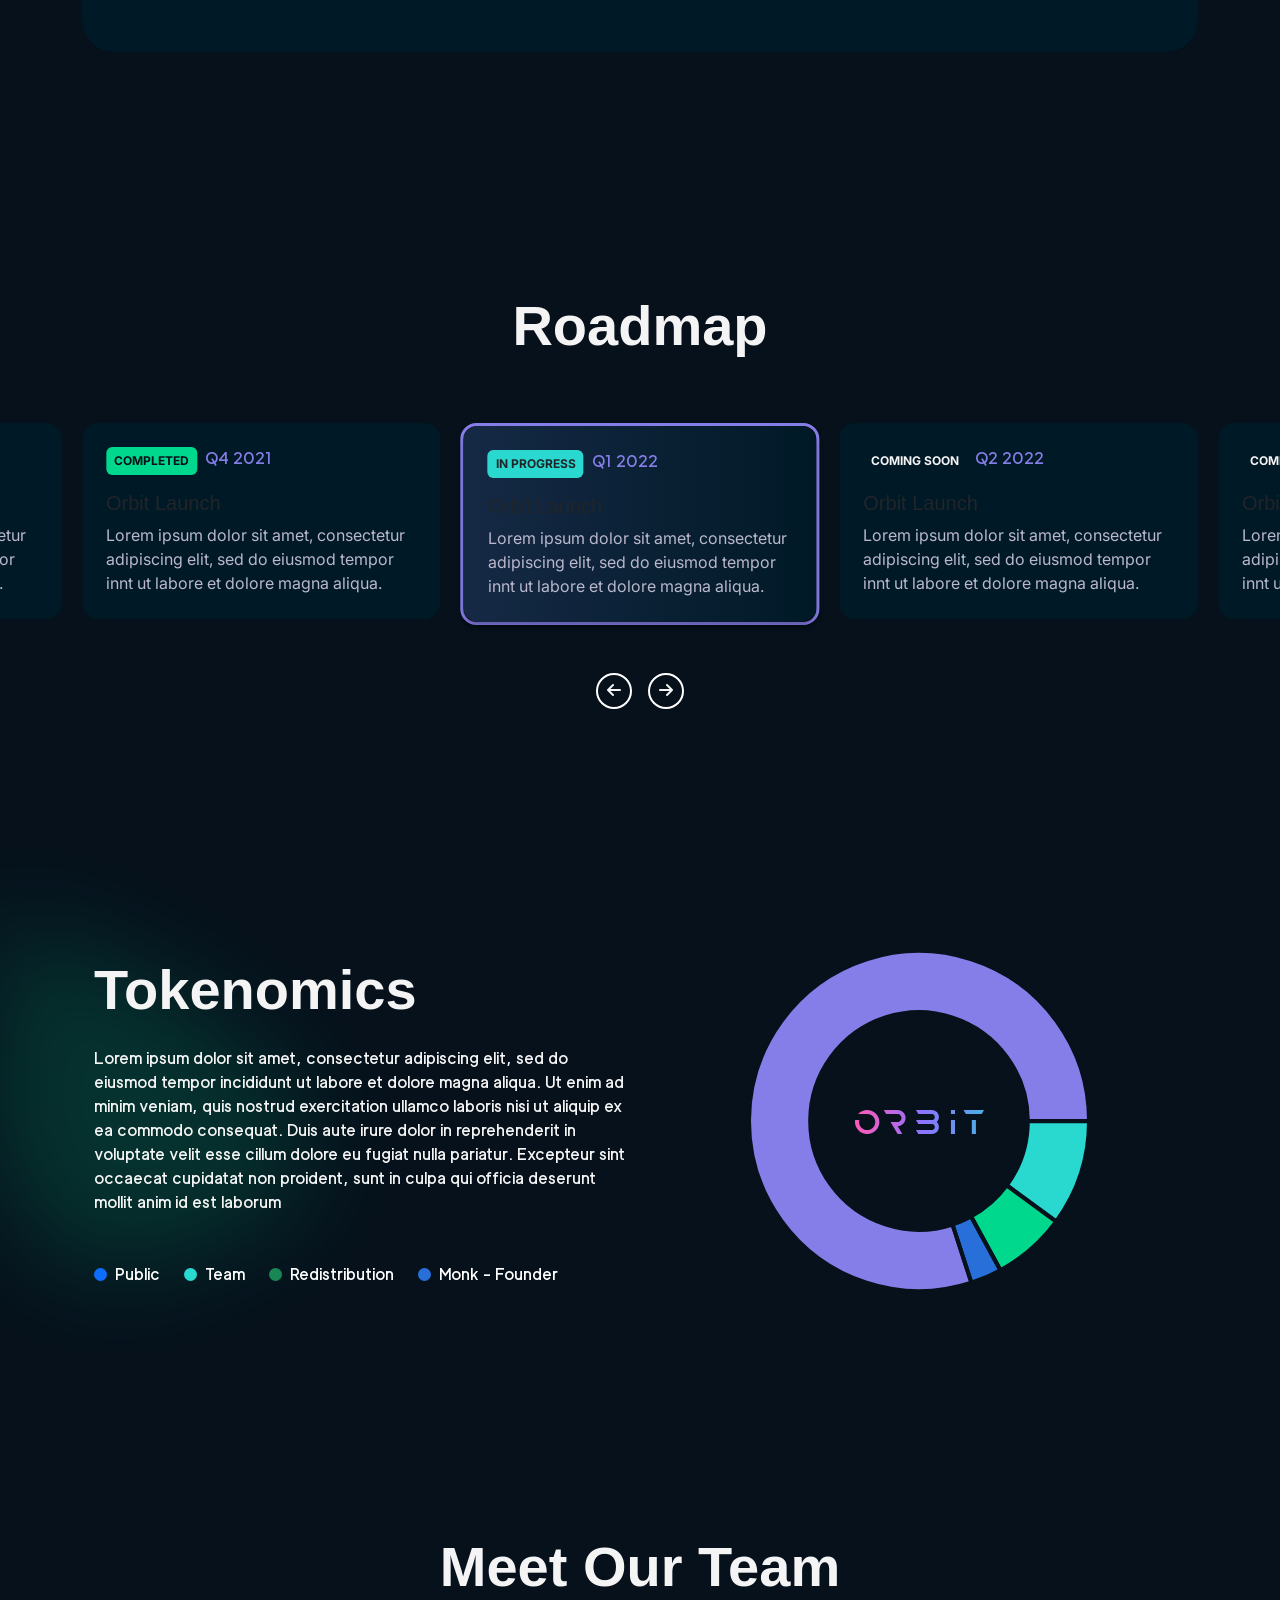
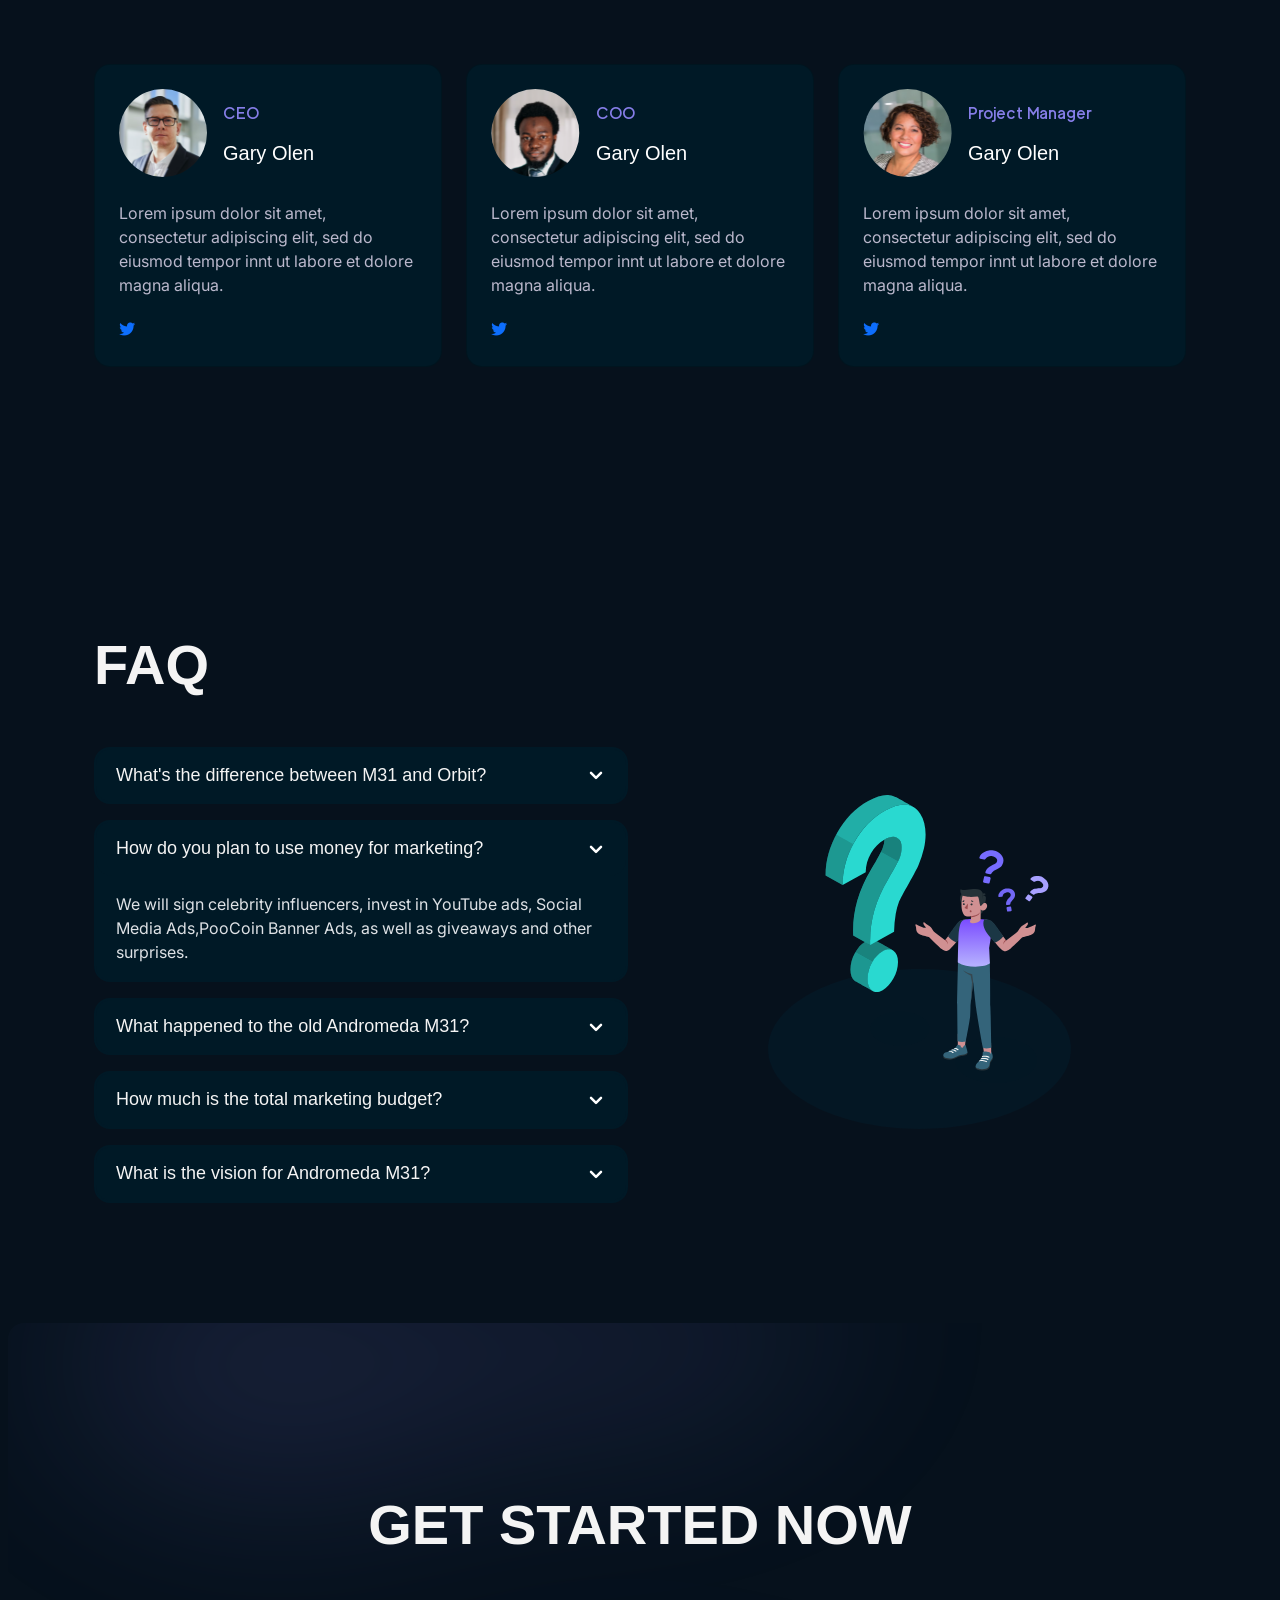
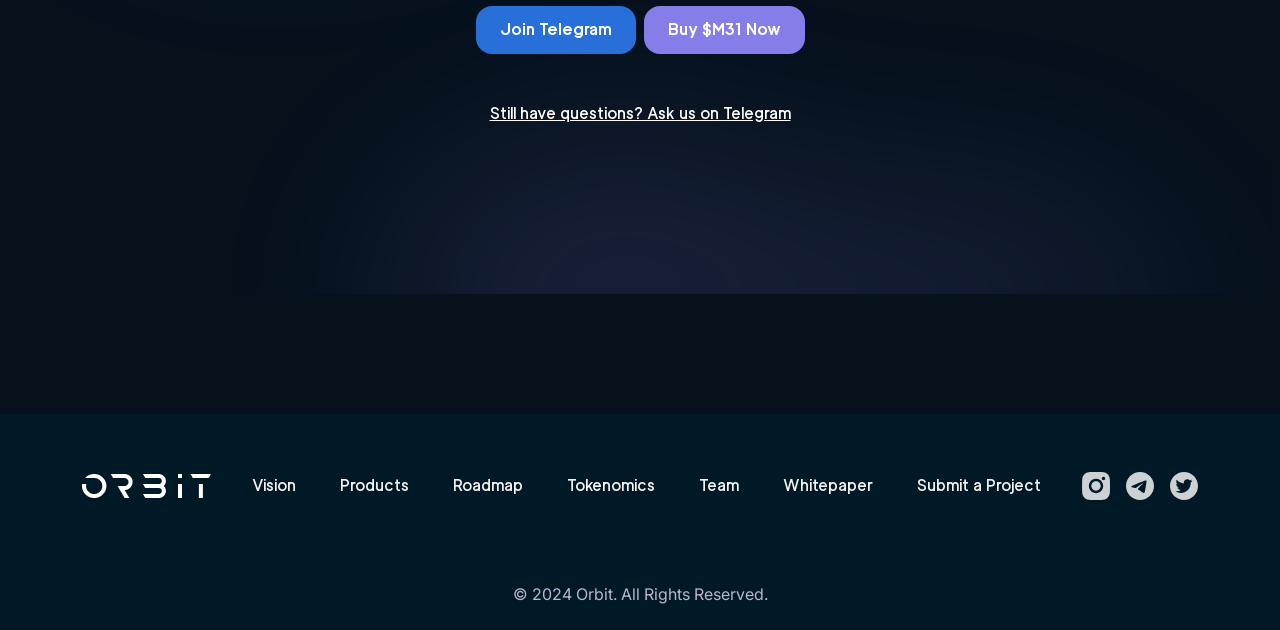
==== commit f6f08deb: "Updated code" ====
--- a/Index.html
+++ b/Index.html
@@ -210,7 +210,7 @@
           <div class="card complete">
           <div class="d-flex gap-2 ">
                 <p class="badge completed">COMPLETED</p>
-                <p class="text-primary">Q3 2021</p>
+                <p class="text-primary font-Luxora">Q3 2021</p>
               </div>
                 <h6 class="fs-20 mt-3">Orbit Launch</h6>
                 <p class="text-seceondary lh-normal mt-2">Lorem ipsum dolor sit amet, consectetur adipiscing elit, sed do
@@ -221,7 +221,7 @@
           <div class="card complete">
             <div class="d-flex column-gap-2">
               <p class="badge completed ">COMPLETED</p>
-              <p class="text-primary">Q4 2021</p>
+              <p class="text-primary font-Luxora">Q4 2021</p>
               </div>
               <h6 class="fs-20 mt-3">Orbit Launch</h6>
               <p class="text-seceondary lh-normal mt-2">Lorem ipsum dolor sit amet, consectetur adipiscing elit, sed do
@@ -232,7 +232,7 @@
           <div class="card progess">
                 <div class="d-flex column-gap-2">
                 <p class="badge bg-seceondary text-dark">IN PROGRESS</p>
-                <p class="text-primary">Q1 2022</p>
+                <p class="text-primary font-Luxora">Q1 2022</p>
               </div>
                 <h6 class="fs-20 mt-3">Orbit Launch</h6>
                 <p class="text-seceondary lh-normal mt-2">Lorem ipsum dolor sit amet, consectetur adipiscing elit, sed
@@ -243,7 +243,7 @@
           <div class="card coming">
             <div class="d-flex column-gap-2">
                 <p class="badge coming-soon">COMING SOON</p>
-                <p class="text-primary">Q2 2022</p>
+                <p class="text-primary font-Luxora">Q2 2022</p>
               </div>
                 <h6 class="fs-20 mt-3">Orbit Launch</h6>
                 <p class="text-seceondary lh-normal mt-2">Lorem ipsum dolor sit amet, consectetur adipiscing elit, sed do
@@ -254,7 +254,7 @@
           <div class="card coming">
             <div class="d-flex column-gap-2">
                 <p class="badge coming-soon">COMING SOON</p>
-                <p class="series">Q2 2022</p>
+                <p class="text-primary font-Luxora">Q2 2022</p>
               </div>
                 <h6 class="fs-20 mt-3">Orbit Launch</h6>
                 <p class="text-seceondary lh-normal mt-2">Lorem ipsum dolor sit amet, consectetur adipiscing elit, sed do
@@ -263,8 +263,8 @@
         </div>
       </div>
       <div class="d-flex justify-content-center gap-3 mt-5">
-        <button class="swiper-button previous"><i class="fa-solid fa-arrow-left p-2"></i></button>
-        <button class="swiper-button next"><i class="fa-solid fa-arrow-right p-2"></i></button>
+        <button class="swiper-button previous"><i class="fa-solid fa-arrow-left"></i></button>
+        <button class="swiper-button next"><i class="fa-solid fa-arrow-right "></i></button>
       </div>
     </div>
   </div>
@@ -275,7 +275,7 @@
         <div class="row flex-column flex-md-row align-items-center row-gap-5">
             <div class="col-12 col-lg-6 ">
                 <h2>Tokenomics</h2>
-                <p class="mt-4">
+                <p class="mt-4 font-Luxora">
                     Lorem ipsum dolor sit amet, consectetur adipiscing elit, sed do eiusmod tempor incididunt ut labore et dolore magna aliqua. Ut enim ad minim veniam, quis nostrud exercitation ullamco laboris nisi ut aliquip ex ea commodo consequat. Duis aute irure dolor
                     in reprehenderit in voluptate velit esse cillum dolore eu fugiat nulla pariatur. Excepteur sint occaecat cupidatat non proident, sunt in culpa qui officia deserunt mollit anim id est laborum
                 </p>
--- a/asset/css/main.css
+++ b/asset/css/main.css
@@ -25,6 +25,12 @@
 h1,h2,h3,h4,h5,h6{
   font-family: "Luxora Grostek",sans-serif;
   margin:0;
+}
+.font-Inter{
+  font-family: "Inter",sans-serif;
+}
+.font-Luxora{
+  font-family: "Luxora Grotesk",sans-serif;
 }
     .btn{
       padding:12px 24px;
@@ -205,23 +211,29 @@
   .coming{
   background-color:#06111C;
   }
-  .roadmap-section>.swiper-slide-active{
+.swiper-slide-active{
       border: 3px solid  #867EE8;
       border-radius: 16px; 
       background: linear-gradient(90deg, rgba(134, 126, 232, 0.16) 0%, rgba(134, 126, 232, 0.00) 100%), #06111C;
       box-shadow: 0px 4px 4px 0px rgba(0, 0, 0, 0.25); 
     }
-  .roadmap-section>.swiper-button{
+.roadmap-section .swiper-button{
     border: 2px solid white ;
-    color: #F4F4F4!important;
-    background-color:transparent!important;
-    border-radius:100%!important;
-  }
- .swiper-button-disabled{
- border:2px solid #808080;
+    color: #F4F4F4;
+    padding: 0;
+    width: 36px;
+    height: 36px;
+    background-color:transparent;
+    border-radius:100%;
+  }
+  .roadmap-section .swiper-button:hover{
+    background-color: #F4F4F4;
+    color: #06111C;
+  }
+  .roadmap-section .swiper-button-disabled{
+ border-color:#808080!important;
+ background-color:transparent!important;
  color:#808080!important; 
- background-color: transparent!important;
- border-radius: 100%;       
     }
   .badge{
     padding:8px;
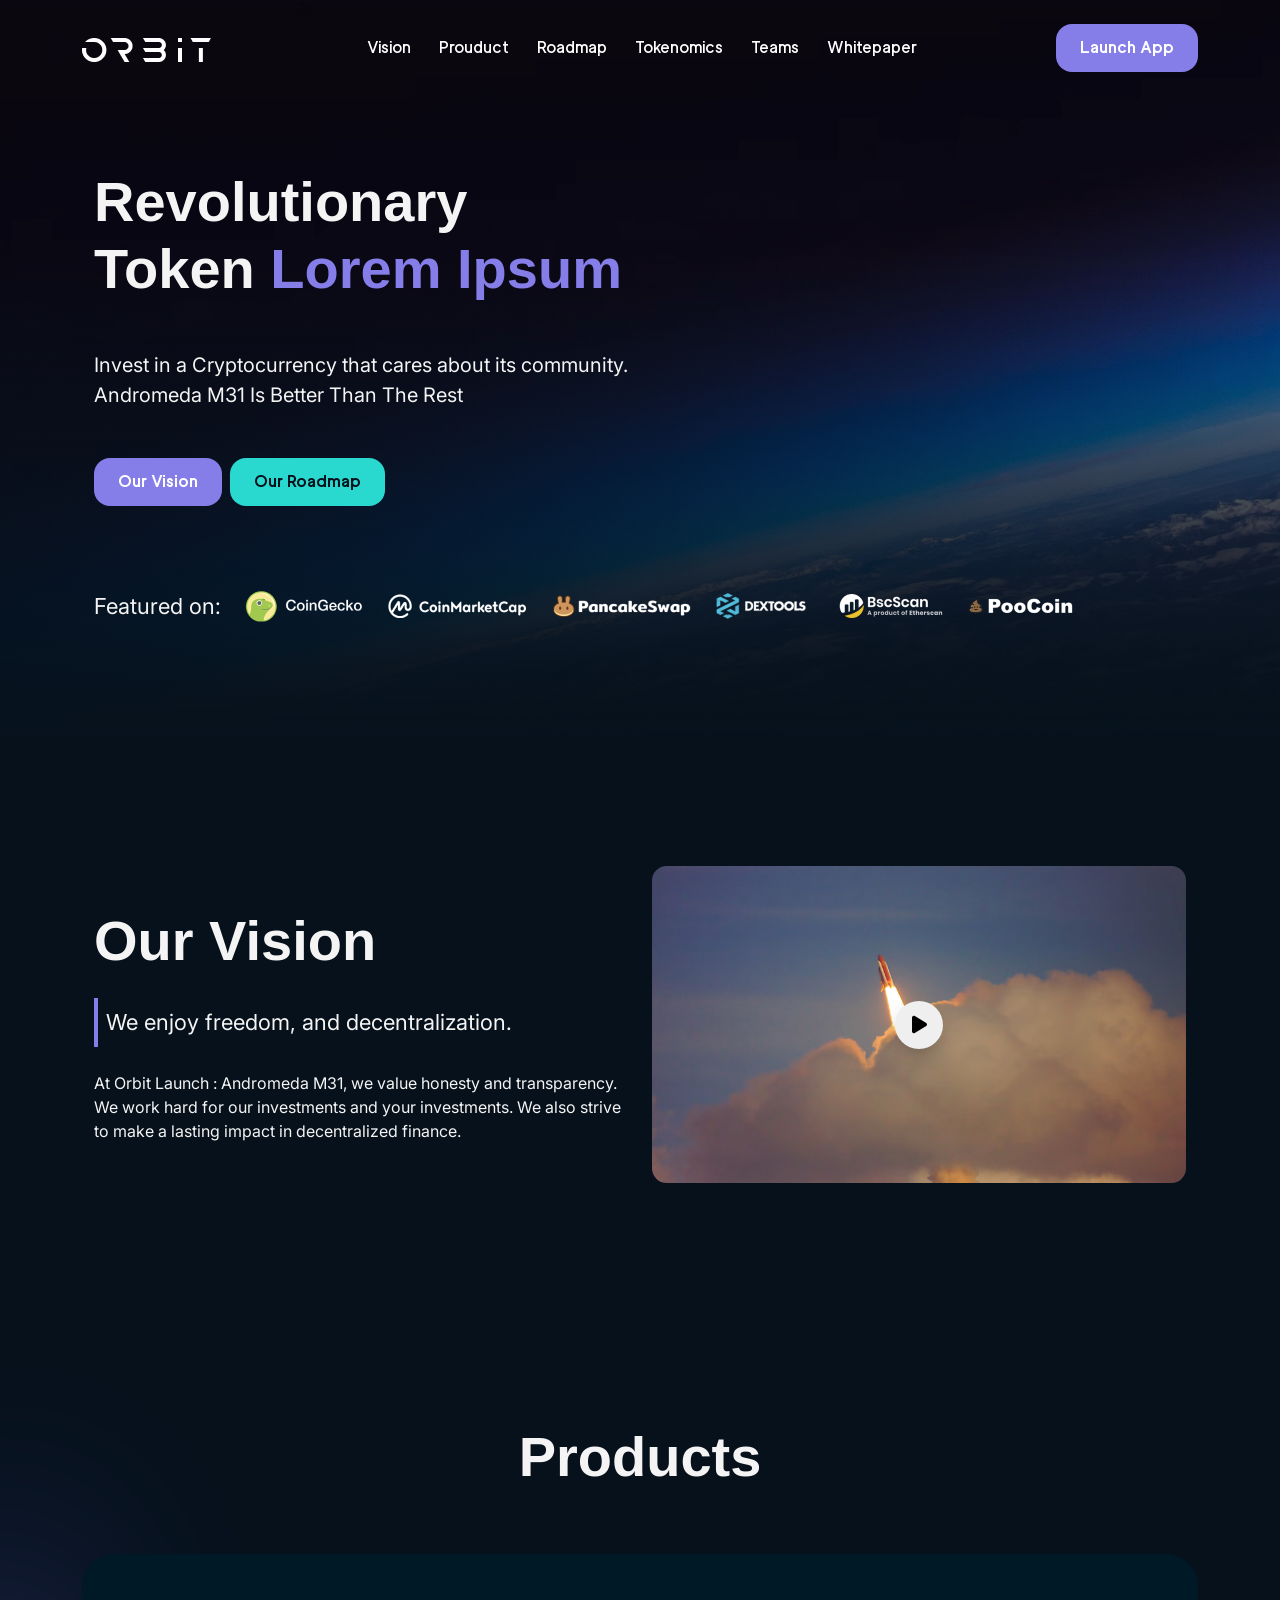
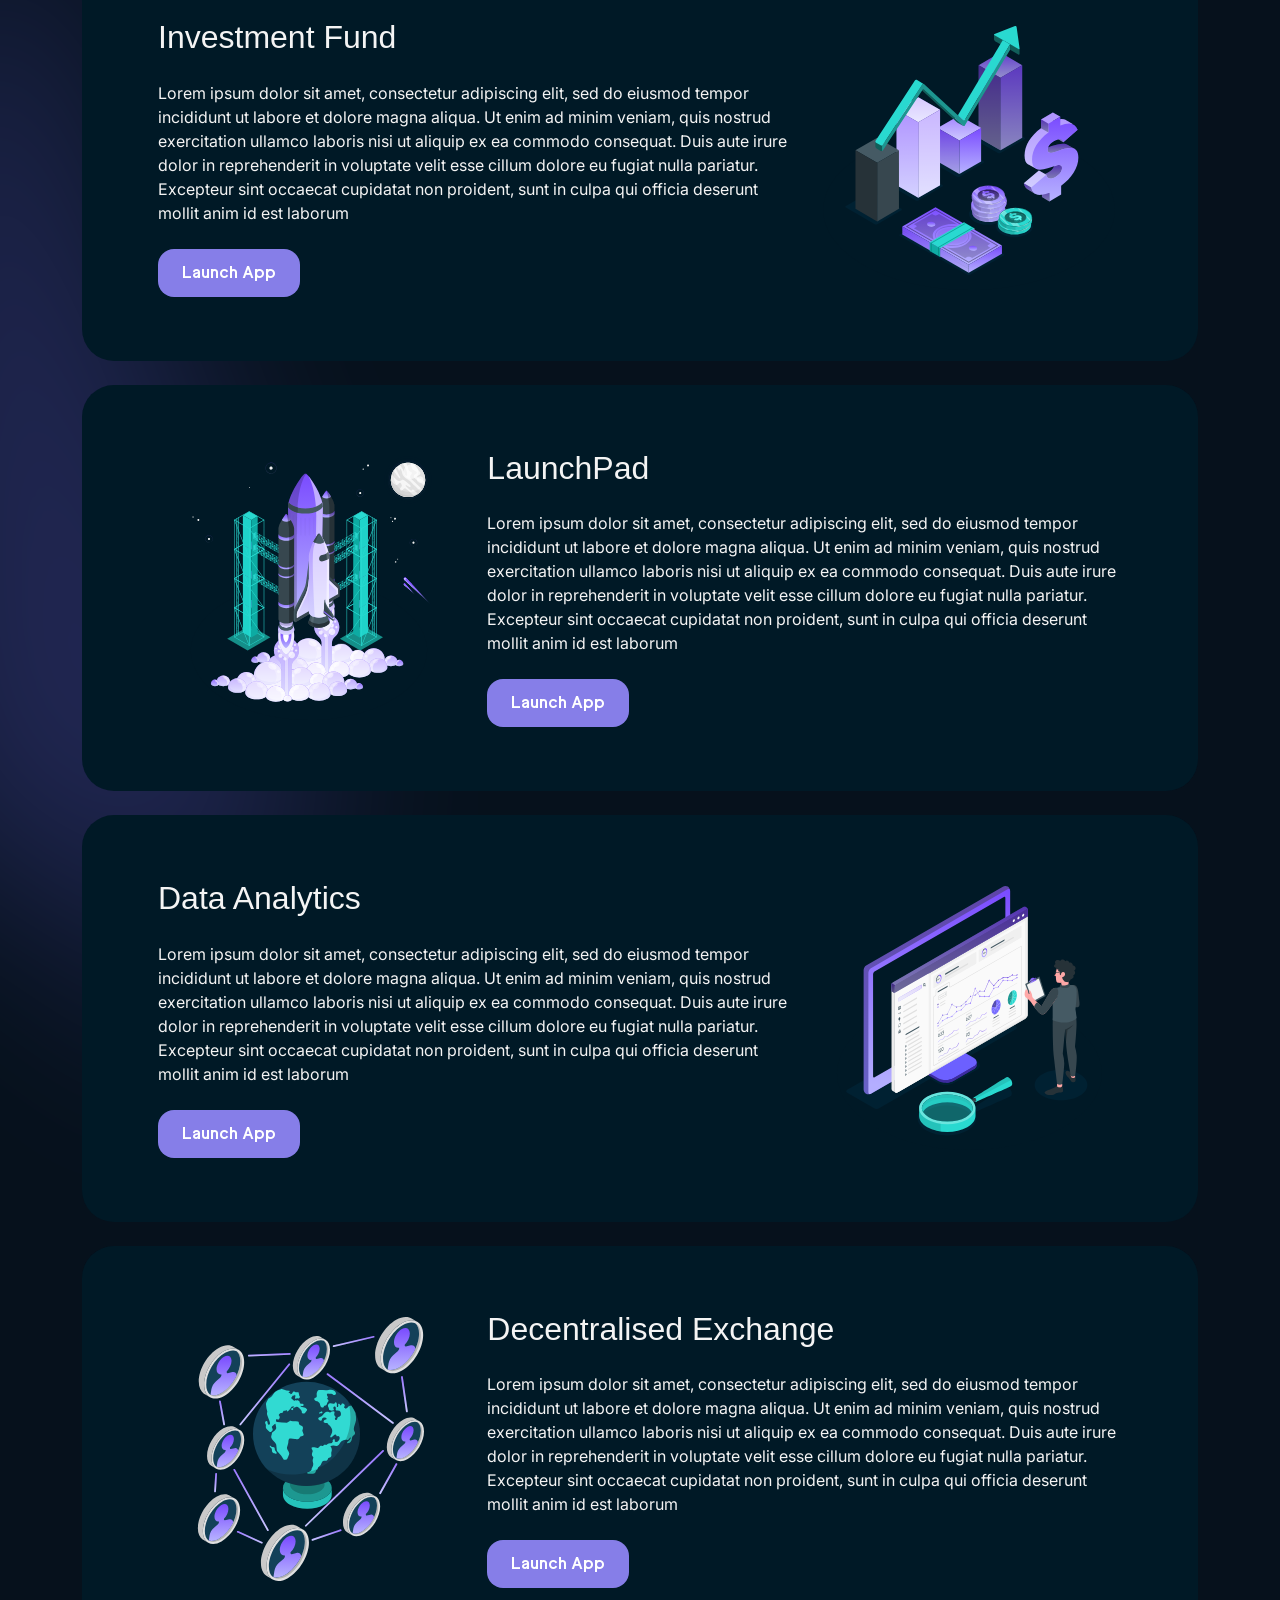
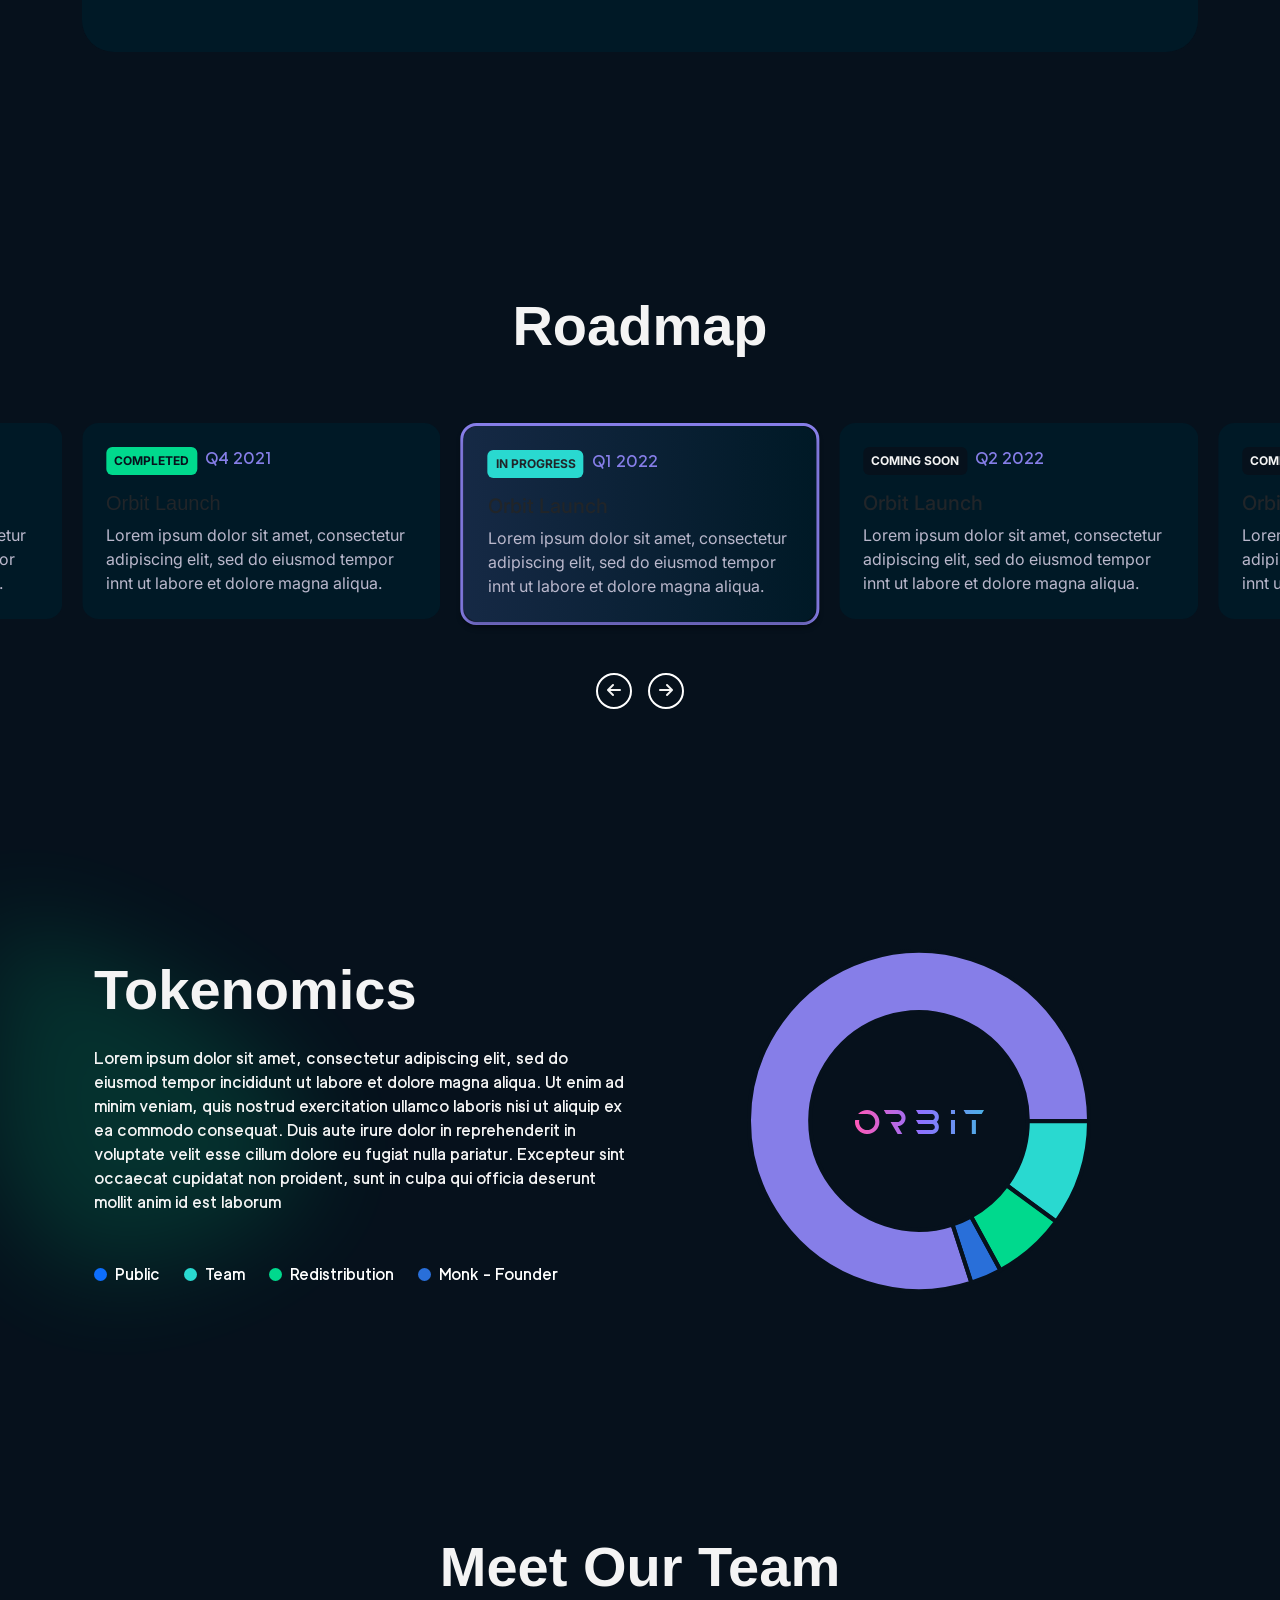
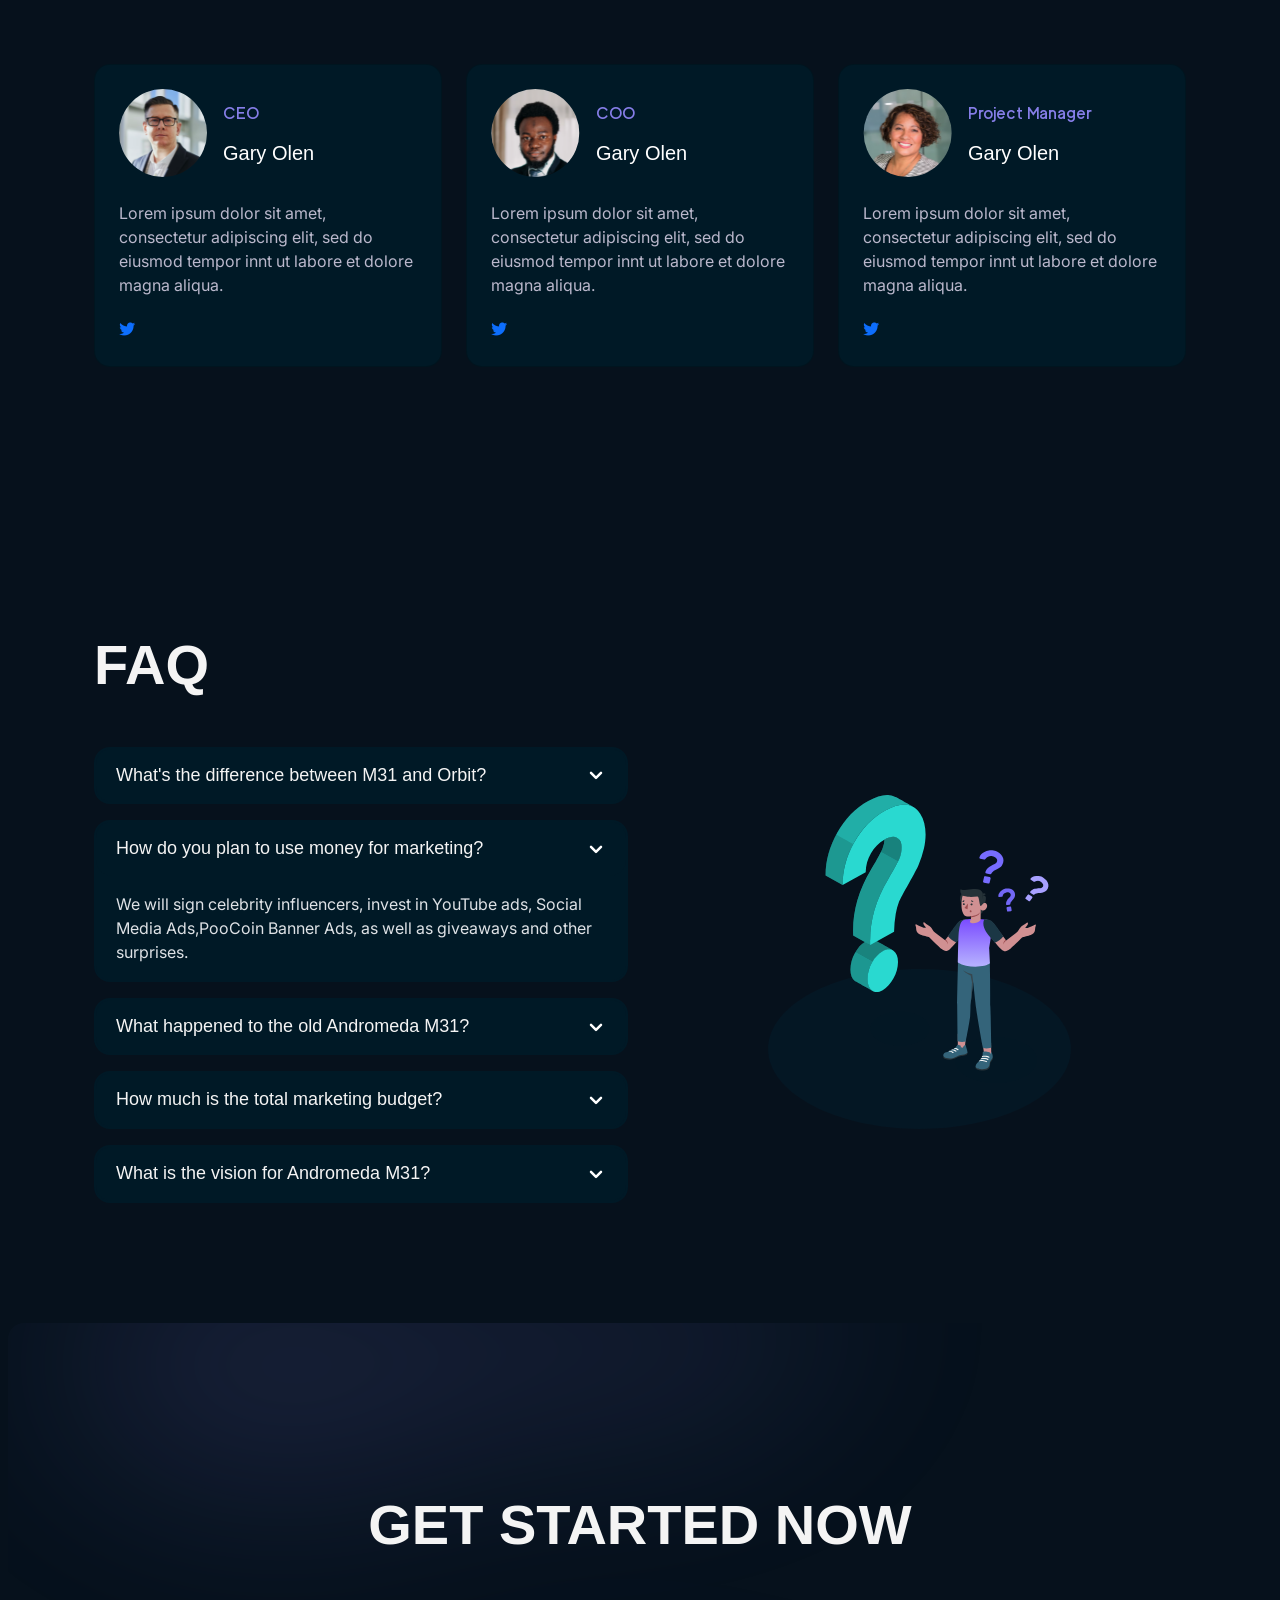
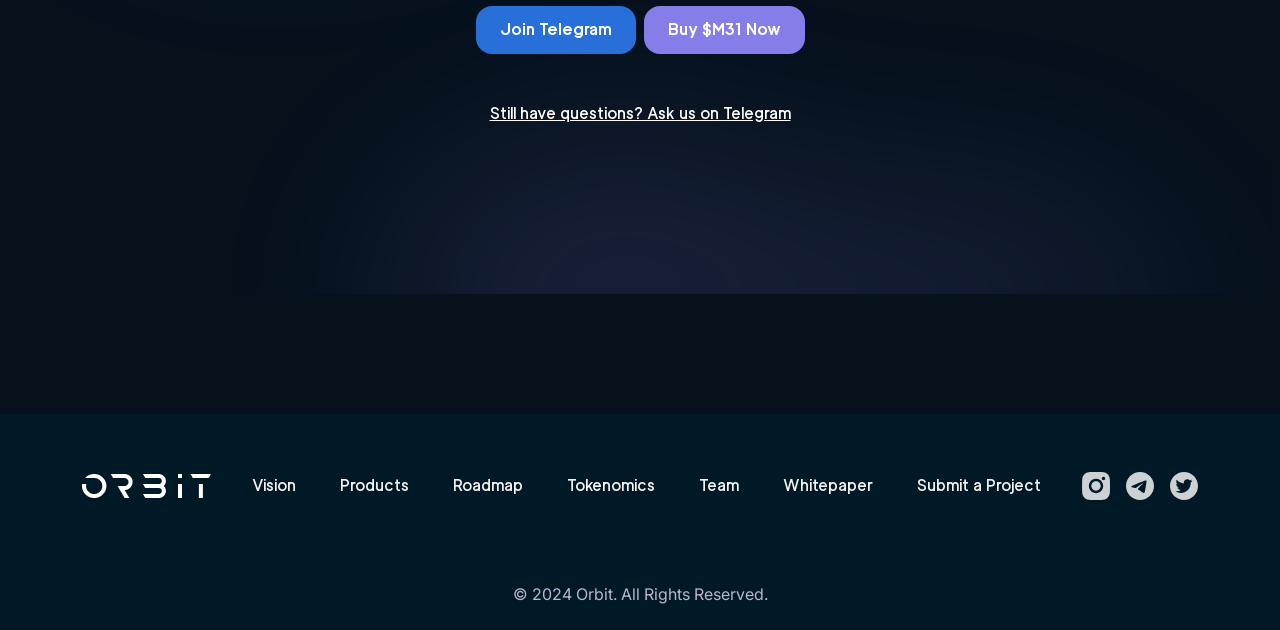
==== commit bf92ed97: "Updated code" ====
--- a/Index.html
+++ b/Index.html
@@ -34,7 +34,7 @@
           <li class="nav-item">
             <a class="nav-link text-white" href="#">Prouduct</a>
           </li>
-          <li class="nav-item">
+          <li class="nav-item">     
             <a class="nav-link text-white" href="#">Roadmap</a>
           </li>
           <li class="nav-item">
@@ -72,12 +72,12 @@
           </div>
           <div class="d-flex flex-wrap mt-6 align-items-center gap-4">
             <p class=" fs-22">Featured on:</p>
-            <a href="#"><img src="/asset/images/image 10.png"></a>
-            <a href=""><img src="/asset/images/image 11.png"></a>
-            <a href=""><img src="/asset/images/image 12.png"></a>
-            <a href=""><img src="/asset/images/image 13.png"></a>
-            <a href=""><img src="/asset/images/image 14.png"></a>
-            <a href=""><img src="/asset/images/image 15.png"></a>
+            <p href="#"><img src="/asset/images/image 10.png"></p>
+            <p href=""><img src="/asset/images/image 11.png"></p>
+            <p href=""><img src="/asset/images/image 12.png"></p>
+            <p href=""><img src="/asset/images/image 13.png"></p>
+            <p href=""><img src="/asset/images/image 14.png"></p>
+            <p href=""><img src="/asset/images/image 15.png"></p>
           </div>
         </div>
       </div>
@@ -212,7 +212,7 @@
                 <p class="badge completed">COMPLETED</p>
                 <p class="text-primary font-Luxora">Q3 2021</p>
               </div>
-                <h6 class="fs-20 mt-3">Orbit Launch</h6>
+                <h6 class="fs-20 mt-3 font-Inter">Orbit Launch</h6>
                 <p class="text-seceondary lh-normal mt-2">Lorem ipsum dolor sit amet, consectetur adipiscing elit, sed do
                   eiusmod tempor innt ut labore et dolore magna aliqua.</p>
           </div>
@@ -234,7 +234,7 @@
                 <p class="badge bg-seceondary text-dark">IN PROGRESS</p>
                 <p class="text-primary font-Luxora">Q1 2022</p>
               </div>
-                <h6 class="fs-20 mt-3">Orbit Launch</h6>
+                <h6 class="fs-20 mt-3 font-Inter">Orbit Launch</h6>
                 <p class="text-seceondary lh-normal mt-2">Lorem ipsum dolor sit amet, consectetur adipiscing elit, sed
                   do eiusmod tempor innt ut labore et dolore magna aliqua.</p>
           </div>
@@ -245,7 +245,7 @@
                 <p class="badge coming-soon">COMING SOON</p>
                 <p class="text-primary font-Luxora">Q2 2022</p>
               </div>
-                <h6 class="fs-20 mt-3">Orbit Launch</h6>
+                <h6 class="fs-20 mt-3 font-Inter">Orbit Launch</h6>
                 <p class="text-seceondary lh-normal mt-2">Lorem ipsum dolor sit amet, consectetur adipiscing elit, sed do
                   eiusmod tempor innt ut labore et dolore magna aliqua.</p>  
           </div>
@@ -256,7 +256,7 @@
                 <p class="badge coming-soon">COMING SOON</p>
                 <p class="text-primary font-Luxora">Q2 2022</p>
               </div>
-                <h6 class="fs-20 mt-3">Orbit Launch</h6>
+                <h6 class="fs-20 mt-3 font-Inter">Orbit Launch</h6>
                 <p class="text-seceondary lh-normal mt-2">Lorem ipsum dolor sit amet, consectetur adipiscing elit, sed do
                   eiusmod tempor innt ut labore et dolore magna aliqua.</p>
           </div>
@@ -287,7 +287,7 @@
                         <span class="dot bg-seceondary "></span>Team
                     </a>
                     <a class="d-inline-flex align-items-center text-white gap-2">
-                        <span class="dot bg-success"></span>Redistribution
+                        <span class="dot bg-green"></span>Redistribution
                     </a>
                     <a class="d-inline-flex align-items-center text-white gap-2">
                         <span class="dot bg-blue"></span>Monk - Founder
--- a/asset/css/main.css
+++ b/asset/css/main.css
@@ -69,13 +69,8 @@
   background: #296fd9;
 color: #F4F4F4;
 }
-.completed{
+.bg-green{
   background-color: #00d98d;
-  color:#06111C ;
-}
-.coming-soon{
-  background-color: #001926;
-  color: #F4F4F4;
 }
 .text-primary{
   color:#867EE8!important;
@@ -198,7 +193,7 @@
     border-radius: 16px;
     border: 3px;
     padding: 24px;    
-    cursor: pointer;
+    cursor:default;
     background-color: #001926;
   }
   .complete{
@@ -208,14 +203,20 @@
     background: linear-gradient(90deg, rgba(134, 126, 232, 0.16) 0%, rgba(134, 126, 232, 0.00) 100%), #06111C;
     box-shadow: 0px 4px 4px 0px rgba(0, 0, 0, 0.25); 
   }
-  .coming{
-  background-color:#06111C;
-  }
+.completed{
+  background-color: #00d98d;
+  color:#06111C ;
+}
+.coming-soon{
+  background-color: #06111C;
+  color: #F4F4F4;
+}
 .swiper-slide-active{
       border: 3px solid  #867EE8;
       border-radius: 16px; 
       background: linear-gradient(90deg, rgba(134, 126, 232, 0.16) 0%, rgba(134, 126, 232, 0.00) 100%), #06111C;
       box-shadow: 0px 4px 4px 0px rgba(0, 0, 0, 0.25); 
+
     }
 .roadmap-section .swiper-button{
     border: 2px solid white ;
@@ -226,14 +227,14 @@
     background-color:transparent;
     border-radius:100%;
   }
-  .roadmap-section .swiper-button:hover{
+.swiper-button:hover{
     background-color: #F4F4F4;
-    color: #06111C;
-  }
-  .roadmap-section .swiper-button-disabled{
- border-color:#808080!important;
- background-color:transparent!important;
- color:#808080!important; 
+    color: #06111C; 
+  }
+.swiper-button.swiper-button-disabled{
+ border-color:#808080;
+ background-color:transparent;
+ color:#808080; 
     }
   .badge{
     padding:8px;
@@ -249,7 +250,9 @@
       width: 13px;
       height: 13px;
       border-radius: 100%;}
- 
+.tokenomics-section.bg-success{
+  background:#00d98d; 
+}
   /* team section */
   .team-section .card{
     color:white;
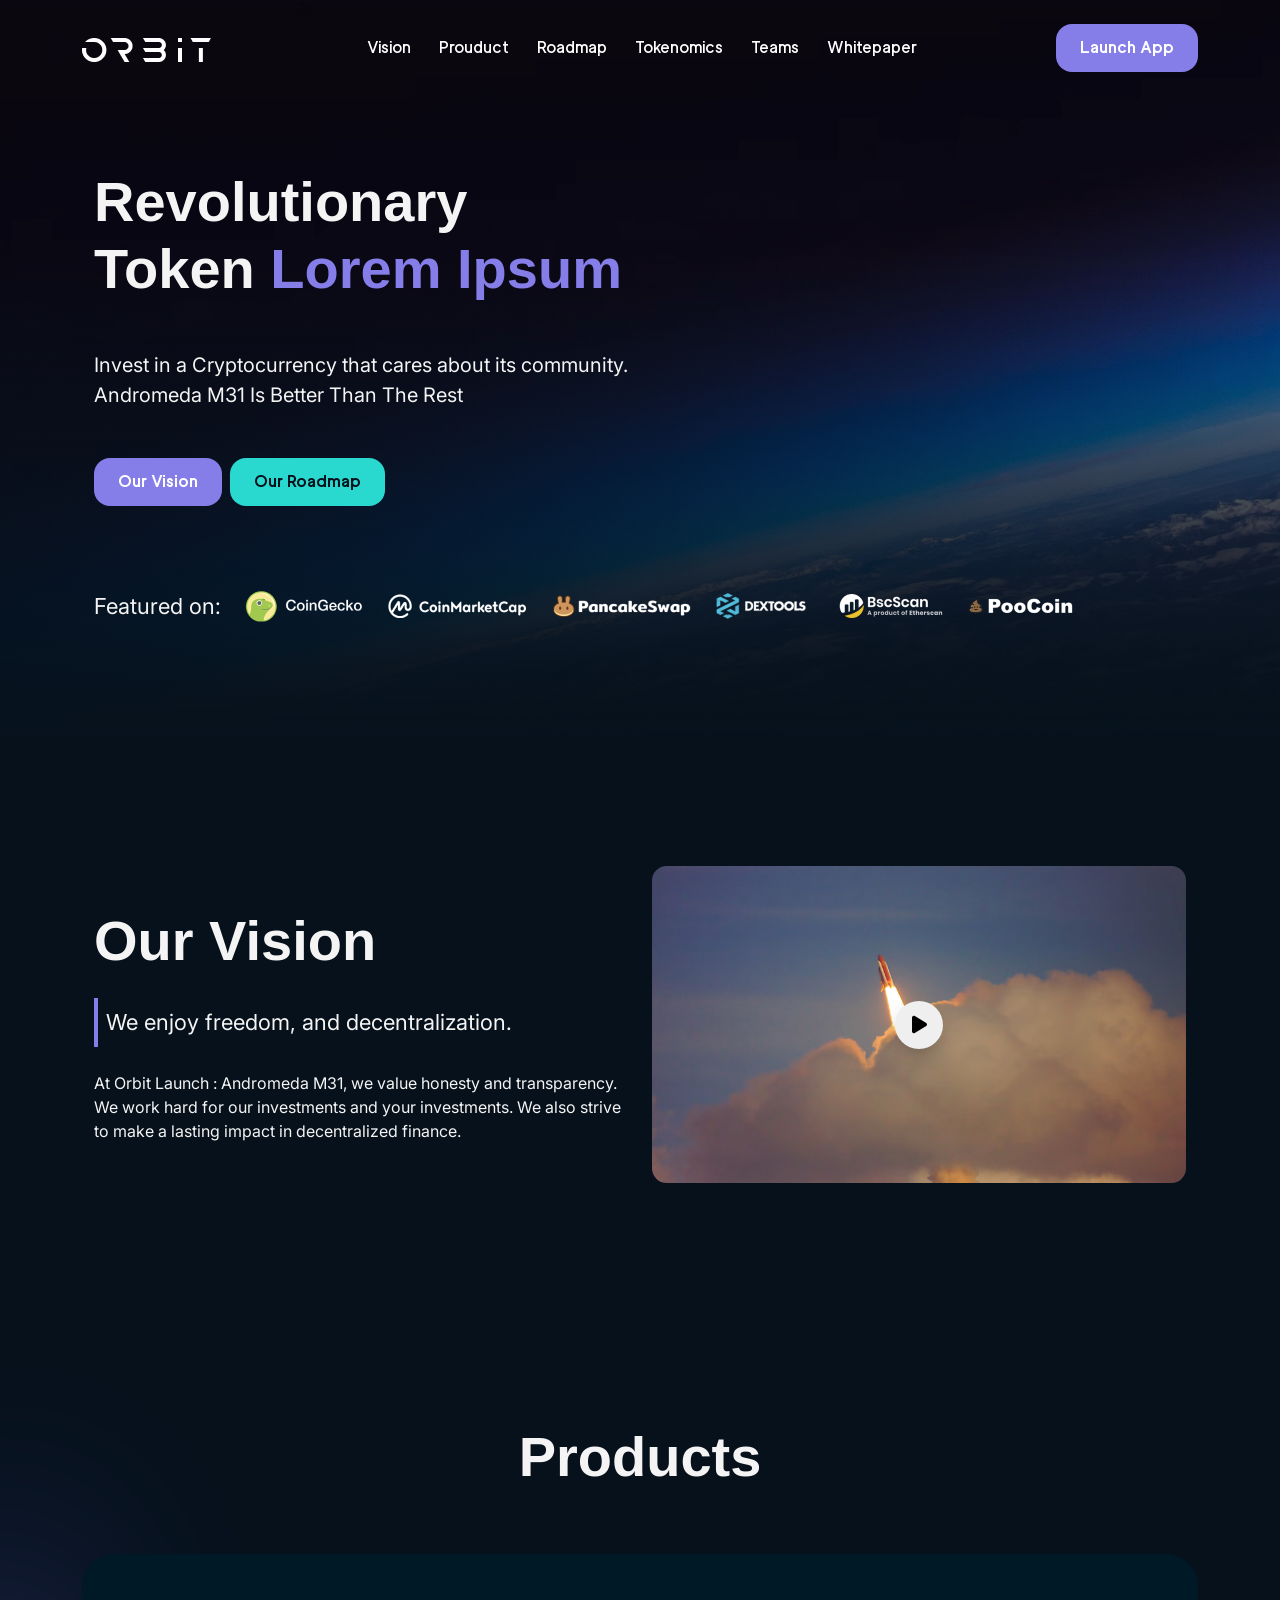
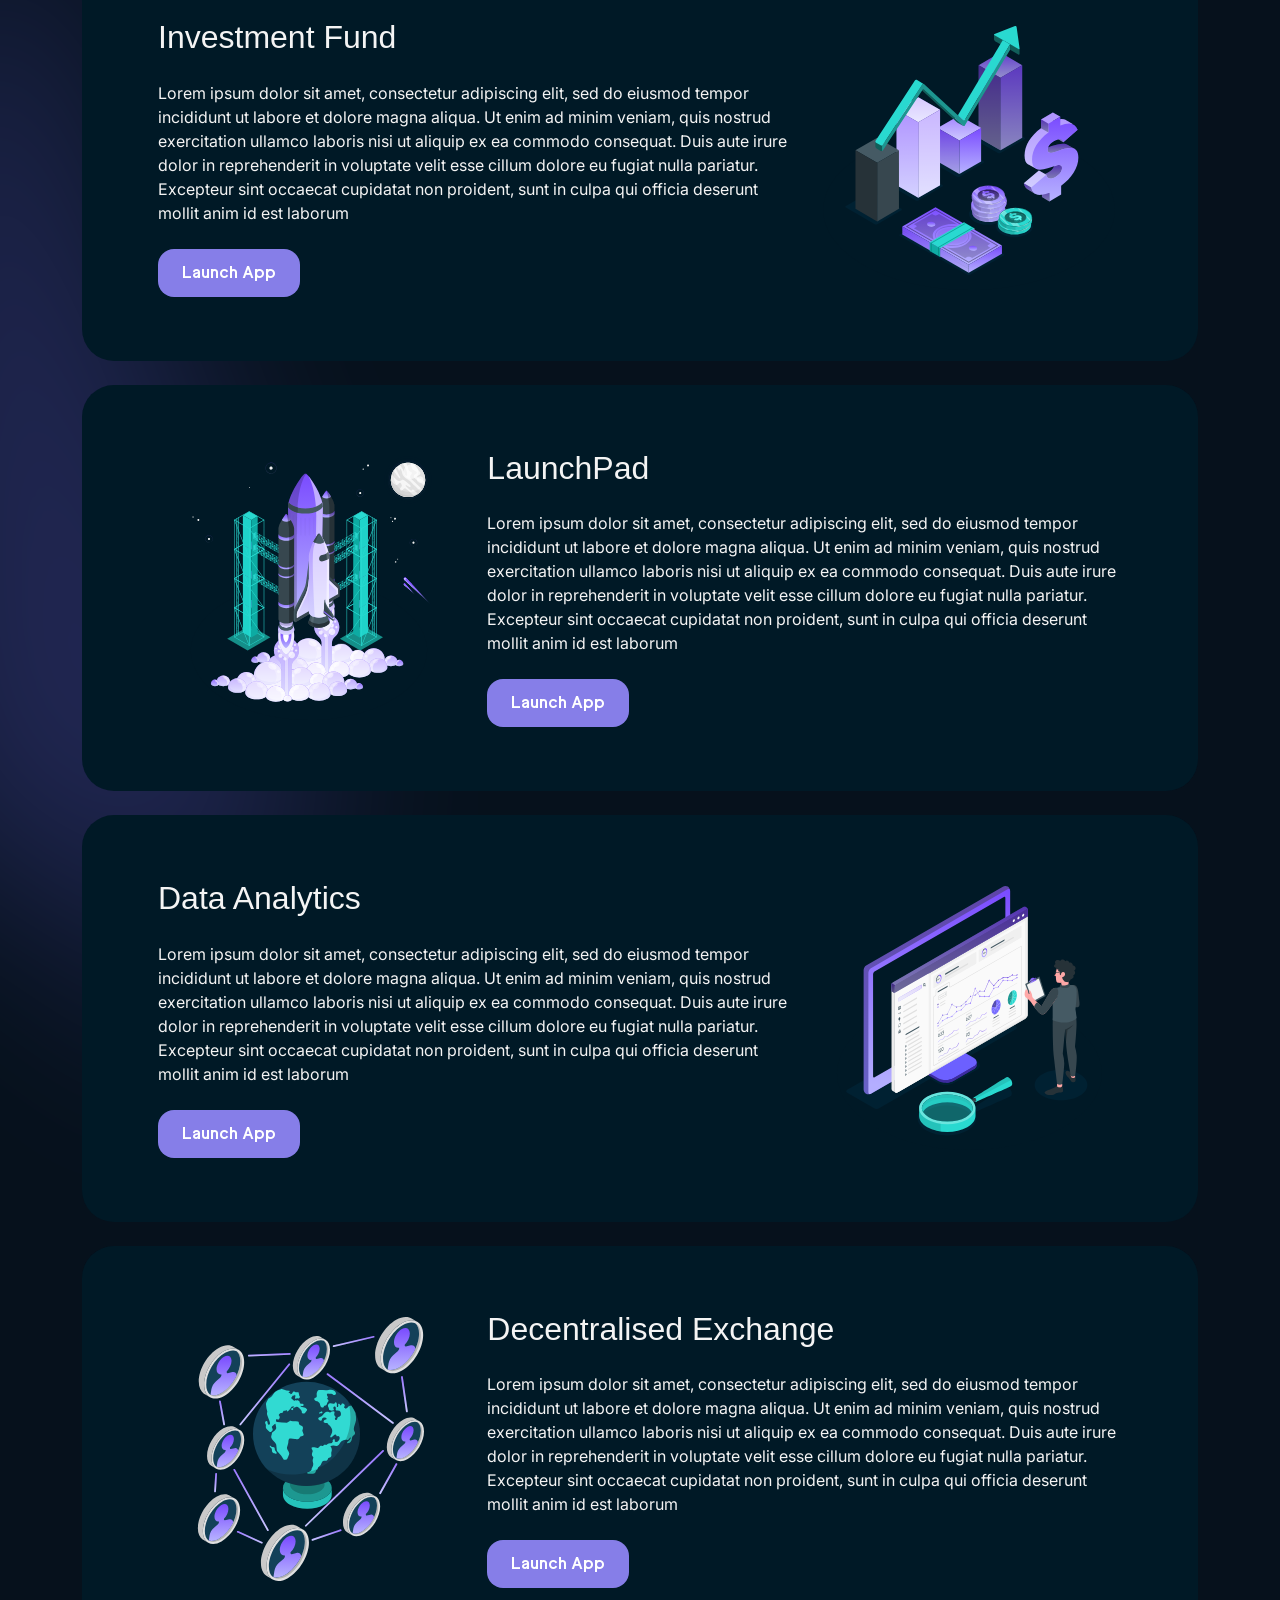
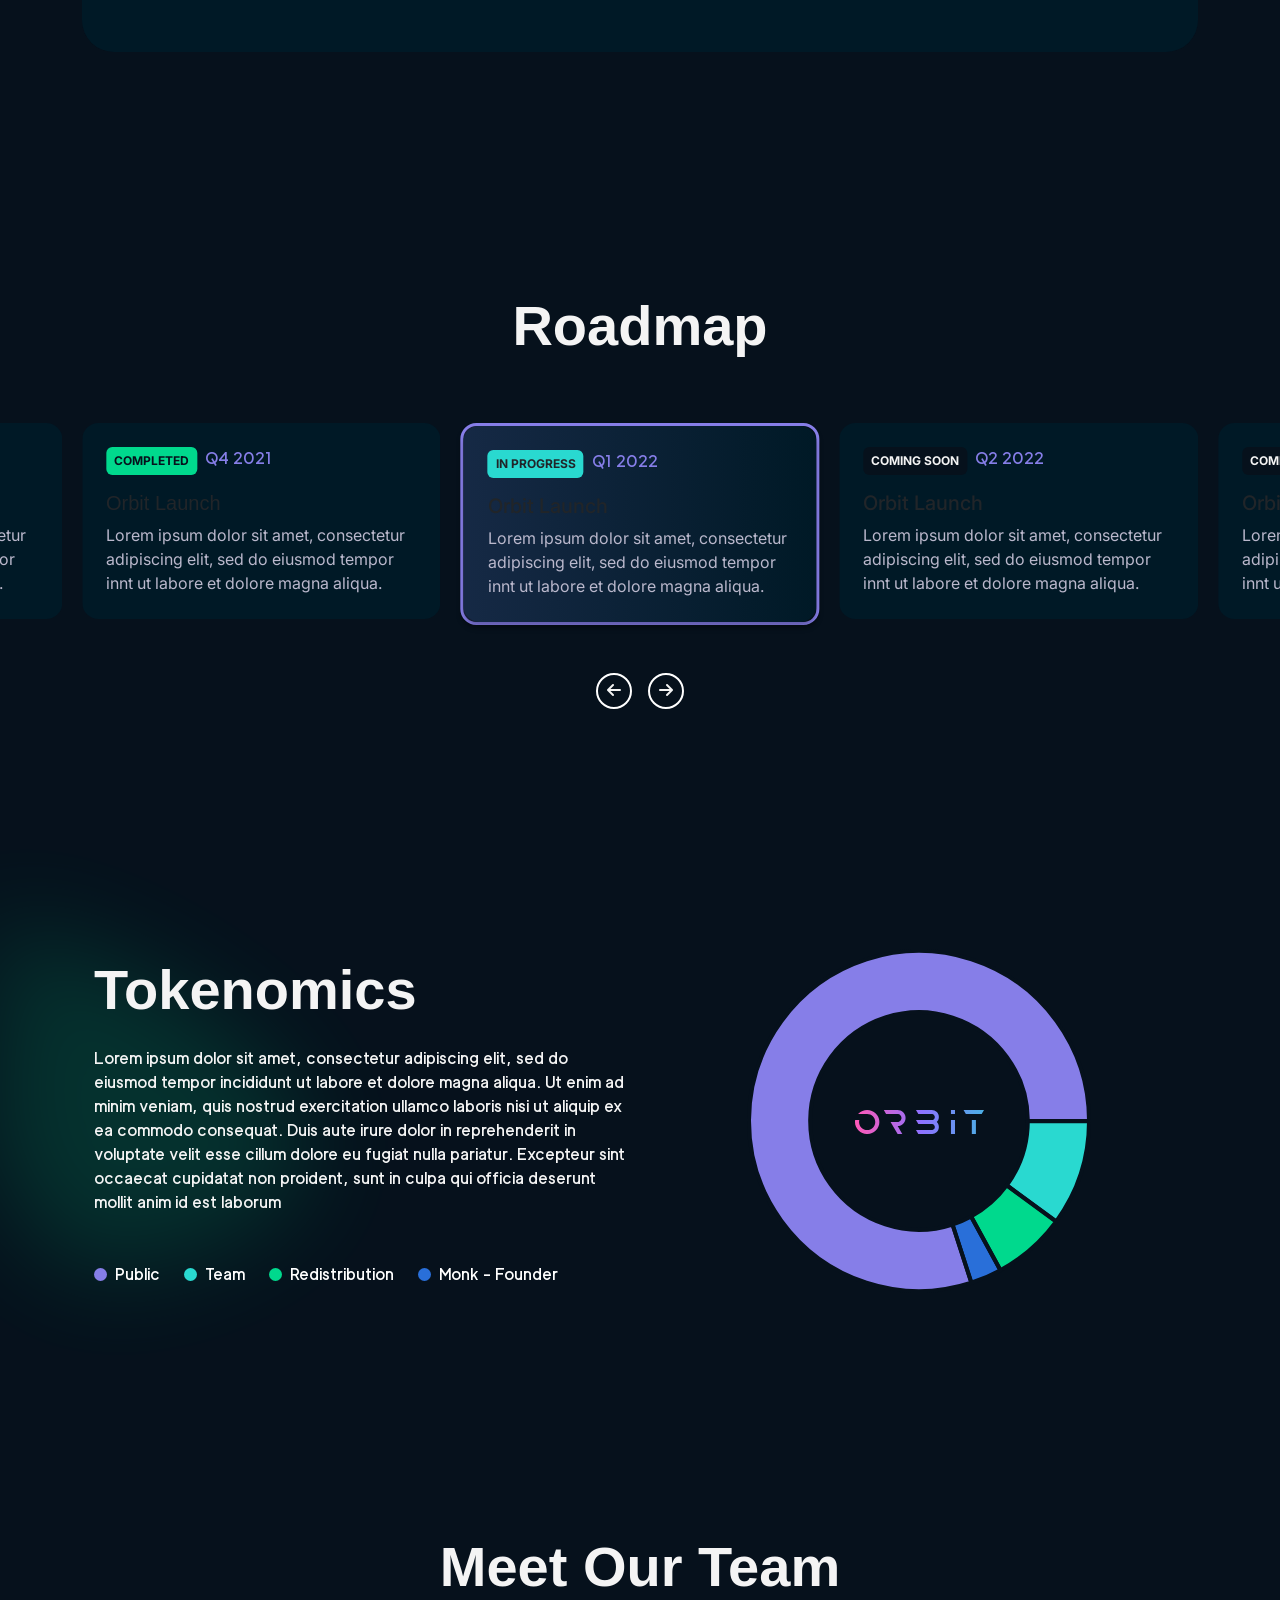
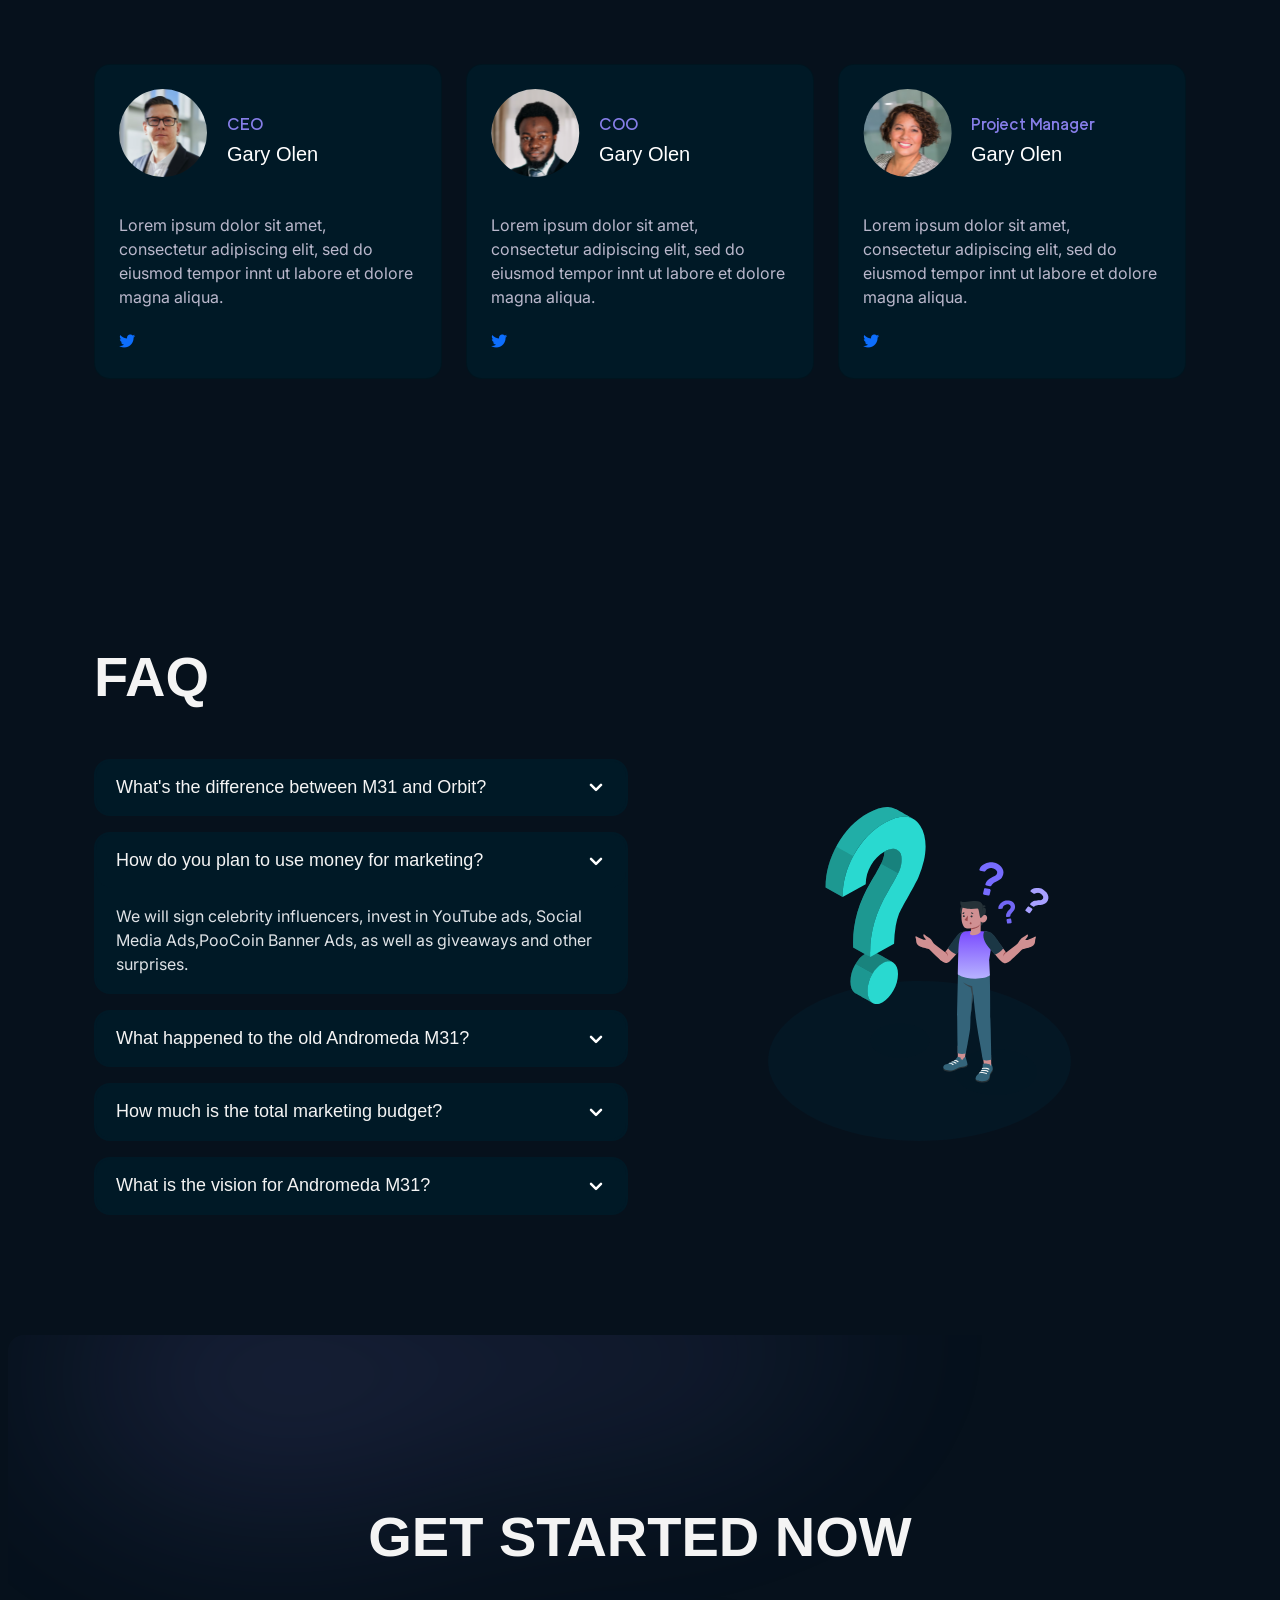
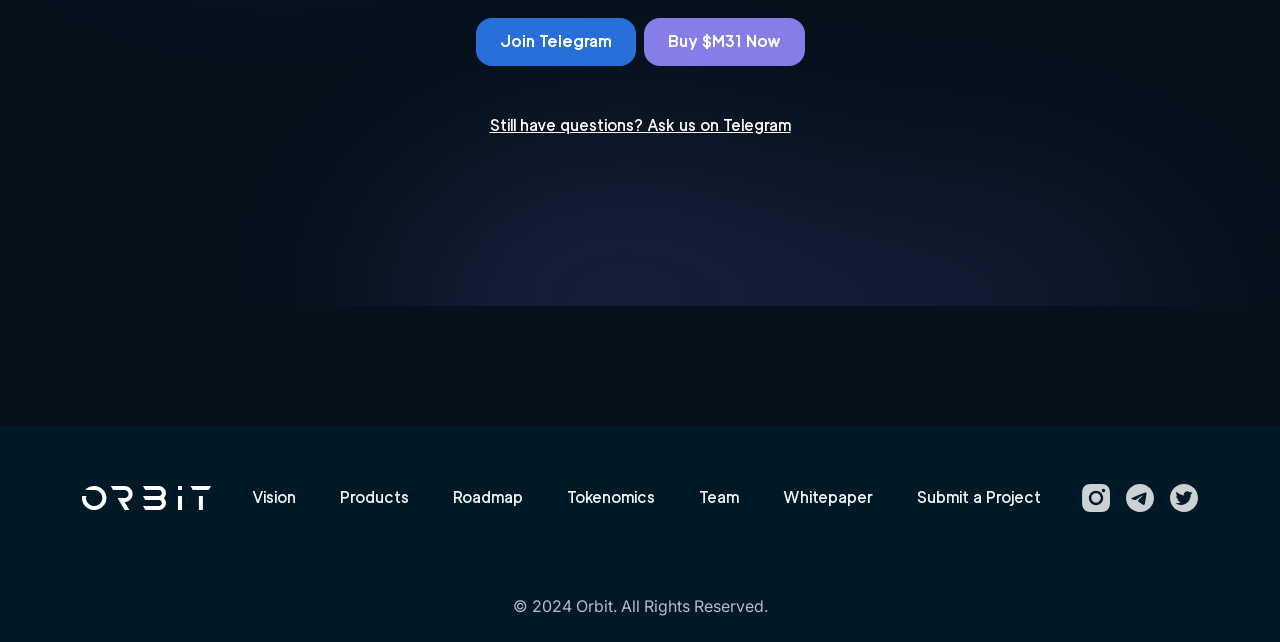
==== commit 2ad8357c: "Updated code" ====
--- a/Index.html
+++ b/Index.html
@@ -313,7 +313,7 @@
     <div class="row row-cols-1 justify-content-center row-cols-md-2 row-cols-lg-3 ">
       <div class="col  mb-3 mb-md-4 ">
         <div class="card mx-auto p-3 p-sm-4 rounded-4">
-          <div class="team-info d-flex align-items-center gap-3">
+          <div class="team-info d-flex align-items-center gap-2">
             <div class="img-wrapper">
             <img src="/asset/images/Rectangle 255.svg" alt="">
           </div>
@@ -333,7 +333,7 @@
       </div>
       <div class="col mb-3 mb-md-4 mb-lg-0">
         <div class="card mx-auto p-3 p-sm-4 rounded-4">
-          <div class="team-info d-flex align-items-center gap-3">
+          <div class="team-info d-flex align-items-center gap-2">
           <div class="img-wrapper">
             <img src="/asset/images/Rectangle 2553.svg" alt="">
           </div>
@@ -353,13 +353,13 @@
       </div>
       <div class="col">
         <div class="card mx-auto p-3 p-sm-4 rounded-4">
-          <div class="team-info d-flex align-items-center gap-3">
+          <div class="team-info d-flex align-items-center gap-2">
             <div class="img-wrapper">
             <img src="/asset/images/Rectangle 255 (1).svg" alt="">
           </div>
             <div class="desig-name">
               <span class="text-primary">Project Manager</span>
-              <h4>Gary Olen</h4>
+              <h4>Gary Olen </h4>
             </div>
           </div>
           <div>
--- a/asset/css/main.css
+++ b/asset/css/main.css
@@ -41,7 +41,7 @@
      }
      /* background and colors */
 .bg-primary {
-background-color: #867EE8;
+background-color: #867EE8!important;
 }
 .btn-primary{
   background-color: #867EE8!important;
@@ -107,7 +107,7 @@
   }
   h4{
     font-size: 20px;
-    margin-top: 15px;
+    margin-top: 5px;
   }
   h5{
     font-size:18px;
@@ -260,9 +260,9 @@
     border-radius: 16px;
   }
   .img-wrapper{
-min-width:88px;
-height: 88px;
-background-size: cover;
+min-width:100px;
+height: 100px;
+object-fit: cover;
   }
   /* faq starts */
   #accord-head{
